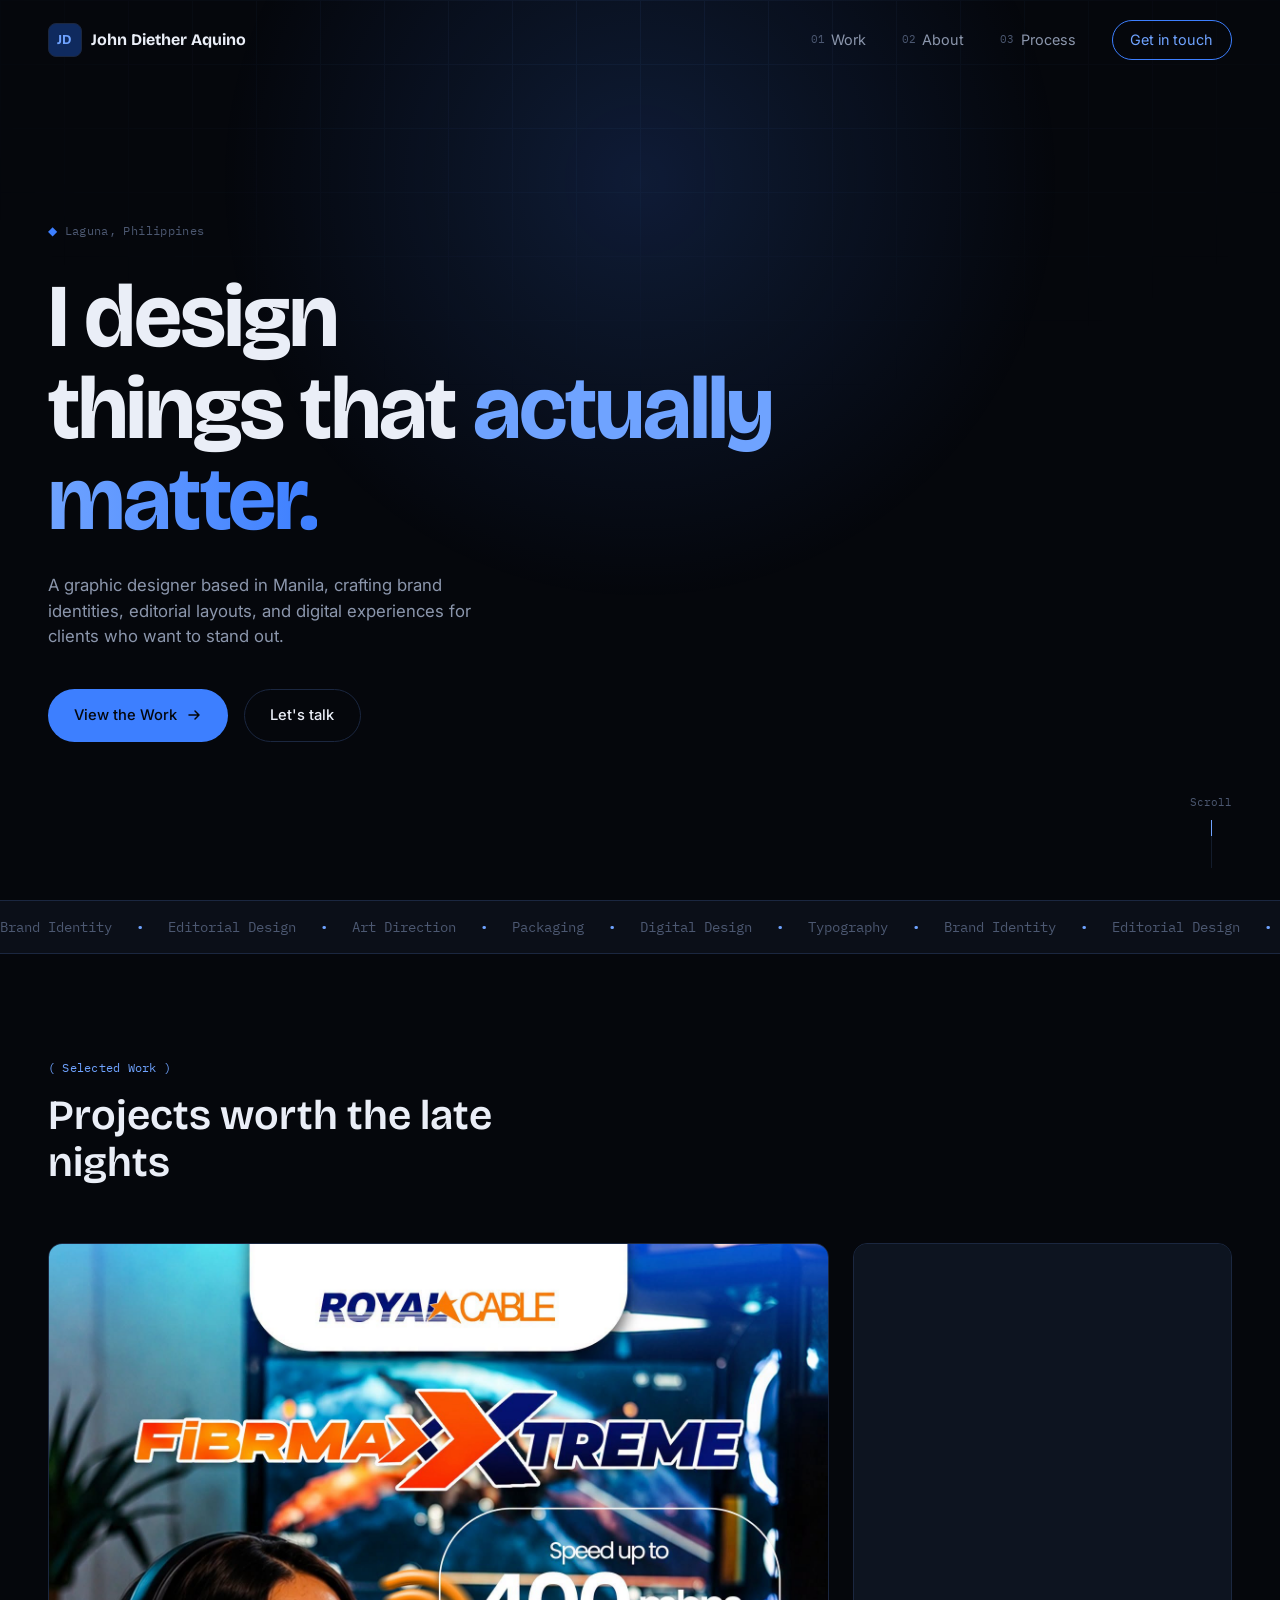
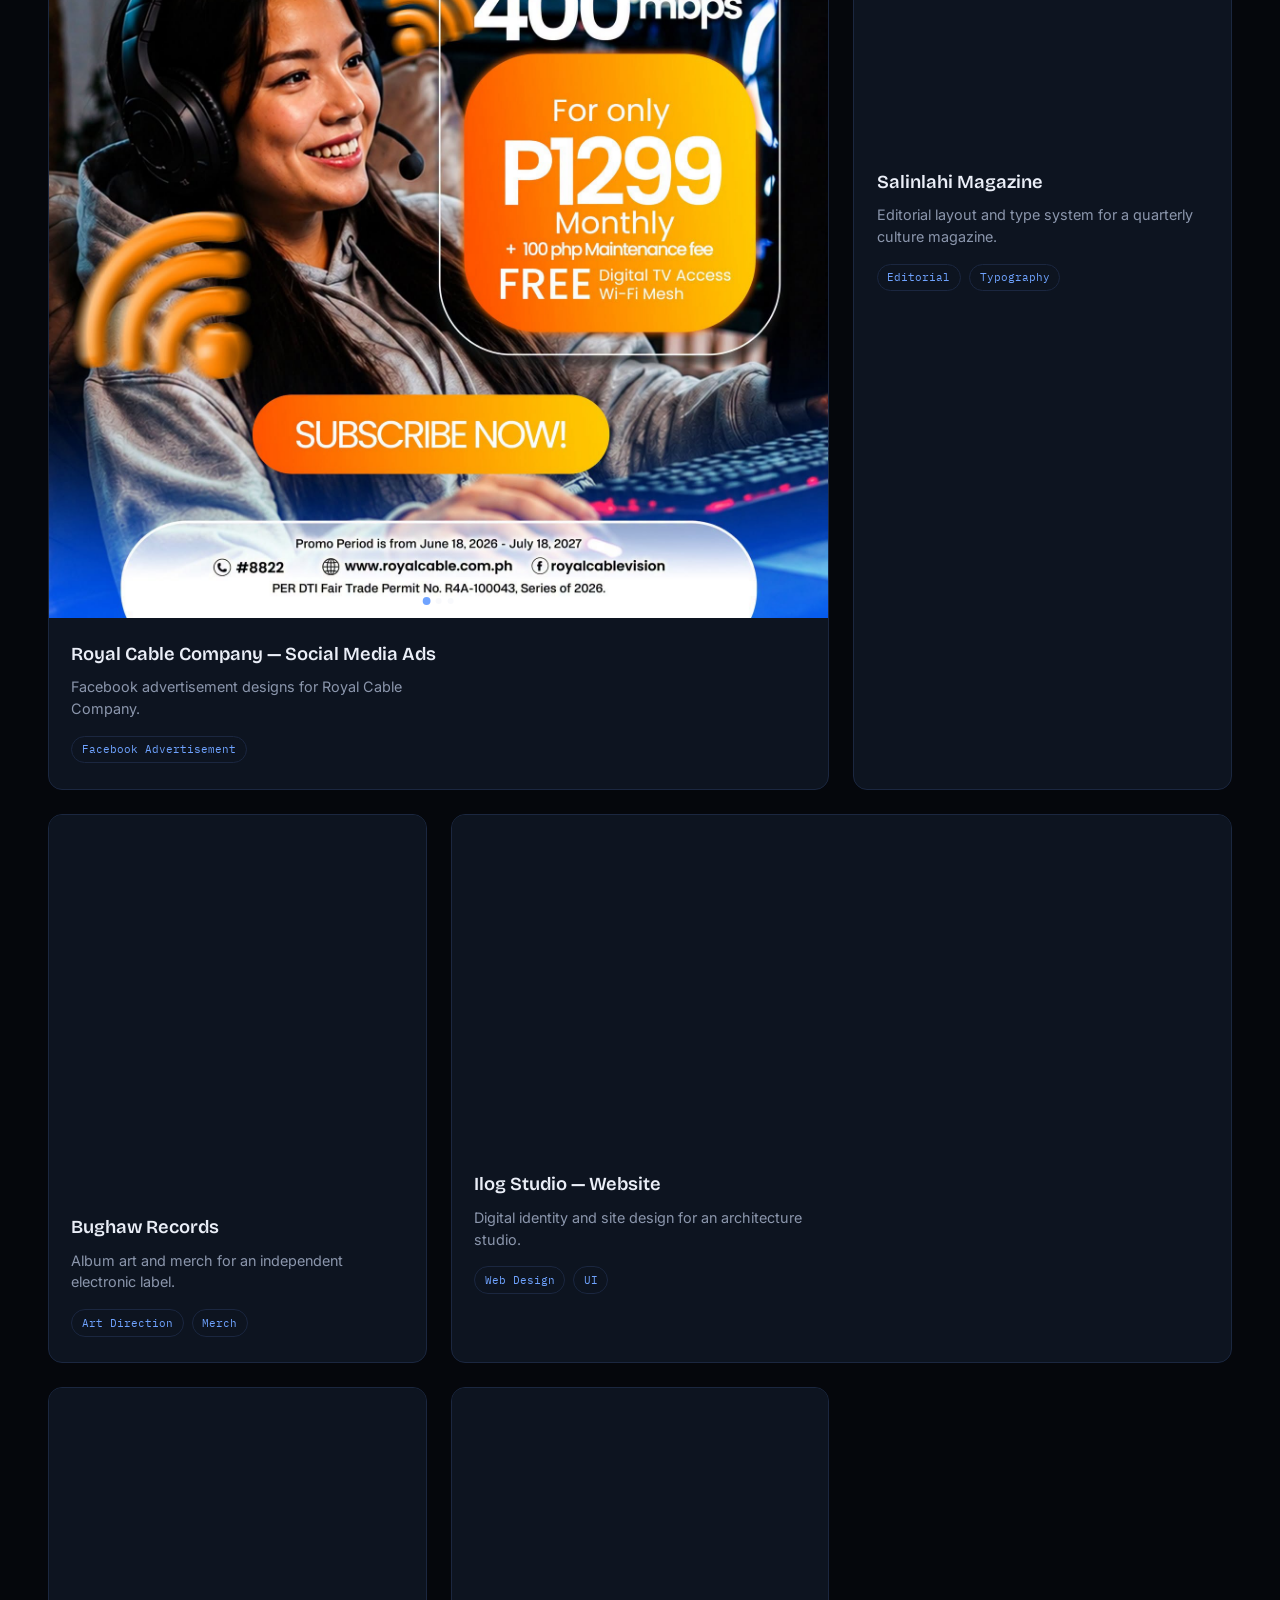
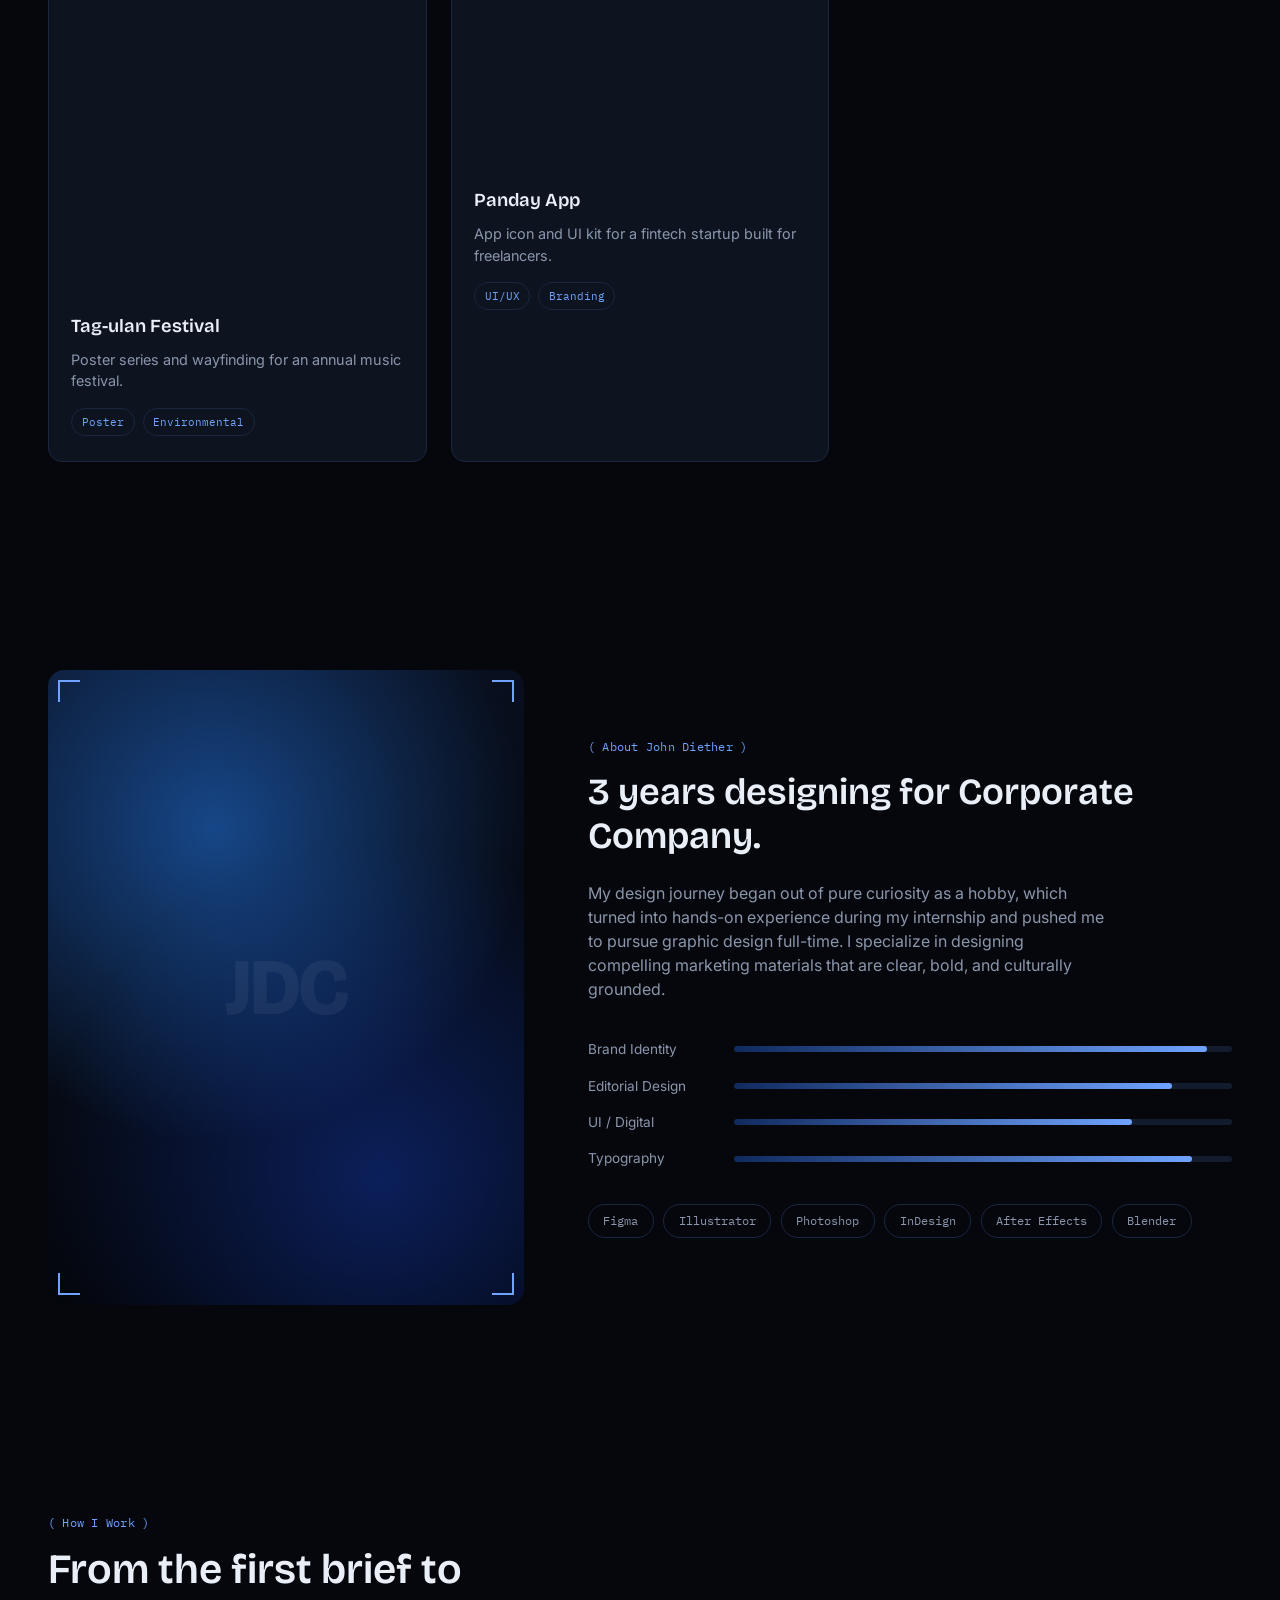
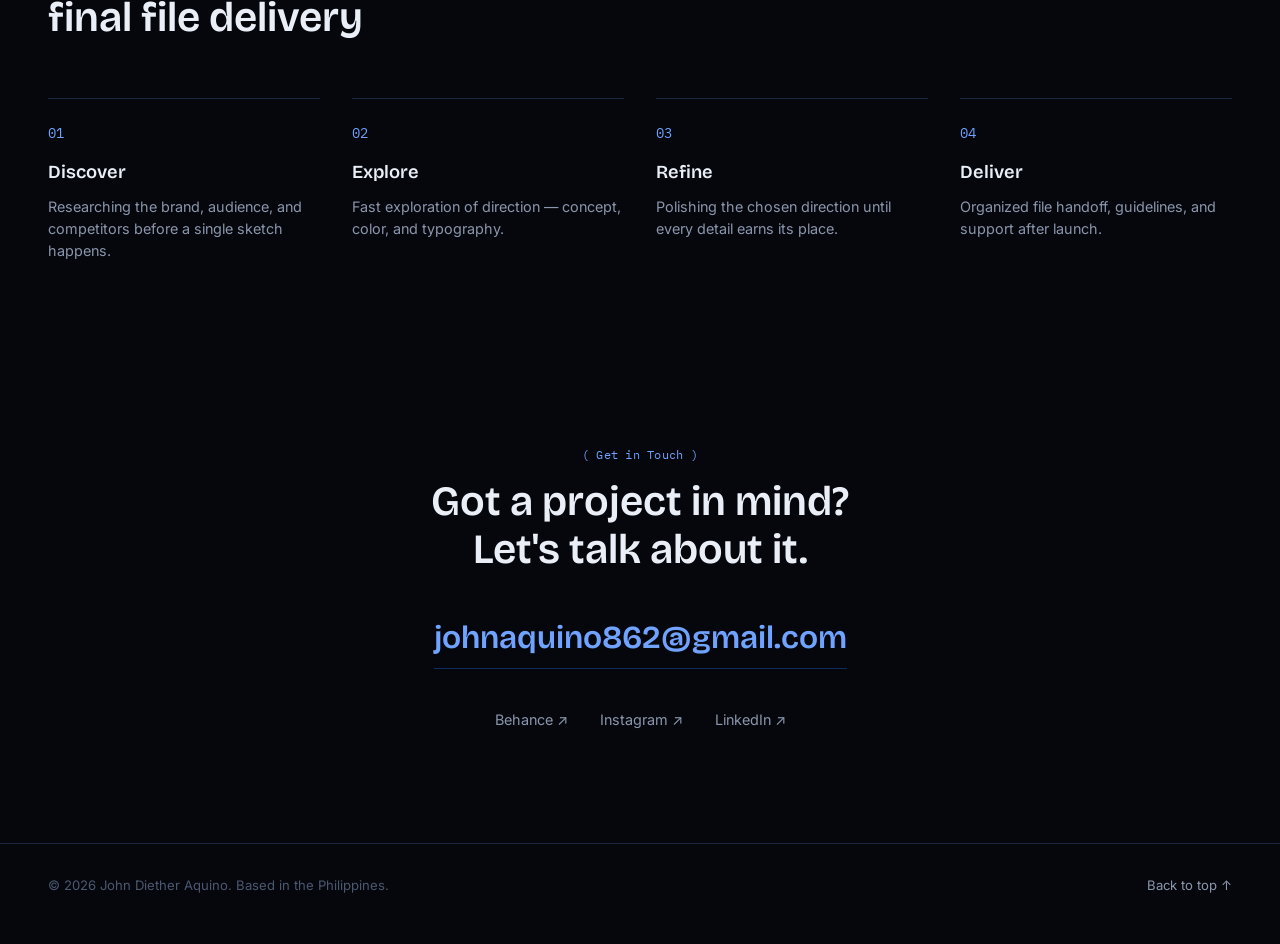
==== index.html @ 5ae8e9b5 "Update index.html" ====
<!DOCTYPE html>
<html lang="en">
<head>
<meta charset="UTF-8">
<meta name="viewport" content="width=device-width, initial-scale=1.0">
<title>John Diether Aquino — Graphic Designer</title>
<meta name="description" content="Portfolio of John Diether Aquino — a graphic designer focused on brand identity, editorial, and digital design.">

<link rel="preconnect" href="https://fonts.googleapis.com">
<link rel="preconnect" href="https://fonts.gstatic.com" crossorigin>
<link href="https://fonts.googleapis.com/css2?family=Bricolage+Grotesque:opsz,wght@12..96,400;12..96,500;12..96,600;12..96,700;12..96,800&family=Inter:wght@400;500;600&family=IBM+Plex+Mono:wght@400;500&display=swap" rel="stylesheet">

<link rel="stylesheet" href="style.css">
</head>
<body>

<!-- Ambient background layers -->
<div class="grid-backdrop" aria-hidden="true"></div>
<div class="spotlight" id="spotlight" aria-hidden="true"></div>

<!-- Skip link for accessibility -->
<a href="#work" class="skip-link">Skip to Work</a>

<!-- ============ NAV ============ -->
<header class="site-header" id="siteHeader">
  <div class="header-inner">
    <a href="#top" class="logo" aria-label="Back to top">
      <span class="logo-mark">JD</span>
      <span class="logo-full">John&nbsp;Diether&nbsp;Aquino</span>
    </a>

    <nav class="main-nav" id="mainNav" aria-label="Main navigation">
      <a href="#work"><span class="nav-index">01</span>Work</a>
      <a href="#about"><span class="nav-index">02</span>About</a>
      <a href="#process"><span class="nav-index">03</span>Process</a>
      <a href="#contact" class="nav-cta">Get in touch</a>
    </nav>

    <button class="nav-toggle" id="navToggle" aria-expanded="false" aria-controls="mainNav" aria-label="Open menu">
      <span></span><span></span><span></span>
    </button>
  </div>
</header>

<main id="top">

  <!-- ============ HERO ============ -->
  <section class="hero">
    <div class="hero-coords" aria-hidden="true">
      <span>Laguna, Philippines</span>
    </div>

    <h1 class="hero-title">
      <span class="line">I design</span>
      <span class="line">things that <em>actually</em></span>
      <span class="line"><span class="accent">matter.</span></span>
    </h1>

    <p class="hero-sub">
      A graphic designer based in Manila, crafting brand identities, editorial
      layouts, and digital experiences for clients who want to stand out.
    </p>

    <div class="hero-actions">
      <a href="#work" class="btn btn-primary">
        View the Work
        <svg width="16" height="16" viewBox="0 0 16 16" fill="none"><path d="M3 8h10M9 4l4 4-4 4" stroke="currentColor" stroke-width="1.5" stroke-linecap="round" stroke-linejoin="round"/></svg>
      </a>
      <a href="#contact" class="btn btn-ghost">Let's talk</a>
    </div>

    <div class="scroll-cue" aria-hidden="true">
      <span>Scroll</span>
      <div class="scroll-line"><div class="scroll-dot"></div></div>
    </div>
  </section>

  <!-- ============ MARQUEE STRIP ============ -->
  <div class="marquee" aria-hidden="true">
    <div class="marquee-track">
      <span>Brand Identity</span><span>•</span>
      <span>Editorial Design</span><span>•</span>
      <span>Art Direction</span><span>•</span>
      <span>Packaging</span><span>•</span>
      <span>Digital Design</span><span>•</span>
      <span>Typography</span><span>•</span>
      <span>Brand Identity</span><span>•</span>
      <span>Editorial Design</span><span>•</span>
      <span>Art Direction</span><span>•</span>
      <span>Packaging</span><span>•</span>
      <span>Digital Design</span><span>•</span>
      <span>Typography</span><span>•</span>
    </div>
  </div>

  <!-- ============ WORK ============ -->
  <section class="work" id="work">
    <div class="section-head reveal">
      <p class="eyebrow">( Selected Work )</p>
      <h2>Projects worth the late nights</h2>
    </div>

    <div class="work-grid">

      <a href="royal-cable-company.html" class="work-card reveal size-lg" style="--hue:214;">
      <div class="card-media">
    <div class="card-tag">
      <span class="tag-id">Social Media Advertisements</span>
      <span class="tag-dim">2400 × 3000</span>
    </div>

    <div class="card-carousel" data-carousel>
      <div class="carousel-track">
        <div class="carousel-slide"><div class="card-canvas"><img src="Royal-Cable-Company/Design3.jpg"></div></div>
        <div class="carousel-slide"><div class="card-canvas"><img src="Royal-Cable-Company/Design1.jpg"></div></div>
        <div class="carousel-slide"><div class="card-canvas"><img src="Royal-Cable-Company/Design2.jpg"></div></div>
      </div>

      <button type="button" class="carousel-arrow prev" data-carousel-prev aria-label="Previous image">
        <svg width="16" height="16" viewBox="0 0 16 16" fill="none"><path d="M10 3 5 8l5 5" stroke="currentColor" stroke-width="1.6" stroke-linecap="round" stroke-linejoin="round"/></svg>
      </button>
      <button type="button" class="carousel-arrow next" data-carousel-next aria-label="Next image">
        <svg width="16" height="16" viewBox="0 0 16 16" fill="none"><path d="M6 3l5 5-5 5" stroke="currentColor" stroke-width="1.6" stroke-linecap="round" stroke-linejoin="round"/></svg>
      </button>

      <div class="carousel-dots" data-carousel-dots></div>
    </div>
  </div>
  <div class="card-info">
    <h3>Royal Cable Company — Social Media Ads</h3>
    <p>Facebook advertisement designs for Royal Cable Company.</p>
    <div class="card-meta">
      <span>Facebook Advertisement</span>
    </div>
  </div>
</a>


      <article class="work-card reveal" style="--hue:200; --ratio:3/4;">
        <div class="card-media">
          <div class="card-tag">
            <span class="tag-id">IMG_02</span>
            <span class="tag-dim">2400 × 3000</span>
          </div>
          <div class="card-canvas"></div>
        </div>
        <div class="card-info">
          <h3>Salinlahi Magazine</h3>
          <p>Editorial layout and type system for a quarterly culture magazine.</p>
          <div class="card-meta">
            <span>Editorial</span><span>Typography</span>
          </div>
        </div>
      </article>

      <article class="work-card reveal" style="--hue:225; --ratio:1/1;">
        <div class="card-media">
          <div class="card-tag">
            <span class="tag-id">IMG_03</span>
            <span class="tag-dim">1600 × 1600</span>
          </div>
          <div class="card-canvas"></div>
        </div>
        <div class="card-info">
          <h3>Bughaw Records</h3>
          <p>Album art and merch for an independent electronic label.</p>
          <div class="card-meta">
            <span>Art Direction</span><span>Merch</span>
          </div>
        </div>
      </article>

      <article class="work-card reveal size-lg" style="--hue:210; --ratio:21/9;">
        <div class="card-media">
          <div class="card-tag">
            <span class="tag-id">IMG_04</span>
            <span class="tag-dim">3200 × 1800</span>
          </div>
          <div class="card-canvas"></div>
        </div>
        <div class="card-info">
          <h3>Ilog Studio — Website</h3>
          <p>Digital identity and site design for an architecture studio.</p>
          <div class="card-meta">
            <span>Web Design</span><span>UI</span>
          </div>
        </div>
      </article>

      <article class="work-card reveal" style="--hue:195; --ratio:3/4;">
        <div class="card-media">
          <div class="card-tag">
            <span class="tag-id">IMG_05</span>
            <span class="tag-dim">2100 × 2600</span>
          </div>
          <div class="card-canvas"></div>
        </div>
        <div class="card-info">
          <h3>Tag-ulan Festival</h3>
          <p>Poster series and wayfinding for an annual music festival.</p>
          <div class="card-meta">
            <span>Poster</span><span>Environmental</span>
          </div>
        </div>
      </article>

      <article class="work-card reveal" style="--hue:230; --ratio:1/1;">
        <div class="card-media">
          <div class="card-tag">
            <span class="tag-id">IMG_06</span>
            <span class="tag-dim">2400 × 2400</span>
          </div>
          <div class="card-canvas"></div>
        </div>
        <div class="card-info">
          <h3>Panday App</h3>
          <p>App icon and UI kit for a fintech startup built for freelancers.</p>
          <div class="card-meta">
            <span>UI/UX</span><span>Branding</span>
          </div>
        </div>
      </article>

    </div>
  </section>

  <!-- ============ ABOUT ============ -->
  <section class="about" id="about">
    <div class="about-visual reveal" aria-hidden="true">
      <div class="about-frame">
        <div class="about-portrait"></div>
        <div class="frame-corner tl"></div>
        <div class="frame-corner tr"></div>
        <div class="frame-corner bl"></div>
        <div class="frame-corner br"></div>
      </div>
    </div>

    <div class="about-content reveal">
      <p class="eyebrow">( About John Diether )</p>
      <h2>3 years designing for Corporate Company.</h2>
      <p class="about-text">
        My design journey began out of pure curiosity as a hobby, which turned into hands-on experience during my
        internship and pushed me to pursue graphic design full-time. I specialize in designing compelling marketing
        materials that are clear, bold, and culturally grounded.
      </p>

      <div class="skill-list">
        <div class="skill-row">
          <span>Brand Identity</span>
          <div class="skill-bar"><div class="skill-fill" style="--level:95%"></div></div>
        </div>
        <div class="skill-row">
          <span>Editorial Design</span>
          <div class="skill-bar"><div class="skill-fill" style="--level:88%"></div></div>
        </div>
        <div class="skill-row">
          <span>UI / Digital</span>
          <div class="skill-bar"><div class="skill-fill" style="--level:80%"></div></div>
        </div>
        <div class="skill-row">
          <span>Typography</span>
          <div class="skill-bar"><div class="skill-fill" style="--level:92%"></div></div>
        </div>
      </div>

      <div class="tool-tags">
        <span>Figma</span><span>Illustrator</span><span>Photoshop</span>
        <span>InDesign</span><span>After Effects</span><span>Blender</span>
      </div>
    </div>
  </section>

  <!-- ============ PROCESS ============ -->
  <section class="process" id="process">
    <div class="section-head reveal">
      <p class="eyebrow">( How I Work )</p>
      <h2>From the first brief to final file delivery</h2>
    </div>

    <ol class="process-list">
      <li class="process-item reveal">
        <span class="process-num">01</span>
        <div>
          <h3>Discover</h3>
          <p>Researching the brand, audience, and competitors before a single sketch happens.</p>
        </div>
      </li>
      <li class="process-item reveal">
        <span class="process-num">02</span>
        <div>
          <h3>Explore</h3>
          <p>Fast exploration of direction — concept, color, and typography.</p>
        </div>
      </li>
      <li class="process-item reveal">
        <span class="process-num">03</span>
        <div>
          <h3>Refine</h3>
          <p>Polishing the chosen direction until every detail earns its place.</p>
        </div>
      </li>
      <li class="process-item reveal">
        <span class="process-num">04</span>
        <div>
          <h3>Deliver</h3>
          <p>Organized file handoff, guidelines, and support after launch.</p>
        </div>
      </li>
    </ol>
  </section>

  <!-- ============ CONTACT ============ -->
  <section class="contact" id="contact">
    <p class="eyebrow reveal">( Get in Touch )</p>
    <h2 class="contact-title reveal">
      Got a project in mind?<br>
      <span class="accent">Let's talk about it.</span>
    </h2>

    <a href="#" class="contact-email reveal">
      johnaquino862@gmail.com
    </a>

    <div class="contact-links reveal">
      <a href="#">Behance ↗</a>
      <a href="#">Instagram ↗</a>
      <a href="#">LinkedIn ↗</a>
    </div>
  </section>

</main>

<footer class="site-footer">
  <span>© 2026 John Diether Aquino. Based in the Philippines.</span>
  <a href="#top" class="back-top">Back to top ↑</a>
</footer>

<script src="script.js"></script>
</body>
</html>
---- style.css ----
/* ============================================
   TOKENS & DESIGN SYSTEM
   ============================================ */
:root {
  --bg:            #05070c;
  --bg-elevated:   #0b0f18;
  --bg-card:       #0d1420;
  --line:          #1b2740;
  --line-soft:     #131c2c;

  --blue:          #3d7fff;
  --blue-bright:   #6fa3ff;
  --blue-deep:     #0f2a5e;
  --blue-glow:     rgba(61, 127, 255, 0.35);

  --text:          #eaeef7;
  --text-dim:      #8b96ac;
  --text-faint:    #4c5871;

  --font-display: "Bricolage Grotesque", "Helvetica Neue", sans-serif;
  --font-body:    "Inter", -apple-system, sans-serif;
  --font-mono:    "IBM Plex Mono", ui-monospace, monospace;

  --max: 1280px;
  --pad: clamp(1.25rem, 4vw, 3rem);
}

/* ============================================
   BASE & RESET
   ============================================ */
*,
*::before,
*::after {
  box-sizing: border-box;
  margin: 0;
  padding: 0;
}

html {
  scroll-behavior: smooth;
  background: var(--bg);
}

body {
  background: var(--bg);
  color: var(--text);
  font-family: var(--font-body);
  font-size: 16px;
  line-height: 1.5;
  overflow-x: hidden;
  position: relative;
}

a {
  color: inherit;
  text-decoration: none;
}

ul, ol {
  list-style: none;
}

img {
  max-width: 100%;
  display: block;
}

::selection {
  background: var(--blue);
  color: #04070d;
}

:focus-visible {
  outline: 2px solid var(--blue-bright);
  outline-offset: 3px;
  border-radius: 2px;
}

/* Accessibility & Reduced Motion */
.skip-link {
  position: absolute;
  left: -999px;
  top: 0;
  background: var(--blue);
  color: #04070d;
  padding: 0.75rem 1.25rem;
  z-index: 999;
  font-weight: 600;
}

.skip-link:focus {
  left: 1rem;
  top: 1rem;
}

@media (prefers-reduced-motion: reduce) {
  html {
    scroll-behavior: auto;
  }
  *,
  *::before,
  *::after {
    animation-duration: 0.001ms !important;
    animation-iteration-count: 1 !important;
    transition-duration: 0.001ms !important;
  }
}

/* ============================================
   AMBIENT BACKGROUND
   ============================================ */
.grid-backdrop {
  position: fixed;
  inset: 0;
  z-index: 0;
  pointer-events: none;
  background-image:
    linear-gradient(var(--line-soft) 1px, transparent 1px),
    linear-gradient(90deg, var(--line-soft) 1px, transparent 1px);
  background-size: 64px 64px;
  mask-image: radial-gradient(ellipse 80% 60% at 50% 0%, #000 0%, transparent 75%);
  -webkit-mask-image: radial-gradient(ellipse 80% 60% at 50% 0%, #000 0%, transparent 75%);
  opacity: 0.5;
}

.spotlight {
  position: fixed;
  inset: 0;
  z-index: 1;
  pointer-events: none;
  background: radial-gradient(600px circle at var(--x, 50%) var(--y, 20%), var(--blue-glow), transparent 70%);
  opacity: 0;
  transition: opacity 0.4s ease;
}

@media (hover: hover) {
  .spotlight {
    opacity: 0.5;
  }
}

main,
.site-header,
.site-footer {
  position: relative;
  z-index: 2;
}

/* ============================================
   HEADER & NAVIGATION
   ============================================ */
.site-header {
  position: fixed;
  top: 0;
  left: 0;
  right: 0;
  z-index: 100;
  border-bottom: 1px solid transparent;
  transition: border-color 0.3s ease, background 0.3s ease;
}

.site-header.scrolled {
  background: rgba(5, 7, 12, 0.75);
  backdrop-filter: blur(12px);
  -webkit-backdrop-filter: blur(12px);
  border-bottom-color: var(--line);
}

.header-inner {
  max-width: var(--max);
  margin: 0 auto;
  padding: 1.25rem var(--pad);
  display: flex;
  align-items: center;
  justify-content: space-between;
}

.logo {
  display: flex;
  align-items: center;
  gap: 0.6rem;
  font-family: var(--font-display);
  font-weight: 700;
}

.logo-mark {
  width: 2.1rem;
  height: 2.1rem;
  display: flex;
  align-items: center;
  justify-content: center;
  background: var(--blue-deep);
  color: var(--blue-bright);
  border: 1px solid var(--line);
  border-radius: 8px;
  font-size: 0.85rem;
}

.logo-full {
  font-size: 1rem;
  color: var(--text);
}

.main-nav {
  display: flex;
  align-items: center;
  gap: 2.25rem;
  font-size: 0.9rem;
}

.main-nav a:not(.nav-cta) {
  display: flex;
  align-items: center;
  gap: 0.4rem;
  color: var(--text-dim);
  transition: color 0.2s ease;
}

.main-nav a:not(.nav-cta):hover {
  color: var(--text);
}

.nav-index {
  font-family: var(--font-mono);
  font-size: 0.7rem;
  color: var(--text-faint);
}

.nav-cta {
  padding: 0.5rem 1.1rem;
  border: 1px solid var(--blue);
  border-radius: 100px;
  color: var(--blue-bright) !important;
  transition: background 0.2s ease, color 0.2s ease;
}

.nav-cta:hover {
  background: var(--blue);
  color: #04070d !important;
}

.nav-toggle {
  display: none;
  flex-direction: column;
  gap: 5px;
  background: none;
  border: none;
  cursor: pointer;
  padding: 0.5rem;
}

.nav-toggle span {
  width: 22px;
  height: 2px;
  background: var(--text);
  transition: all 0.25s ease;
}

/* ============================================
   HERO SECTION
   ============================================ */
.hero {
  min-height: 100vh;
  display: flex;
  flex-direction: column;
  justify-content: center;
  max-width: var(--max);
  margin: 0 auto;
  padding: 8rem var(--pad) 4rem;
  position: relative;
}

.hero-coords {
  display: flex;
  gap: 1.25rem;
  flex-wrap: wrap;
  font-family: var(--font-mono);
  font-size: 0.72rem;
  color: var(--text-faint);
  letter-spacing: 0.03em;
  margin-bottom: 2rem;
}

.hero-coords span::before {
  content: "◆ ";
  color: var(--blue);
}

.hero-title {
  font-family: var(--font-display);
  font-weight: 700;
  font-size: clamp(2.6rem, 7vw, 5.6rem);
  line-height: 1.02;
  letter-spacing: -0.02em;
  max-width: 18ch;
}

.hero-title .line {
  display: block;
  overflow: hidden;
}

.hero-title em {
  font-style: normal;
  color: var(--blue-bright);
}

.hero-title .accent {
  background: linear-gradient(90deg, var(--blue-bright), var(--blue));
  -webkit-background-clip: text;
  background-clip: text;
  color: transparent;
}

.hero-sub {
  margin-top: 1.75rem;
  max-width: 42ch;
  font-size: 1.05rem;
  color: var(--text-dim);
}

.hero-actions {
  display: flex;
  gap: 1rem;
  flex-wrap: wrap;
  margin-top: 2.5rem;
}

/* Buttons */
.btn {
  display: inline-flex;
  align-items: center;
  gap: 0.6rem;
  padding: 0.9rem 1.6rem;
  border-radius: 100px;
  font-size: 0.92rem;
  font-weight: 500;
  transition: transform 0.2s ease, background 0.2s ease, border-color 0.2s ease, color 0.2s ease;
}

.btn svg {
  transition: transform 0.2s ease;
}

.btn-primary {
  background: var(--blue);
  color: #04070d;
}

.btn-primary:hover {
  transform: translateY(-2px);
  background: var(--blue-bright);
}

.btn-primary:hover svg {
  transform: translateX(3px);
}

.btn-ghost {
  border: 1px solid var(--line);
  color: var(--text);
}

.btn-ghost:hover {
  border-color: var(--blue);
  color: var(--blue-bright);
}

/* Scroll Cue Indicator */
.scroll-cue {
  position: absolute;
  right: var(--pad);
  bottom: 2rem;
  display: flex;
  flex-direction: column;
  align-items: center;
  gap: 0.6rem;
  font-family: var(--font-mono);
  font-size: 0.7rem;
  color: var(--text-faint);
}

.scroll-line {
  width: 1px;
  height: 48px;
  background: var(--line-soft);
  position: relative;
  overflow: hidden;
}

.scroll-dot {
  position: absolute;
  left: -1px;
  top: 0;
  width: 3px;
  height: 16px;
  background: var(--blue-bright);
  animation: scrollMove 2.2s ease-in-out infinite;
}

@keyframes scrollMove {
  0% { transform: translateY(-16px); }
  100% { transform: translateY(48px); }
}

@media (max-width: 720px) {
  .scroll-cue {
    display: none;
  }
}

/* ============================================
   MARQUEE
   ============================================ */
.marquee {
  border-top: 1px solid var(--line);
  border-bottom: 1px solid var(--line);
  overflow: hidden;
  white-space: nowrap;
  background: var(--bg-elevated);
}

.marquee-track {
  display: inline-flex;
  gap: 1.5rem;
  padding: 1rem 0;
  font-family: var(--font-mono);
  font-size: 0.85rem;
  color: var(--text-faint);
  animation: marqueeScroll 28s linear infinite;
}

.marquee-track span:nth-child(2n) {
  color: var(--blue-bright);
}

@keyframes marqueeScroll {
  from { transform: translateX(0); }
  to { transform: translateX(-50%); }
}

/* ============================================
   SHARED SECTION STYLES
   ============================================ */
section {
  max-width: var(--max);
  margin: 0 auto;
  padding: 6.5rem var(--pad);
}

.section-head {
  margin-bottom: 3.5rem;
  max-width: 48ch;
}

.eyebrow {
  font-family: var(--font-mono);
  font-size: 0.78rem;
  color: var(--blue-bright);
  margin-bottom: 0.9rem;
  letter-spacing: 0.02em;
}

.section-head h2,
.contact-title {
  font-family: var(--font-display);
  font-weight: 600;
  font-size: clamp(1.7rem, 3.4vw, 2.6rem);
  line-height: 1.15;
}

/* Scroll Animations */
.reveal {
  opacity: 0;
  transform: translateY(24px);
  transition: opacity 0.7s cubic-bezier(0.2, 0.7, 0.2, 1), transform 0.7s cubic-bezier(0.2, 0.7, 0.2, 1);
}

.reveal.in-view {
  opacity: 1;
  transform: translateY(0);
}

/* ============================================
   WORK GRID SECTION
   ============================================ */
.work-grid {
  display: grid;
  grid-template-columns: repeat(3, 1fr);
  gap: 1.5rem;
}

.work-card {
  display: block;
  background: var(--bg-card);
  border: 1px solid var(--line);
  border-radius: 14px;
  overflow: hidden;
  cursor: pointer;
  transition: border-color 0.3s ease, transform 0.3s ease;
}

.work-card:hover {
  border-color: var(--blue);
  transform: translateY(-4px);
}

.size-lg {
  grid-column: span 2;
}

@media (max-width: 980px) {
  .work-grid {
    grid-template-columns: repeat(2, 1fr);
  }
  .size-lg {
    grid-column: span 2;
  }
}

@media (max-width: 640px) {
  .work-grid {
    grid-template-columns: 1fr;
  }
  .size-lg {
    grid-column: span 1;
  }
}

.card-media {
  position: relative;
  aspect-ratio: var(--ratio, 4 / 5);
  overflow: hidden;
  background: var(--bg-card);
}

.card-canvas {
  position: absolute;
  inset: 0;
  background-size: cover;
  background-position: center;
  background-repeat: no-repeat;
  transition: transform 0.5s cubic-bezier(0.2, 0.7, 0.2, 1);
}

.work-card:hover .card-canvas {
  transform: scale(1.06);
}

/* Work Card Carousel */
.card-carousel {
  position: absolute;
  inset: 0;
  overflow: hidden;
}

.carousel-track {
  display: flex;
  width: 100%;
  height: 100%;
  transition: transform 2s cubic-bezier(0.25, 1, 0.5, 1);
}

.carousel-slide {
  flex: 0 0 100%;
  height: 100%;
  position: relative;
}

.carousel-slide .card-canvas {
  position: absolute;
  inset: 0;
}

.carousel-arrow {
  position: absolute;
  top: 50%;
  transform: translateY(-50%);
  width: 34px;
  height: 34px;
  display: flex;
  align-items: center;
  justify-content: center;
  background: rgba(5, 7, 12, 0.65);
  border: 1px solid var(--line);
  border-radius: 50%;
  color: var(--text);
  cursor: pointer;
  z-index: 4;
  opacity: 0;
  transition: opacity 0.2s ease, transform 0.2s ease, background 0.2s ease, border-color 0.2s ease;
}

.work-card:hover .carousel-arrow {
  opacity: 1;
}

.carousel-arrow:hover {
  background: var(--blue);
  border-color: var(--blue);
  color: #04070d;
}

.carousel-arrow.prev {
  left: 0.75rem;
}

.carousel-arrow.next {
  right: 0.75rem;
}

.carousel-dots {
  position: absolute;
  bottom: 0.9rem;
  left: 50%;
  transform: translateX(-50%);
  display: flex;
  gap: 0.4rem;
  z-index: 4;
}

.carousel-dot {
  width: 6px;
  height: 6px;
  border-radius: 50%;
  background: rgba(234, 238, 247, 0.35);
  border: none;
  padding: 0;
  cursor: pointer;
  transition: background 0.2s ease, transform 0.2s ease;
}

.carousel-dot:hover {
  background: rgba(234, 238, 247, 0.6);
}

.carousel-dot.active {
  background: var(--blue-bright);
  transform: scale(1.3);
}

/* Card Details */
.card-tag {
  position: absolute;
  top: 0.9rem;
  left: 0.9rem;
  z-index: 3;
  display: flex;
  gap: 0.6rem;
  align-items: center;
  font-family: var(--font-mono);
  font-size: 0.68rem;
  padding: 0.35rem 0.6rem;
  background: rgba(5, 7, 12, 0.7);
  border: 1px solid var(--line);
  border-radius: 100px;
  color: var(--text-dim);
  opacity: 0;
  transform: translateY(-6px);
  transition: opacity 0.25s ease, transform 0.25s ease;
}

.work-card:hover .card-tag {
  opacity: 1;
  transform: translateY(0);
}

.tag-id {
  color: var(--blue-bright);
  font-weight: 600;
}

.card-info {
  padding: 1.4rem 1.4rem 1.6rem;
}

.card-info h3 {
  font-family: var(--font-display);
  font-weight: 600;
  font-size: 1.15rem;
  margin-bottom: 0.5rem;
}

.card-info p {
  color: var(--text-dim);
  font-size: 0.9rem;
  line-height: 1.5;
  max-width: 42ch;
}

.card-meta {
  display: flex;
  gap: 0.5rem;
  margin-top: 1rem;
  flex-wrap: wrap;
}

.card-meta span {
  font-family: var(--font-mono);
  font-size: 0.68rem;
  color: var(--blue-bright);
  border: 1px solid var(--line);
  padding: 0.3rem 0.6rem;
  border-radius: 100px;
}

/* ============================================
   ABOUT SECTION
   ============================================ */
.about {
  display: grid;
  grid-template-columns: 0.85fr 1.15fr;
  gap: 4rem;
  align-items: center;
}

@media (max-width: 860px) {
  .about {
    grid-template-columns: 1fr;
    gap: 3rem;
  }
}

.about-frame {
  position: relative;
  aspect-ratio: 3 / 4;
  border-radius: 16px;
  overflow: hidden;
}

.about-portrait {
  position: absolute;
  inset: 0;
  background:
    radial-gradient(circle at 35% 25%, hsl(214 90% 55% / 0.5), transparent 55%),
    radial-gradient(circle at 70% 80%, hsl(225 80% 40% / 0.45), transparent 55%),
    linear-gradient(160deg, #0a1224, #020306);
}

.about-portrait::after {
  content: "JDC";
  position: absolute;
  inset: 0;
  display: flex;
  align-items: center;
  justify-content: center;
  font-family: var(--font-display);
  font-weight: 800;
  font-size: 5rem;
  letter-spacing: -0.03em;
  color: rgba(234, 238, 247, 0.06);
}

.frame-corner {
  position: absolute;
  width: 22px;
  height: 22px;
  border: 2px solid var(--blue-bright);
}

.frame-corner.tl { top: 10px; left: 10px; border-right: none; border-bottom: none; }
.frame-corner.tr { top: 10px; right: 10px; border-left: none; border-bottom: none; }
.frame-corner.bl { bottom: 10px; left: 10px; border-right: none; border-top: none; }
.frame-corner.br { bottom: 10px; right: 10px; border-left: none; border-top: none; }

.about-content h2 {
  font-family: var(--font-display);
  font-weight: 600;
  font-size: clamp(1.6rem, 3vw, 2.3rem);
  line-height: 1.2;
  margin-bottom: 1.4rem;
}

.about-text {
  color: var(--text-dim);
  max-width: 52ch;
  margin-bottom: 2.4rem;
}

/* Skills */
.skill-list {
  display: flex;
  flex-direction: column;
  gap: 1rem;
  margin-bottom: 2.2rem;
}

.skill-row {
  display: grid;
  grid-template-columns: 130px 1fr;
  align-items: center;
  gap: 1rem;
}

.skill-row span {
  font-size: 0.85rem;
  color: var(--text-dim);
}

.skill-bar {
  height: 6px;
  background: var(--line-soft);
  border-radius: 100px;
  overflow: hidden;
}

.skill-fill {
  height: 100%;
  width: 0%;
  background: linear-gradient(90deg, var(--blue-deep), var(--blue-bright));
  border-radius: 100px;
  transition: width 1.2s cubic-bezier(0.2, 0.7, 0.2, 1);
}

.skill-fill.animate {
  width: var(--level);
}

.tool-tags {
  display: flex;
  flex-wrap: wrap;
  gap: 0.6rem;
}

.tool-tags span {
  font-family: var(--font-mono);
  font-size: 0.75rem;
  border: 1px solid var(--line);
  border-radius: 100px;
  padding: 0.45rem 0.9rem;
  color: var(--text-dim);
}

/* ============================================
   PROCESS SECTION
   ============================================ */
.process-list {
  display: grid;
  grid-template-columns: repeat(4, 1fr);
  gap: 2rem;
}

@media (max-width: 860px) {
  .process-list {
    grid-template-columns: repeat(2, 1fr);
  }
}

@media (max-width: 520px) {
  .process-list {
    grid-template-columns: 1fr;
  }
}

.process-item {
  border-top: 1px solid var(--line);
  padding-top: 1.5rem;
}

.process-num {
  display: block;
  font-family: var(--font-mono);
  color: var(--blue-bright);
  font-size: 0.85rem;
  margin-bottom: 1rem;
}

.process-item h3 {
  font-family: var(--font-display);
  font-weight: 600;
  font-size: 1.15rem;
  margin-bottom: 0.6rem;
}

.process-item p {
  color: var(--text-dim);
  font-size: 0.9rem;
}

/* ============================================
   CONTACT SECTION
   ============================================ */
.contact {
  text-align: center;
  padding-top: 5rem;
  padding-bottom: 7rem;
}

.contact-title {
  margin: 0 auto 2.5rem;
}

.contact-email {
  display: inline-block;
  font-family: var(--font-display);
  font-weight: 600;
  font-size: clamp(1.3rem, 4vw, 2rem);
  color: var(--blue-bright);
  border-bottom: 1px solid var(--blue-deep);
  padding-bottom: 0.4rem;
  transition: border-color 0.2s ease, color 0.2s ease;
}

.contact-email:hover {
  border-color: var(--blue-bright);
  color: var(--text);
}

.contact-links {
  display: flex;
  justify-content: center;
  gap: 2rem;
  margin-top: 2.5rem;
  flex-wrap: wrap;
}

.contact-links a {
  font-size: 0.9rem;
  color: var(--text-dim);
  transition: color 0.2s ease;
}

.contact-links a:hover {
  color: var(--blue-bright);
}

/* ============================================
   FOOTER
   ============================================ */
.site-footer {
  max-width: var(--max);
  margin: 0 auto;
  padding: 2rem var(--pad) 3rem;
  display: flex;
  justify-content: space-between;
  align-items: center;
  border-top: 1px solid var(--line);
  font-size: 0.82rem;
  color: var(--text-faint);
  flex-wrap: wrap;
  gap: 1rem;
}

.back-top {
  color: var(--text-dim);
  transition: color 0.2s ease;
}

.back-top:hover {
  color: var(--blue-bright);
}

/* ============================================
   MOBILE NAVIGATION MENU
   ============================================ */
@media (max-width: 860px) {
  .main-nav {
    position: fixed;
    inset: 0 0 0 auto;
    width: min(78vw, 320px);
    background: var(--bg-elevated);
    border-left: 1px solid var(--line);
    flex-direction: column;
    align-items: flex-start;
    justify-content: center;
    gap: 1.5rem;
    padding: 2rem;
    transform: translateX(100%);
    transition: transform 0.35s cubic-bezier(0.2, 0.7, 0.2, 1);
  }

  .main-nav.open {
    transform: translateX(0);
  }

  .main-nav a {
    font-size: 1.1rem;
  }

  .nav-toggle {
    display: flex;
    z-index: 110;
  }

  .nav-toggle.open span:nth-child(1) {
    transform: translateY(7px) rotate(45deg);
  }

  .nav-toggle.open span:nth-child(2) {
    opacity: 0;
  }

  .nav-toggle.open span:nth-child(3) {
    transform: translateY(-7px) rotate(-45deg);
  }
}

/* ============================================
   PROJECT CASE STUDY (ROYAL CABLE)
   ============================================ */
.project-hero {
  padding-top: 9rem;
  padding-bottom: 3rem;
}

.back-btn {
  display: inline-flex;
  align-items: center;
  gap: 0.5rem;
  font-family: var(--font-mono);
  font-size: 0.85rem;
  color: var(--blue-bright);
  margin-bottom: 2rem;
  transition: transform 0.2s ease;
}

.back-btn:hover {
  transform: translateX(-4px);
}

.project-meta-grid {
  display: grid;
  grid-template-columns: repeat(auto-fit, minmax(180px, 1fr));
  gap: 2rem;
  padding: 2rem 0;
  margin: 2.5rem 0 4rem;
  border-top: 1px solid var(--line);
  border-bottom: 1px solid var(--line);
}

.meta-item span {
  display: block;
  font-family: var(--font-mono);
  font-size: 0.75rem;
  color: var(--text-faint);
  margin-bottom: 0.3rem;
  text-transform: uppercase;
}

.meta-item strong {
  font-size: 0.95rem;
  color: var(--text);
  font-weight: 500;
}

/* 4:5 Aspect Ratio Grid Compilation */
.compilation-grid {
  display: grid;
  grid-template-columns: repeat(auto-fill, minmax(280px, 1fr));
  gap: 1.5rem;
  margin-top: 2rem;
}

.compilation-card {
  background: var(--bg-card);
  border: 1px solid var(--line);
  border-radius: 12px;
  overflow: hidden;
  transition: border-color 0.3s ease, transform 0.3s ease;
}

.compilation-card:hover {
  border-color: var(--blue);
  transform: translateY(-4px);
}

.compilation-media {
  aspect-ratio: 4 / 5;
  width: 100%;
  overflow: hidden;
  background: var(--bg-elevated);
  position: relative;
}

.compilation-media img {
  width: 100%;
  height: 100%;
  object-fit: cover;
  object-position: center;
  transition: transform 0.5s cubic-bezier(0.2, 0.7, 0.2, 1);
}

.compilation-card:hover .compilation-media img {
  transform: scale(1.04);
}

.compilation-caption {
  padding: 1rem 1.25rem;
  font-family: var(--font-mono);
  font-size: 0.78rem;
  color: var(--text-dim);
  display: flex;
  justify-content: space-between;
  align-items: center;
  border-top: 1px solid var(--line-soft);
}
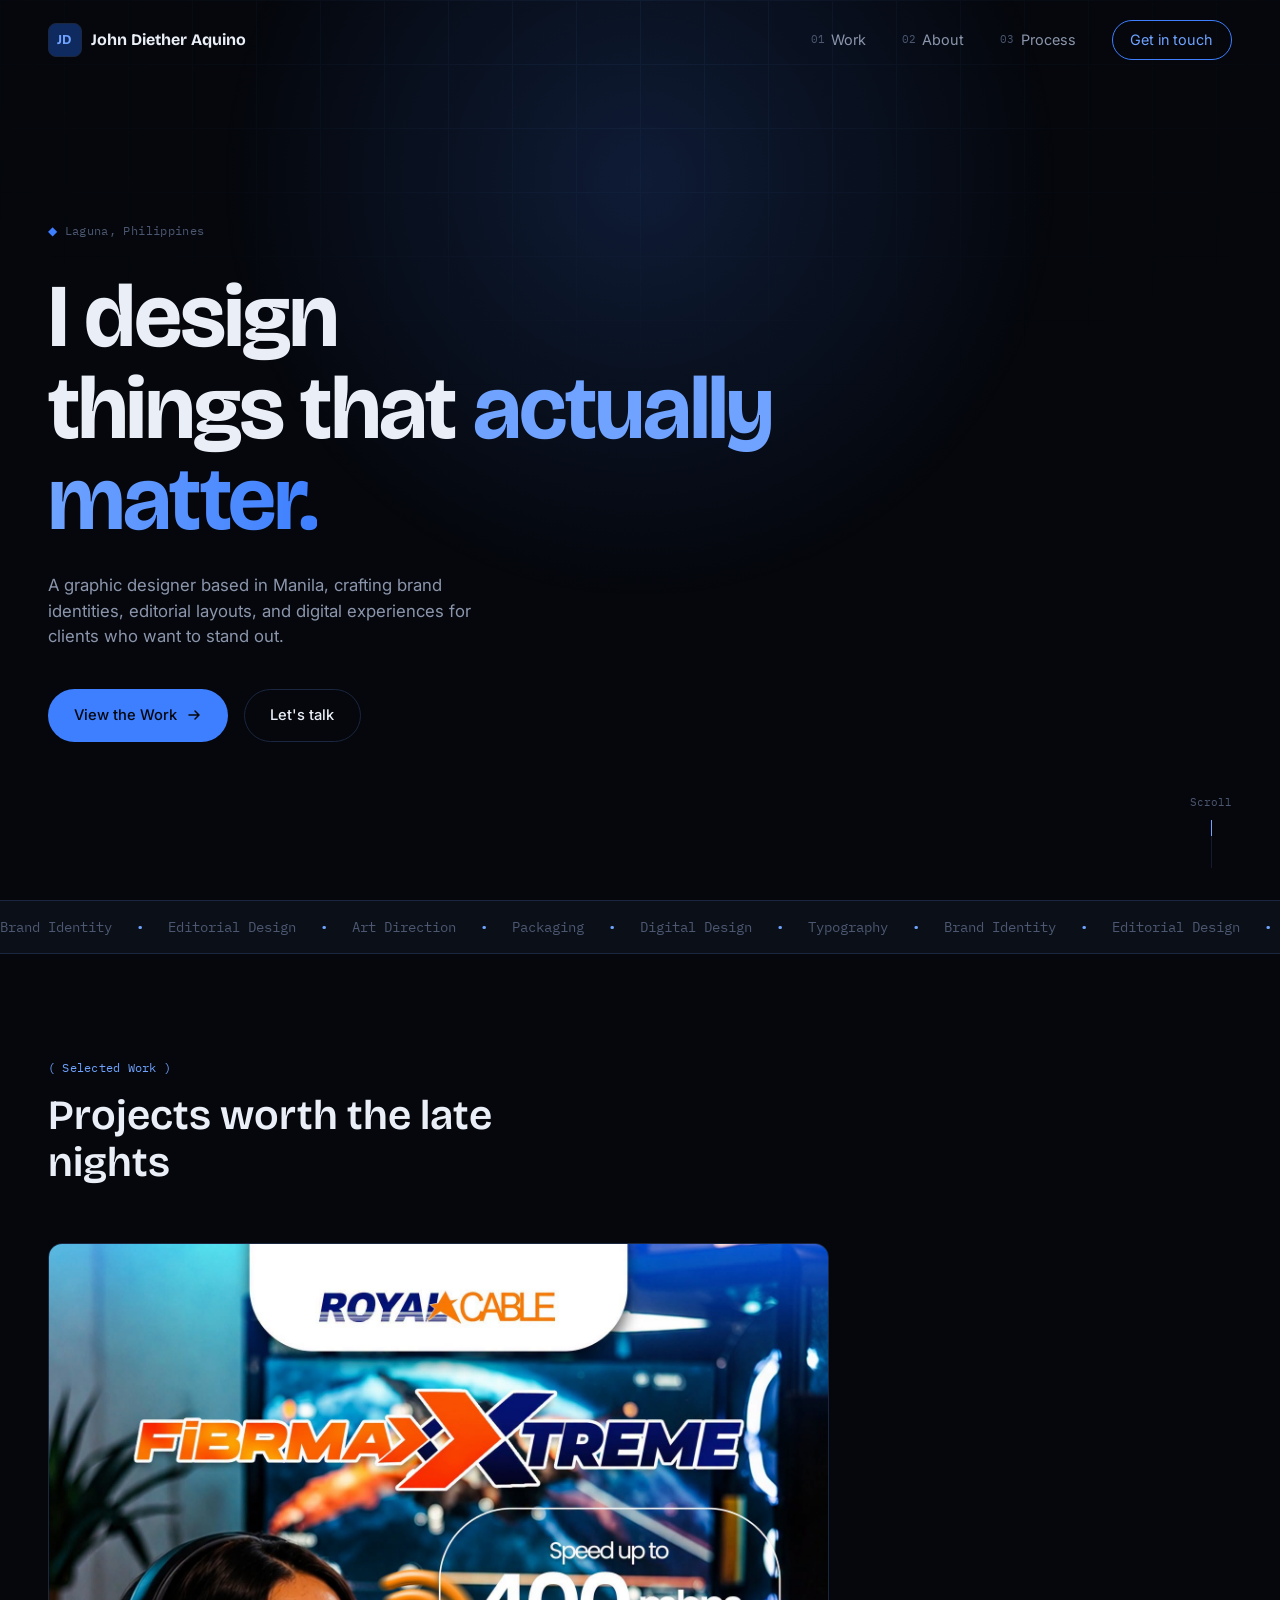
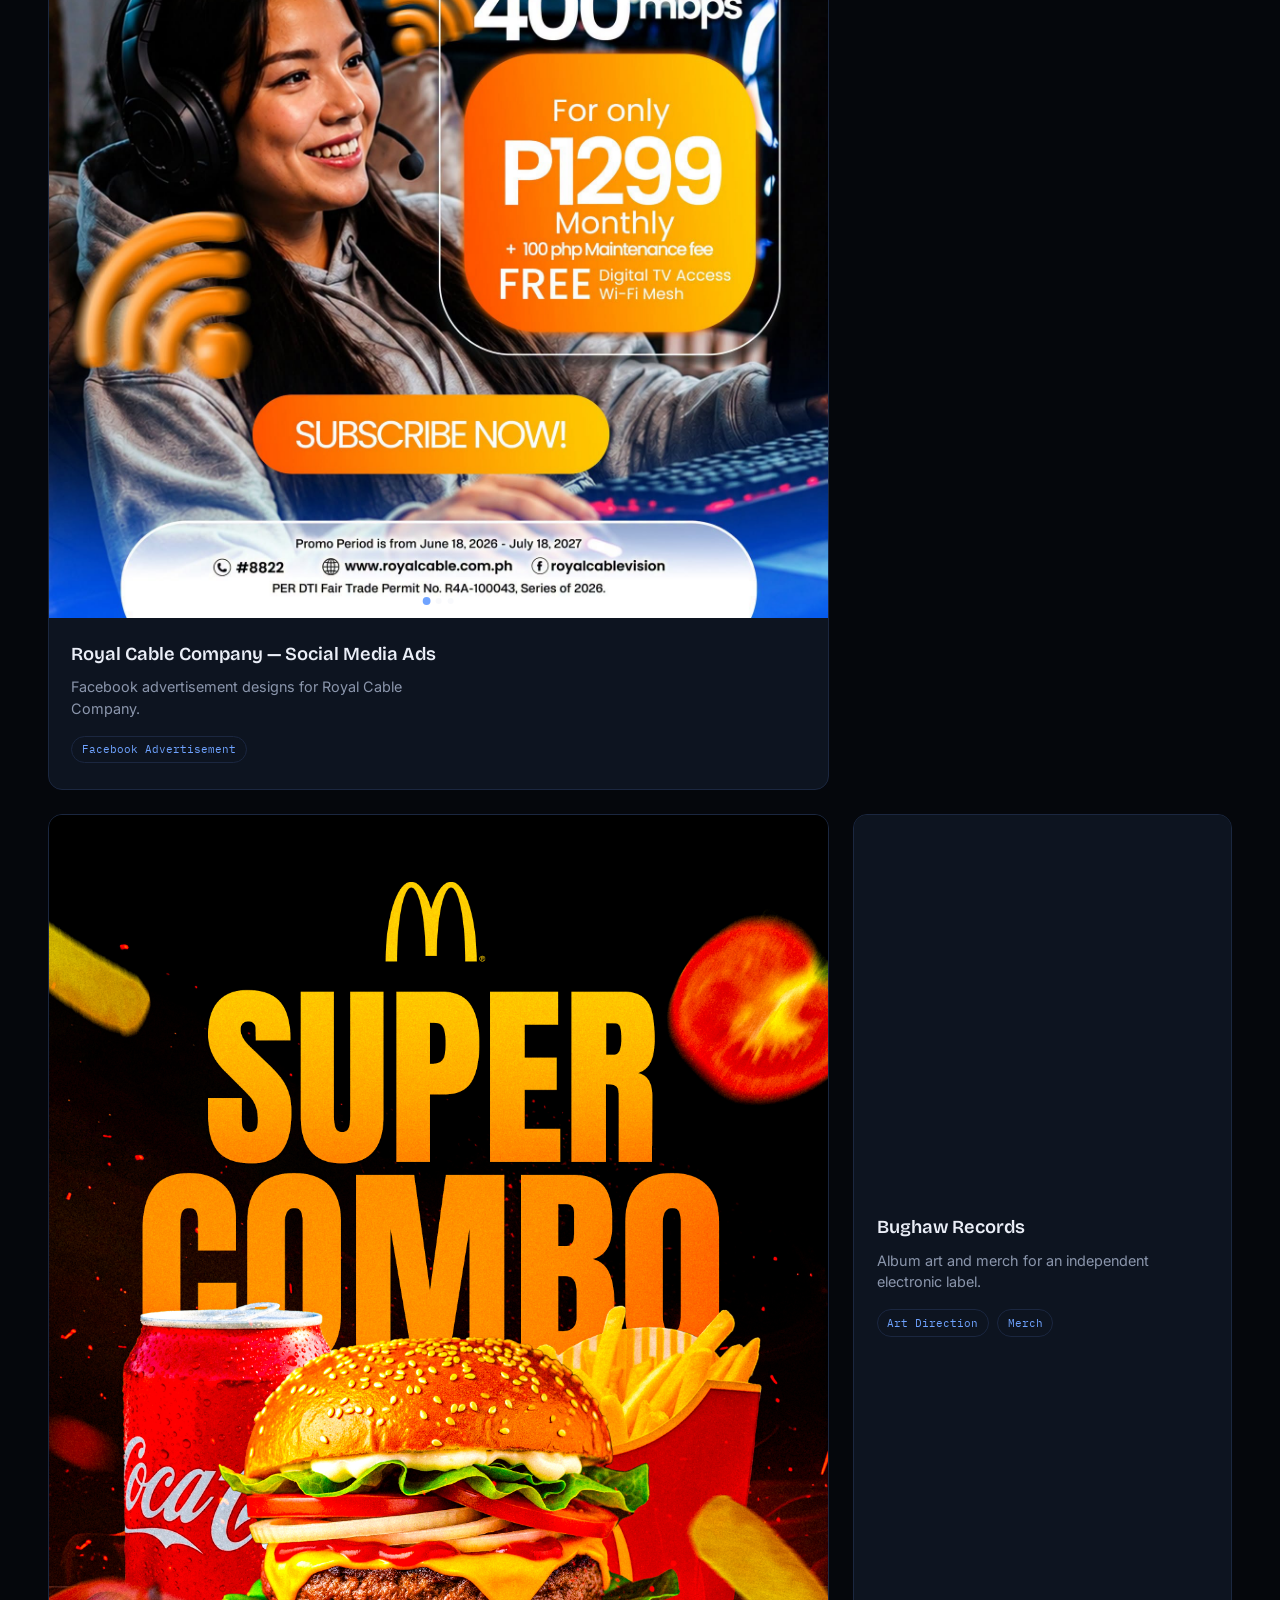
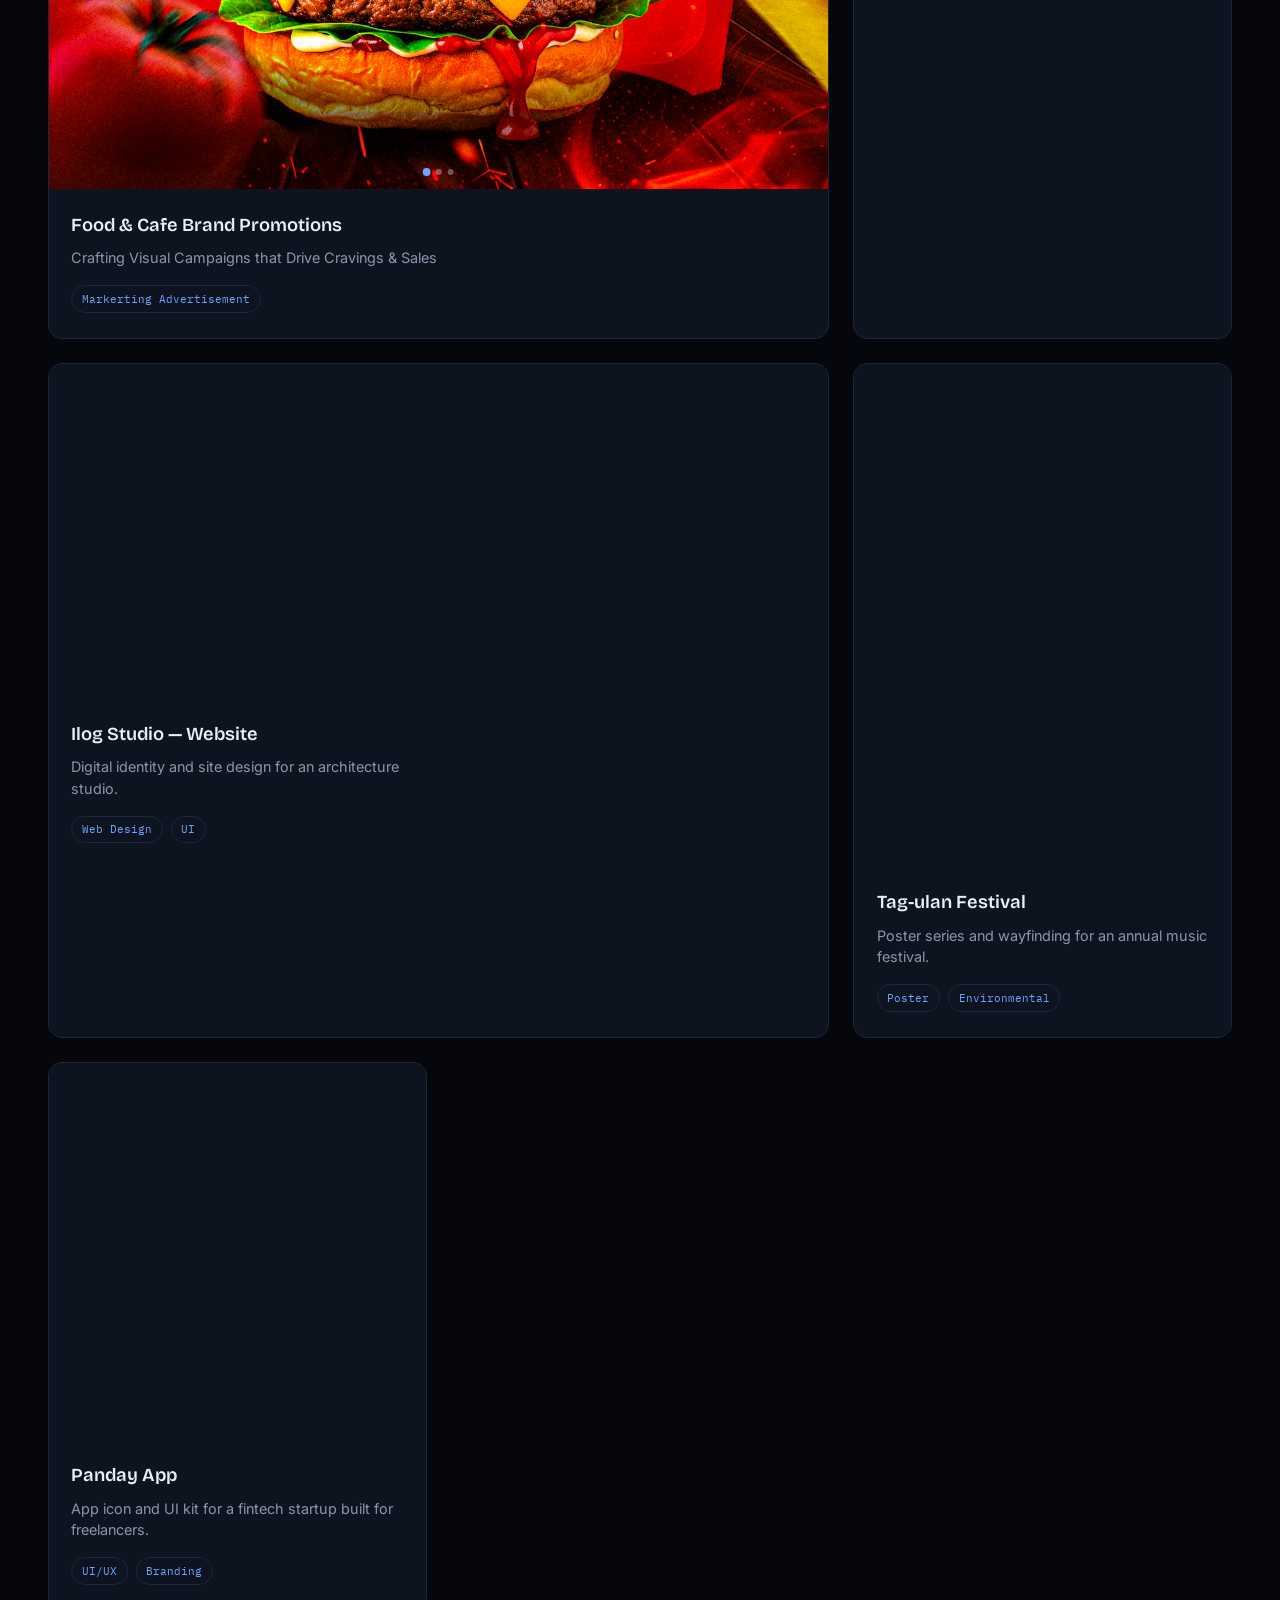
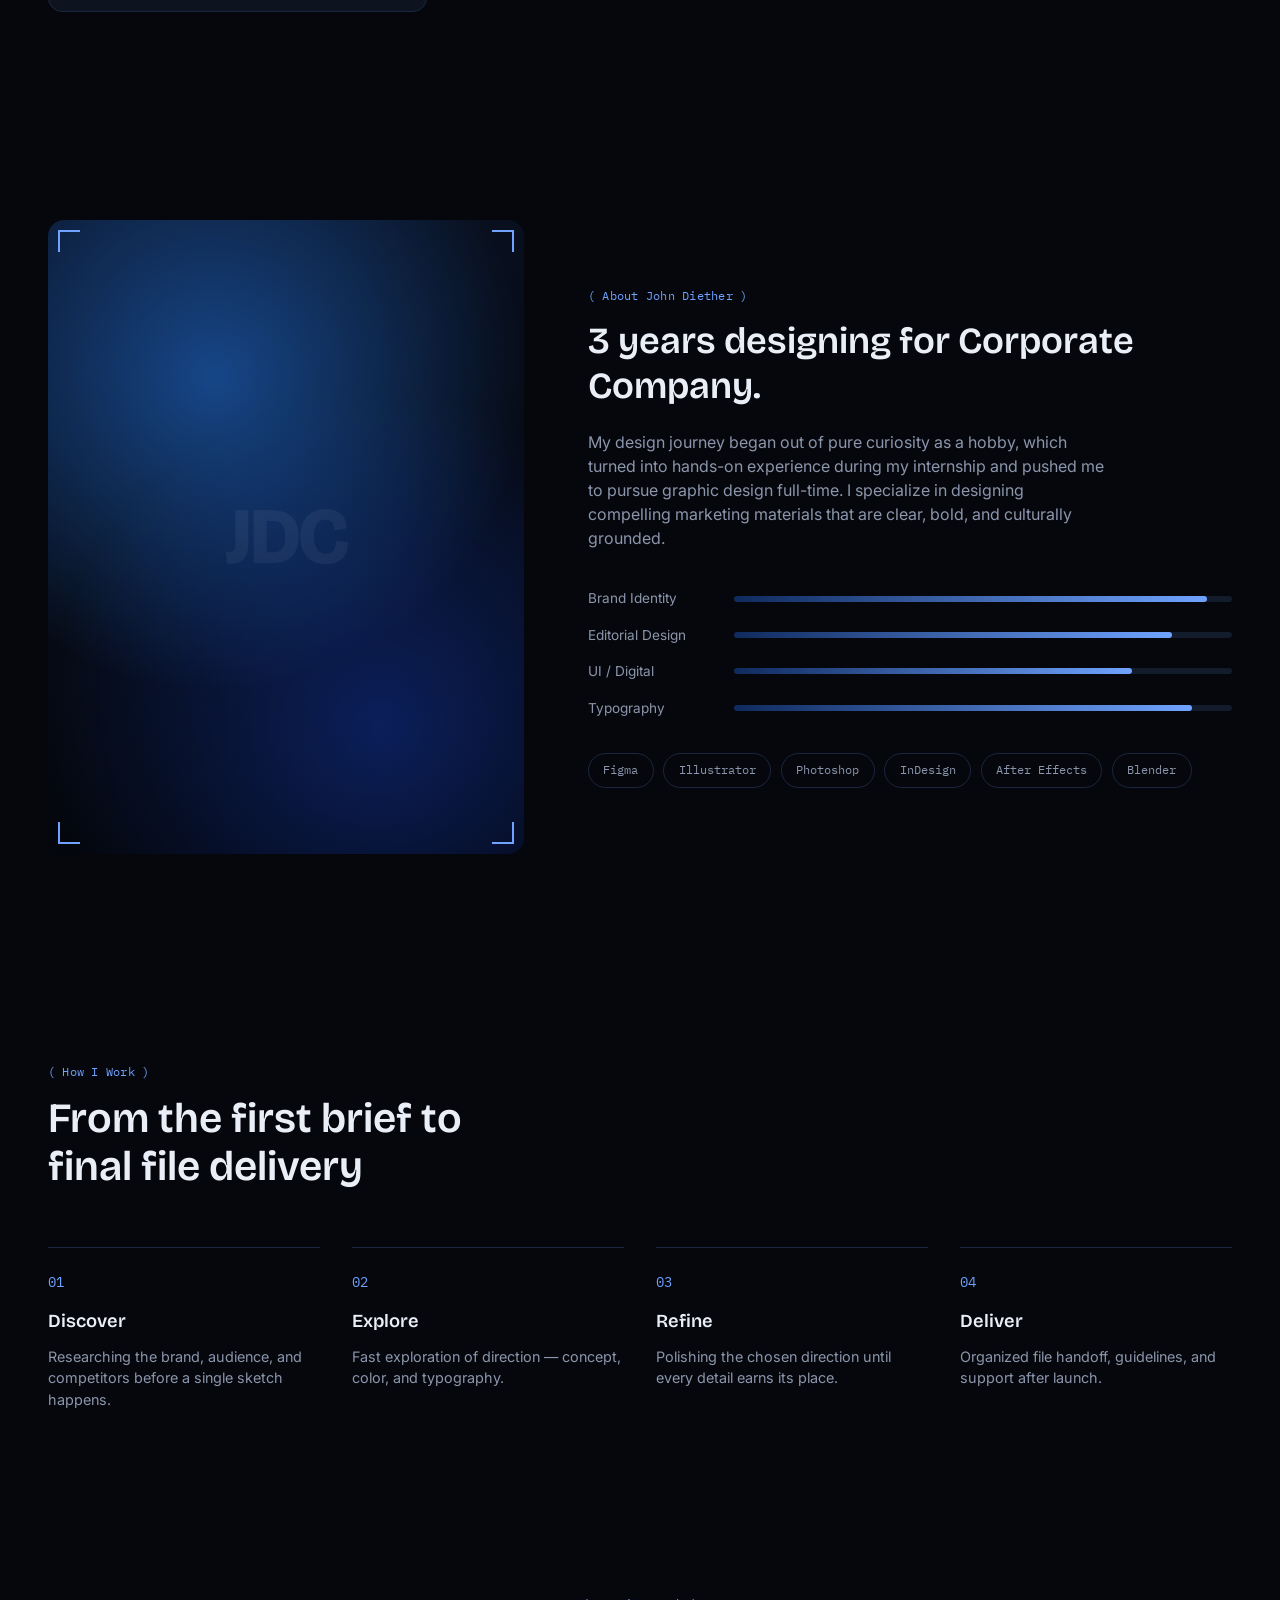
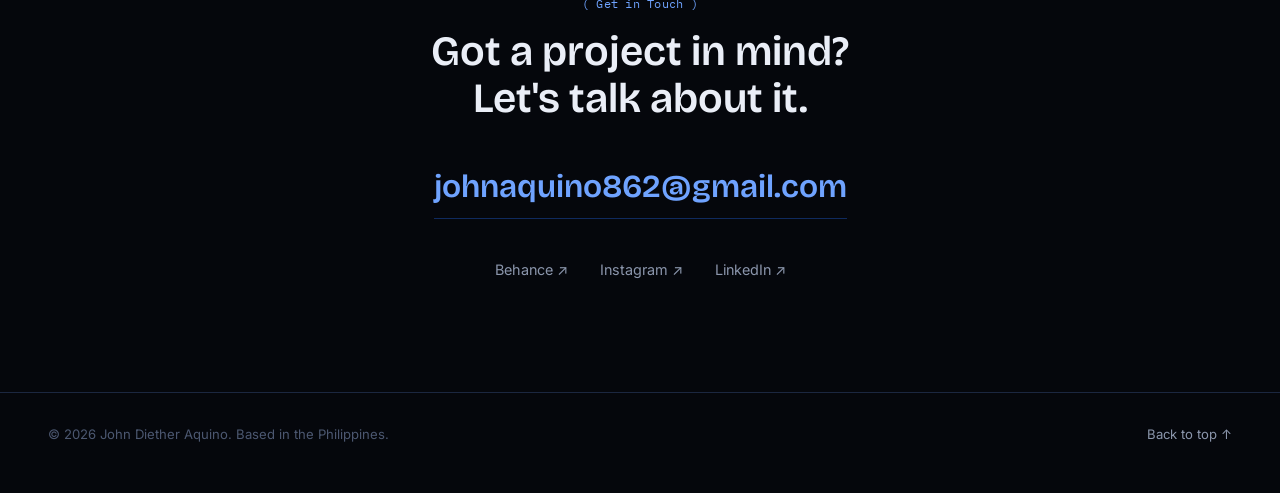
==== commit 1be3f1a3: "Add another Card yung food & Cafe pero gagawa Pa ng totoong design" ====
--- a/index.html
+++ b/index.html
@@ -135,7 +135,7 @@
   </div>
 </a>
 
-
+<!--
       <article class="work-card reveal" style="--hue:200; --ratio:3/4;">
         <div class="card-media">
           <div class="card-tag">
@@ -151,7 +151,41 @@
             <span>Editorial</span><span>Typography</span>
           </div>
         </div>
-      </article>
+      </article>-->
+
+        <a href="Food-and-Coffee-Ads.html" class="work-card reveal size-lg" style="--hue:214;">
+      <div class="card-media">
+    <div class="card-tag">
+      <span class="tag-id">Food & Cafe Brand Promotions</span>
+      <span class="tag-dim">2400 × 3000</span>
+    </div>
+
+    <div class="card-carousel" data-carousel>
+      <div class="carousel-track">
+        <div class="carousel-slide"><div class="card-canvas"><img src="Food-and-Coffee-Ads/FoodnCoffeeDesign1.jpg"></div></div>
+        <div class="carousel-slide"><div class="card-canvas"><img src="Food-and-Coffee-Ads/FoodnCoffeeDesign2.jpg"></div></div>
+        <div class="carousel-slide"><div class="card-canvas"><img src="Food-and-Coffee-Ads/FoodnCoffeeDesign3.jpg"></div></div>
+      </div>
+
+      <button type="button" class="carousel-arrow prev" data-carousel-prev aria-label="Previous image">
+        <svg width="16" height="16" viewBox="0 0 16 16" fill="none"><path d="M10 3 5 8l5 5" stroke="currentColor" stroke-width="1.6" stroke-linecap="round" stroke-linejoin="round"/></svg>
+      </button>
+      <button type="button" class="carousel-arrow next" data-carousel-next aria-label="Next image">
+        <svg width="16" height="16" viewBox="0 0 16 16" fill="none"><path d="M6 3l5 5-5 5" stroke="currentColor" stroke-width="1.6" stroke-linecap="round" stroke-linejoin="round"/></svg>
+      </button>
+
+      <div class="carousel-dots" data-carousel-dots></div>
+    </div>
+  </div>
+  <div class="card-info">
+    <h3>Food & Cafe Brand Promotions</h3>
+    <p>Crafting Visual Campaigns that Drive Cravings & Sales</p>
+    <div class="card-meta">
+      <span>Markerting Advertisement</span>
+    </div>
+  </div>
+</a>
+
 
       <article class="work-card reveal" style="--hue:225; --ratio:1/1;">
         <div class="card-media">
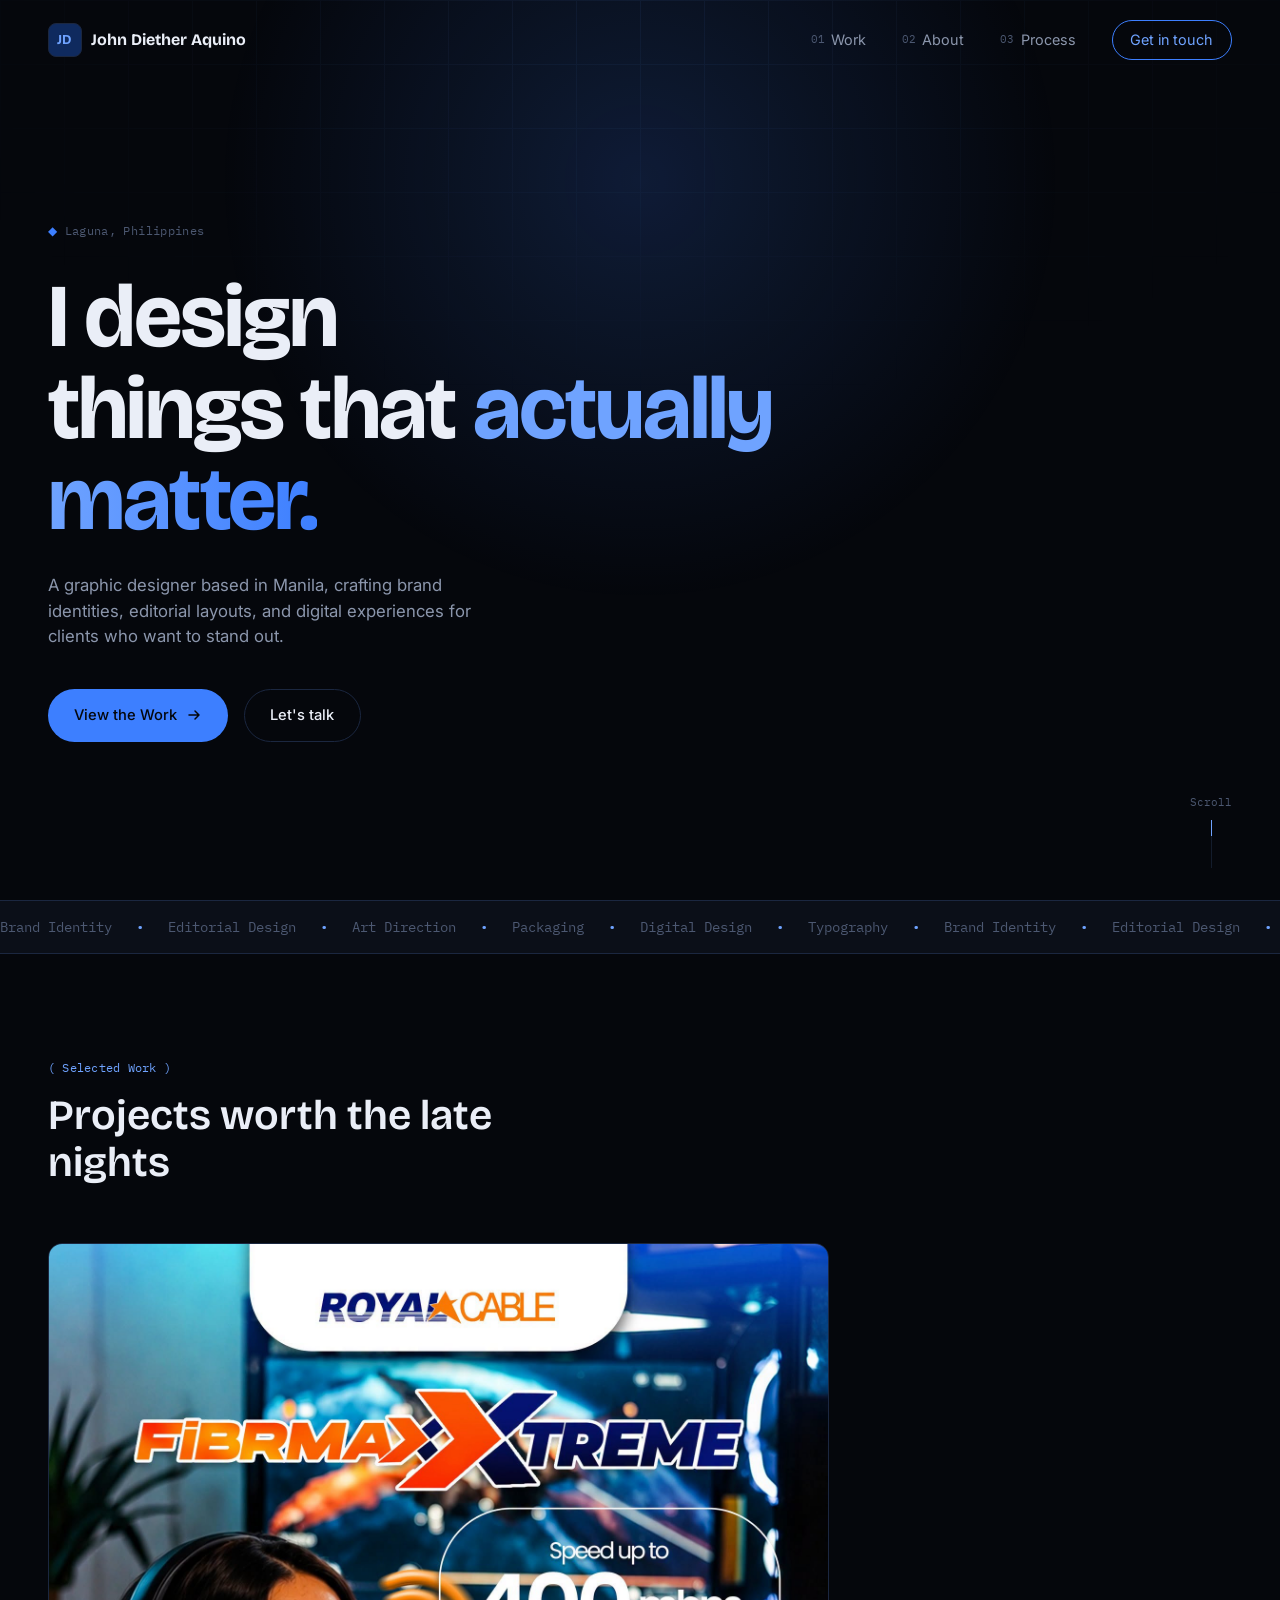
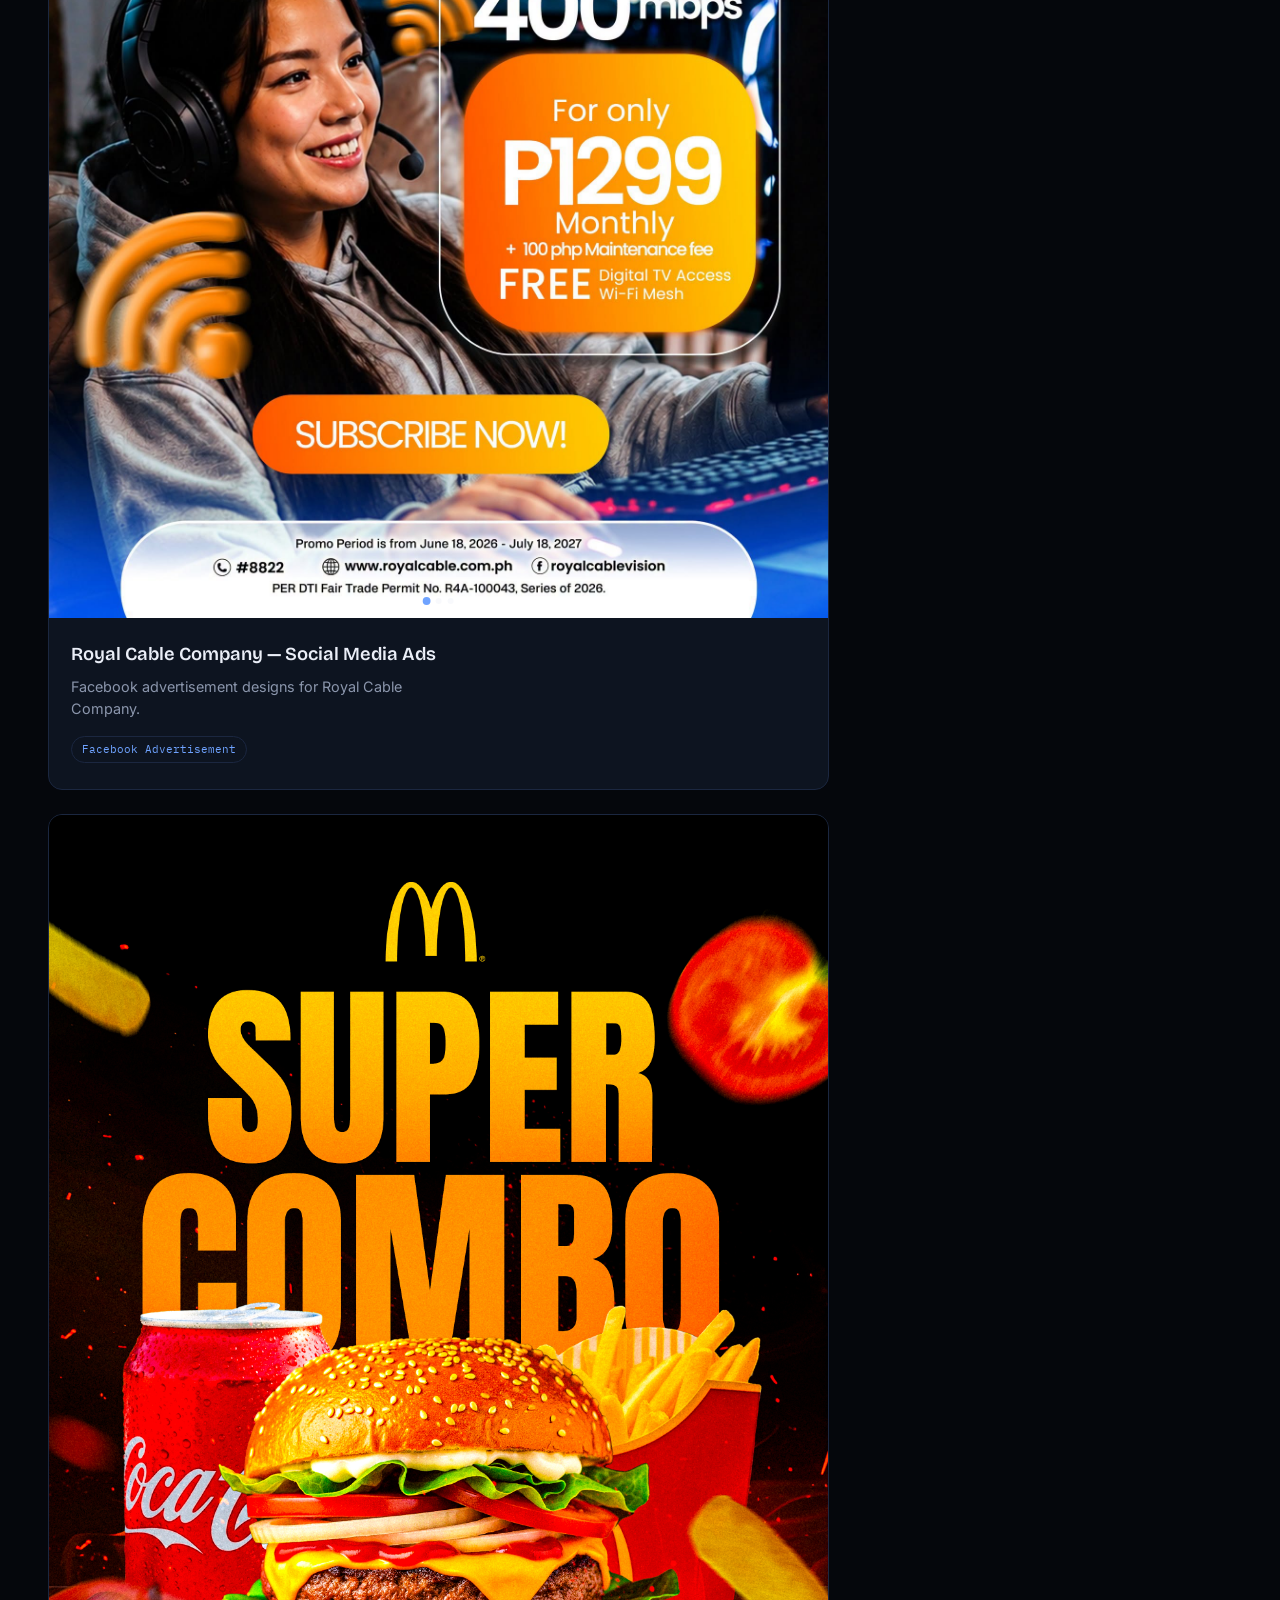
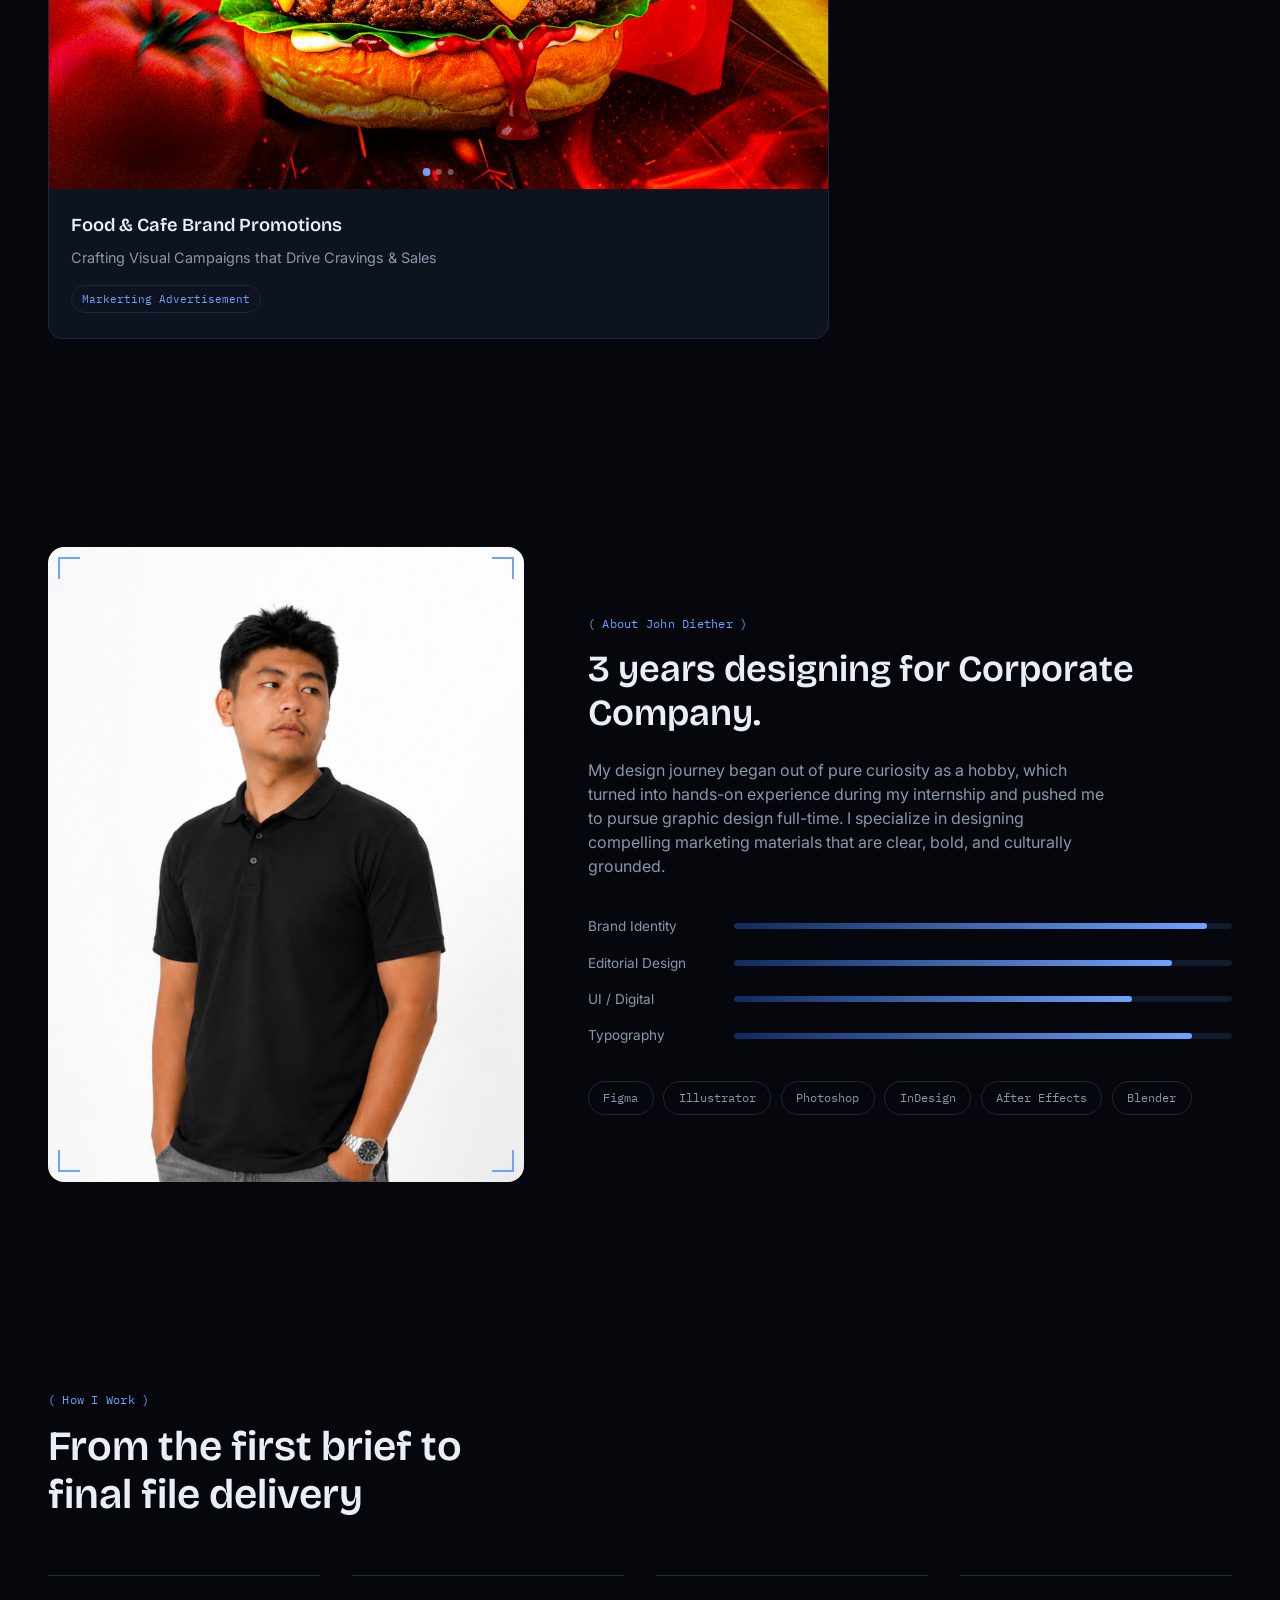
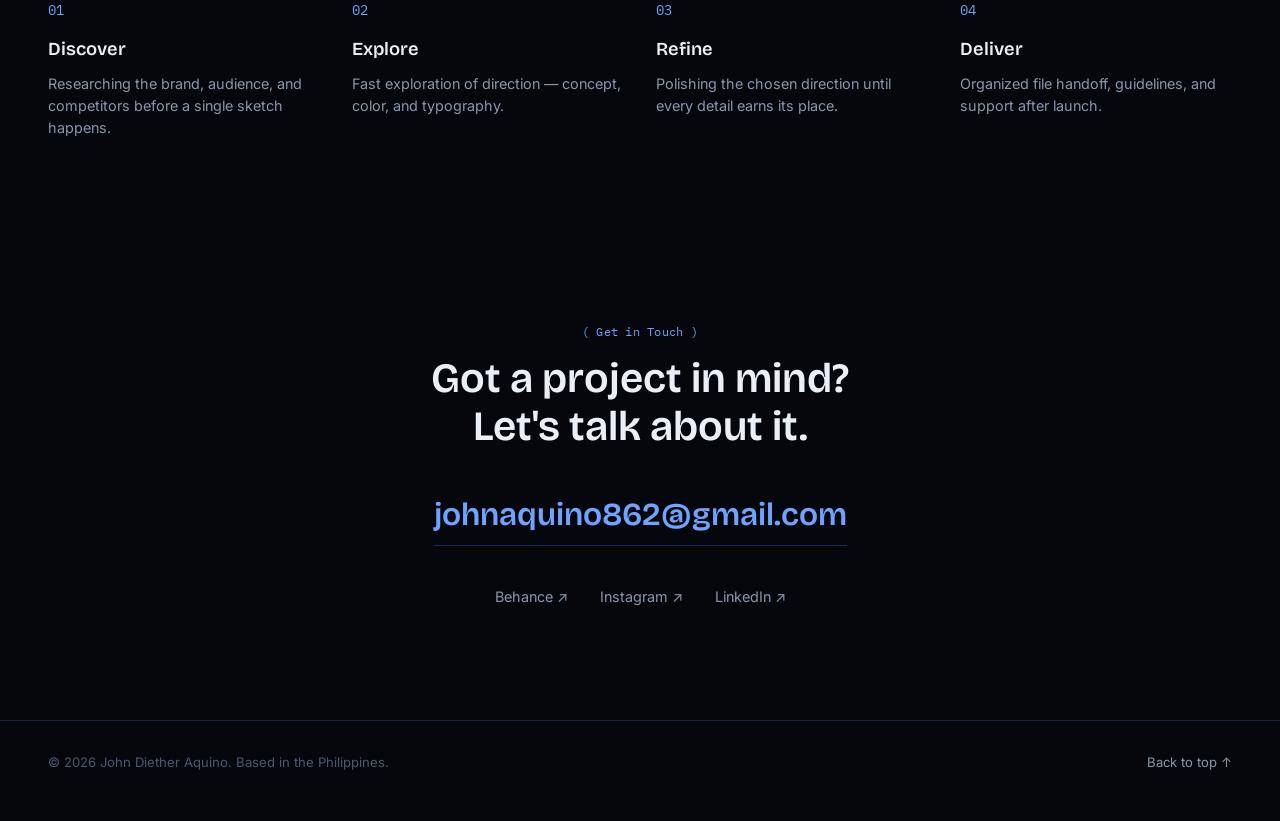
==== commit dfafd417: "nAGLAGAY NG MGA EFFECTS SA IMAGES" ====
--- a/index.html
+++ b/index.html
@@ -186,7 +186,7 @@
   </div>
 </a>
 
-
+<!--
       <article class="work-card reveal" style="--hue:225; --ratio:1/1;">
         <div class="card-media">
           <div class="card-tag">
@@ -256,19 +256,20 @@
       </article>
 
     </div>
+    -->
   </section>
 
   <!-- ============ ABOUT ============ -->
   <section class="about" id="about">
-    <div class="about-visual reveal" aria-hidden="true">
-      <div class="about-frame">
-        <div class="about-portrait"></div>
-        <div class="frame-corner tl"></div>
-        <div class="frame-corner tr"></div>
-        <div class="frame-corner bl"></div>
-        <div class="frame-corner br"></div>
-      </div>
-    </div>
+<div class="about-frame">
+  <div class="about-portrait">
+    <img src="mypictures/me.jpg" alt="John Diether Aquino">
+  </div>
+  <div class="frame-corner tl"></div>
+  <div class="frame-corner tr"></div>
+  <div class="frame-corner bl"></div>
+  <div class="frame-corner br"></div>
+</div>
 
     <div class="about-content reveal">
       <p class="eyebrow">( About John Diether )</p>
--- a/style.css
+++ b/style.css
@@ -736,9 +736,16 @@
     radial-gradient(circle at 70% 80%, hsl(225 80% 40% / 0.45), transparent 55%),
     linear-gradient(160deg, #0a1224, #020306);
 }
+.about-portrait img {
+  width: 100%;
+  height: 100%;
+  object-fit: cover;
+  object-position: center;
+  position: absolute;
+  inset: 0;
+}
 
 .about-portrait::after {
-  content: "JDC";
   position: absolute;
   inset: 0;
   display: flex;
@@ -1094,3 +1101,58 @@
   align-items: center;
   border-top: 1px solid var(--line-soft);
 }
+.lightbox-overlay {
+  display: flex;
+  opacity: 0;
+  visibility: hidden;
+  position: fixed;
+  top: 0; left: 0;
+  width: 100%; height: 100%;
+  background: rgba(0,0,0,0.9);
+  z-index: 1000;
+  justify-content: center;
+  align-items: center;
+  transition: opacity 0.4s ease, visibility 0.4s ease;
+}
+
+.lightbox-overlay.active {
+  opacity: 1;
+  visibility: visible;
+}
+
+.lightbox-overlay img {
+  max-width: 90%;
+  max-height: 85%;
+  border-radius: 6px;
+  transform: scale(0.9);
+  transition: transform 0.4s ease;
+}
+
+.lightbox-overlay.active img {
+  transform: scale(1);
+}
+
+.lightbox-close {
+  position: absolute; top: 20px; right: 30px;
+  font-size: 40px; color: #fff; background: none; border: none; cursor: pointer;
+}
+
+.lightbox-nav {
+  position: absolute; top: 50%; transform: translateY(-50%);
+  font-size: 40px; color: #fff; background: rgba(0,0,0,0.4);
+  border: none; cursor: pointer; padding: 10px 15px; border-radius: 4px;
+}
+
+.lightbox-prev { left: 20px; }
+.lightbox-next { right: 20px; }
+
+.lightbox-counter {
+  position: absolute; bottom: 20px; color: #ccc; font-size: 14px;
+}
+
+body.lightbox-open .compilation-grid,
+body.lightbox-open header,
+body.lightbox-open main > *:not(#lightbox) {
+  filter: blur(6px);
+  transition: filter 0.3s ease;
+}
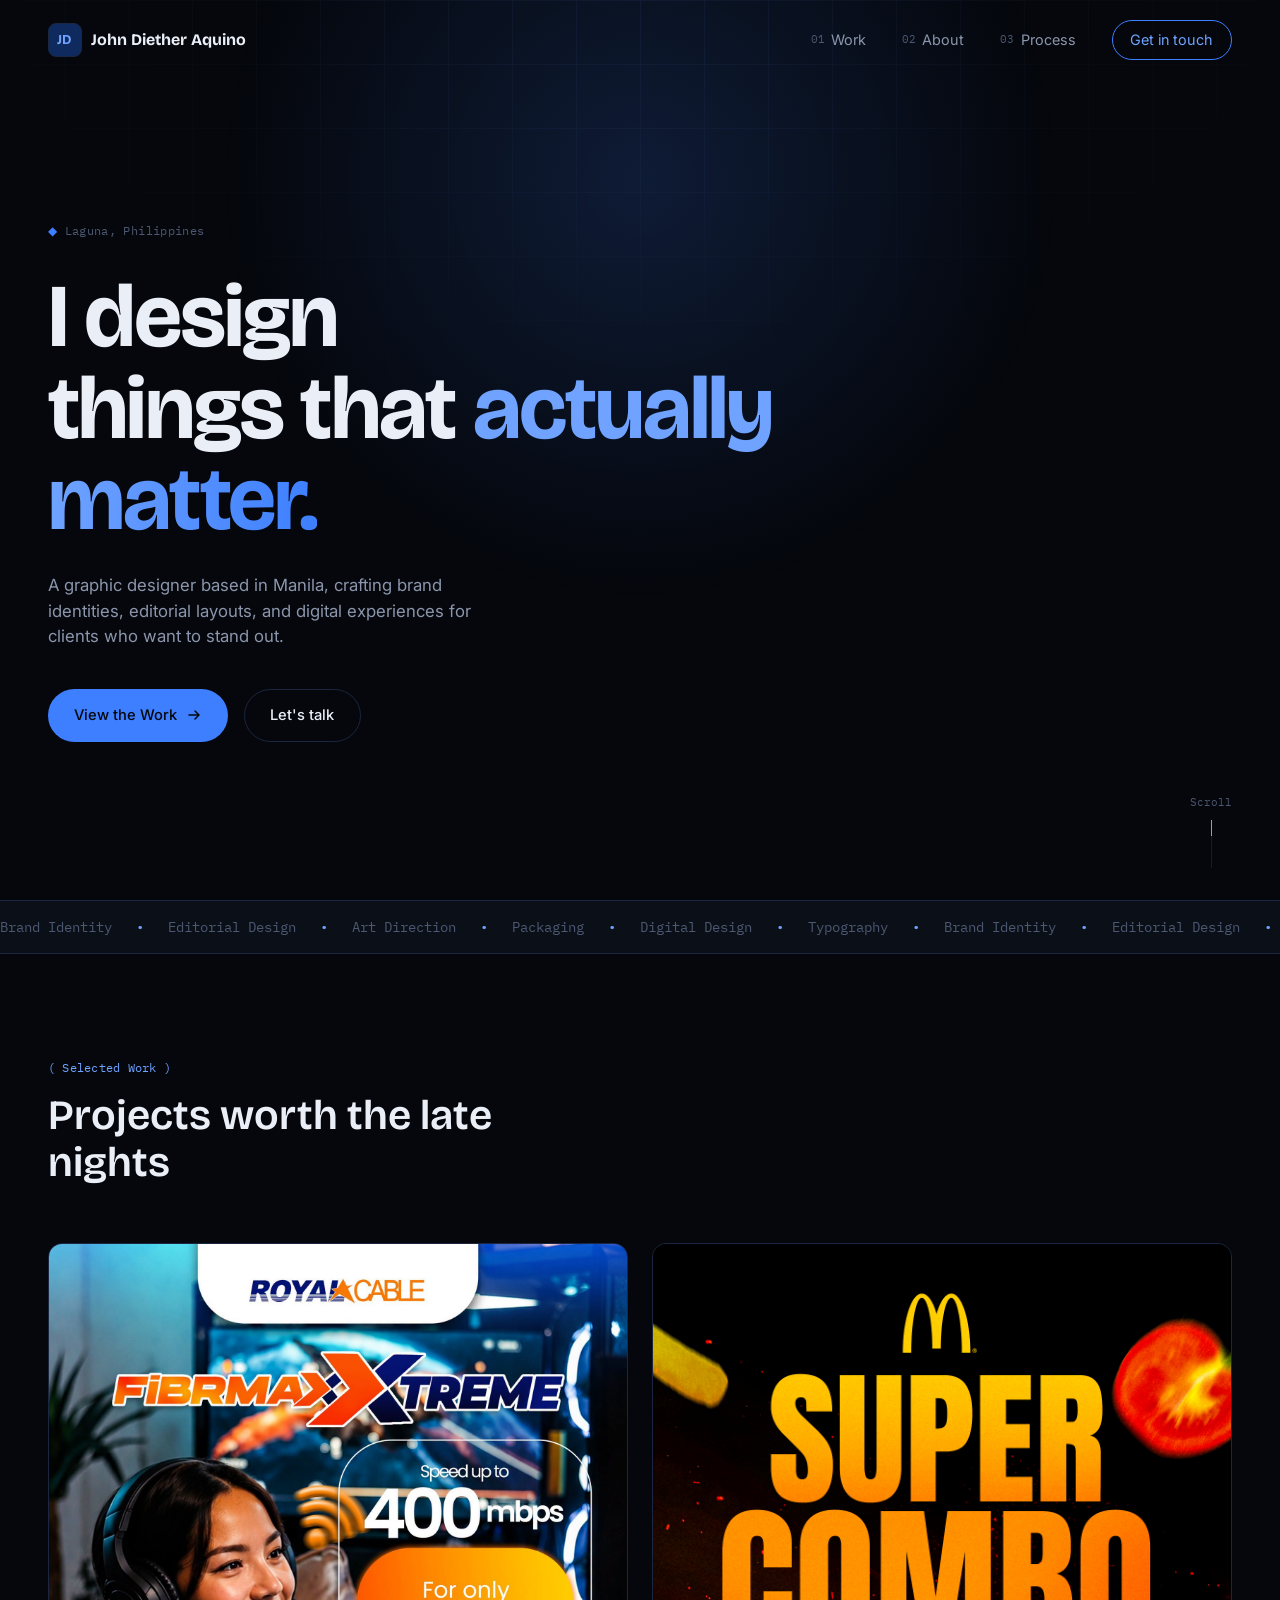
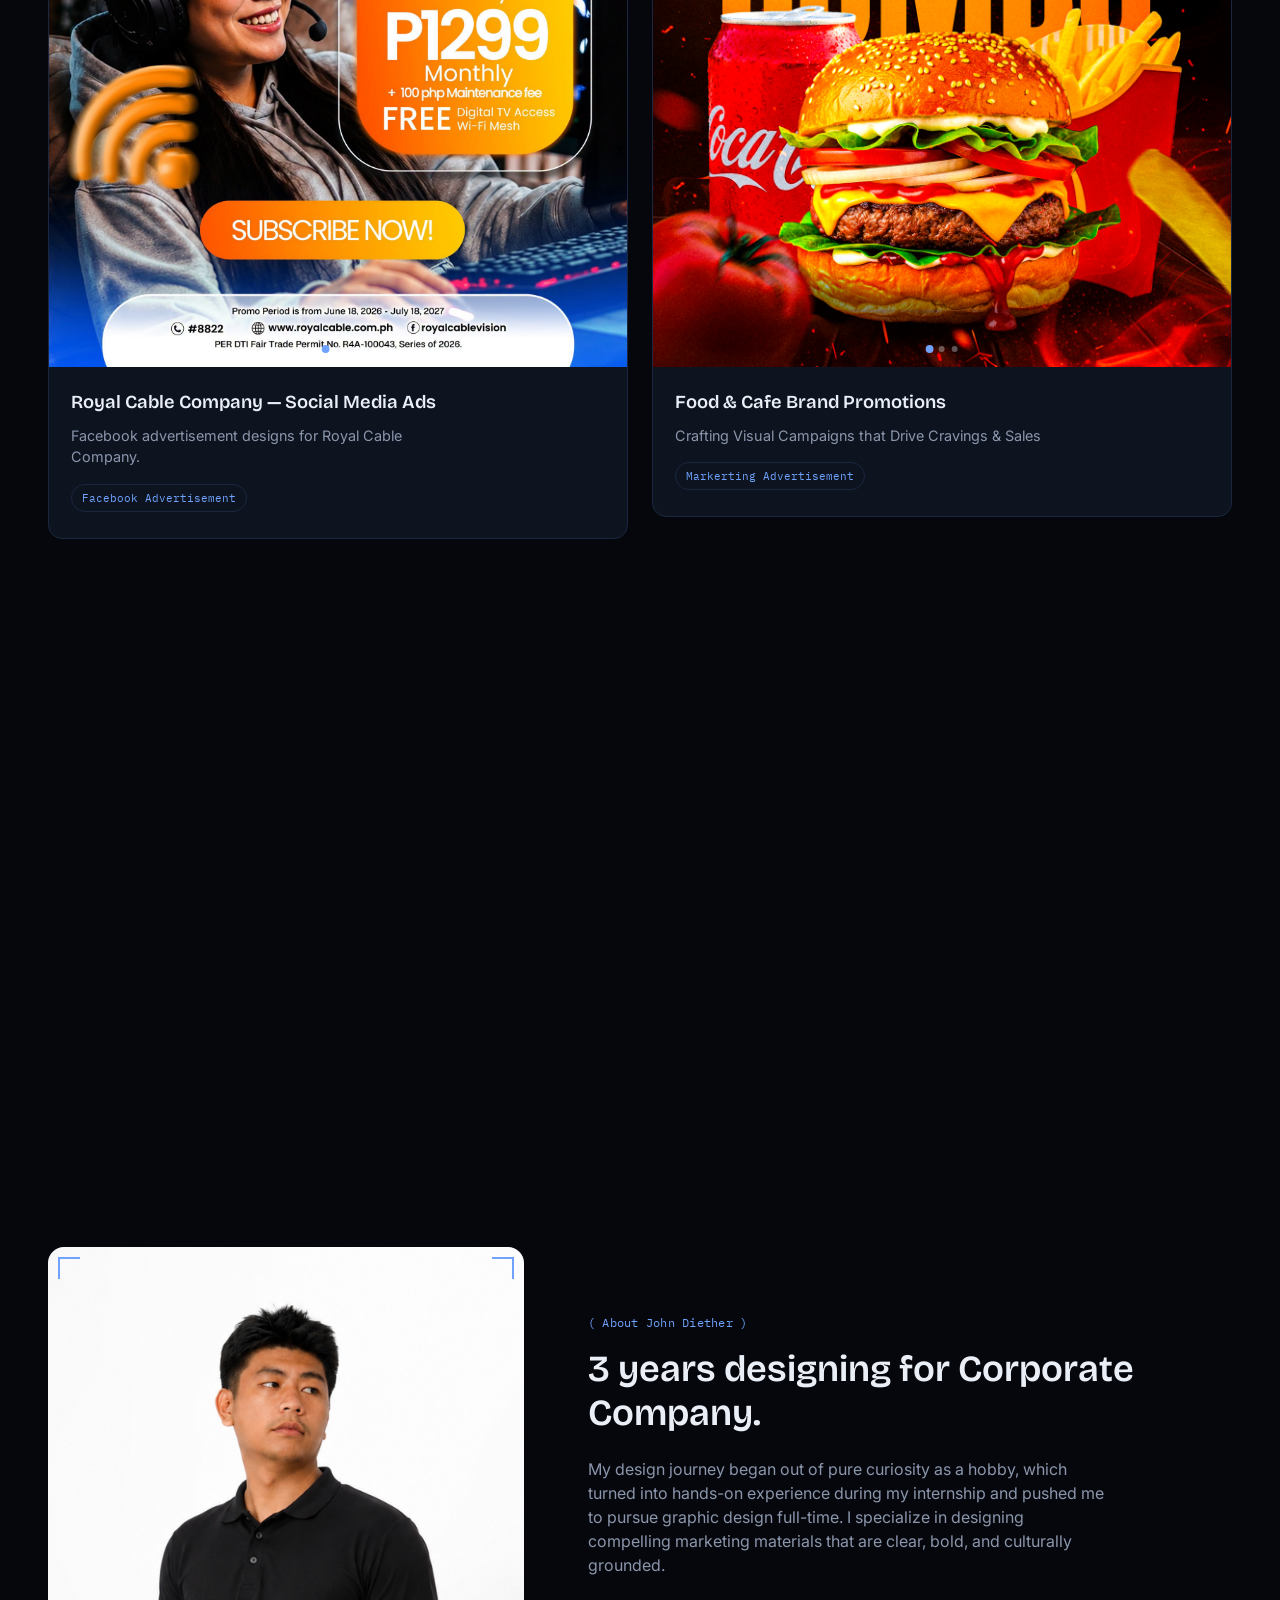
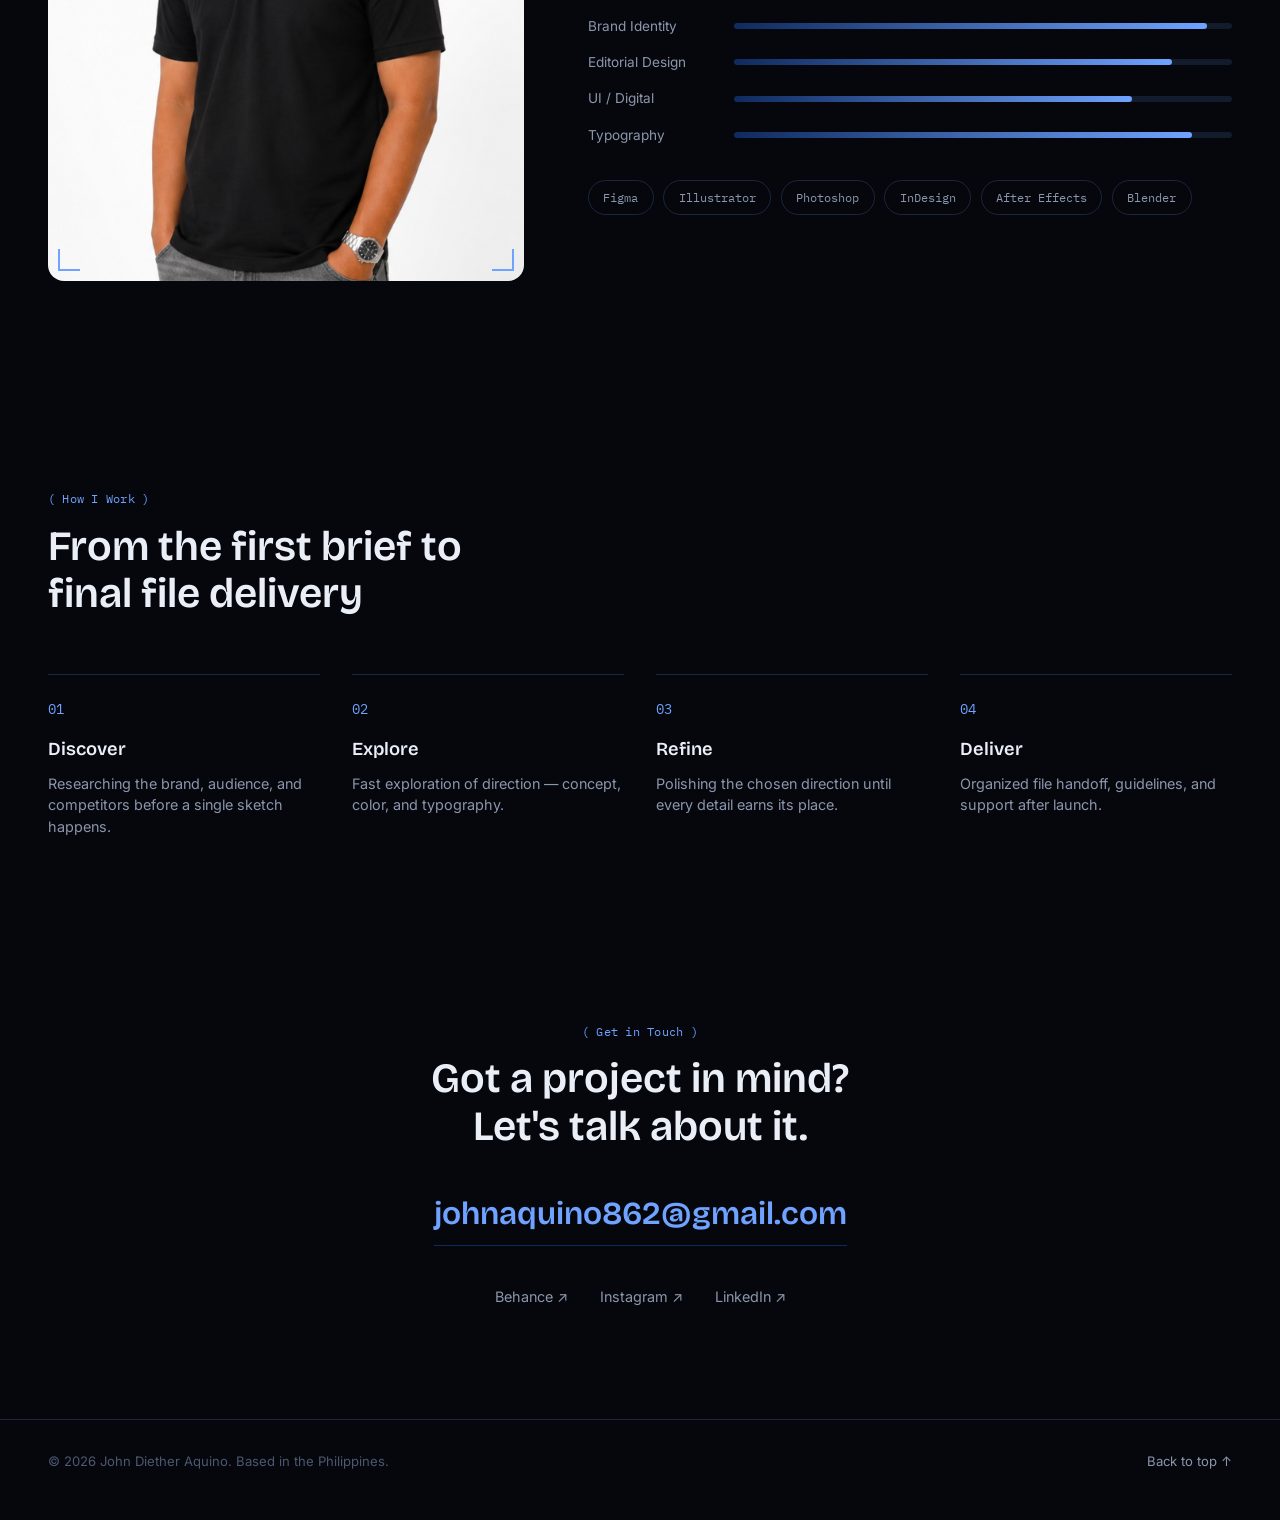
==== commit f866a75e: "Gumawa ng bagong card" ====
--- a/index.html
+++ b/index.html
@@ -11,6 +11,7 @@
 <link href="https://fonts.googleapis.com/css2?family=Bricolage+Grotesque:opsz,wght@12..96,400;12..96,500;12..96,600;12..96,700;12..96,800&family=Inter:wght@400;500;600&family=IBM+Plex+Mono:wght@400;500&display=swap" rel="stylesheet">
 
 <link rel="stylesheet" href="style.css">
+<link rel="stylesheet" href="porfolio-modal.css">
 </head>
 <body>
 
@@ -185,78 +186,162 @@
     </div>
   </div>
 </a>
-
-<!--
-      <article class="work-card reveal" style="--hue:225; --ratio:1/1;">
-        <div class="card-media">
-          <div class="card-tag">
-            <span class="tag-id">IMG_03</span>
-            <span class="tag-dim">1600 × 1600</span>
+<article
+  class="work-card reveal size-lg"
+  style="--hue:214; --ratio:4/5;"
+  data-portfolio-open="foodPortfolio"
+  tabindex="0"
+  role="button"
+  aria-label="Open Food and Cafe Brand Promotions portfolio"
+>
+
+  <div class="card-media">
+
+    <div class="card-tag">
+      <span class="tag-id">Food & Cafe Brand Promotions</span>
+      <span class="tag-dim">2400 × 3000</span>
+    </div>
+
+    <div class="card-carousel" data-carousel>
+
+      <div class="carousel-track">
+
+        <div class="carousel-slide">
+          <div class="card-canvas">
+            <img
+              src="Streetwear-Brand/OX2.jpg"
+              alt="OX2"
+            >
           </div>
-          <div class="card-canvas"></div>
-        </div>
-        <div class="card-info">
-          <h3>Bughaw Records</h3>
-          <p>Album art and merch for an independent electronic label.</p>
-          <div class="card-meta">
-            <span>Art Direction</span><span>Merch</span>
+        </div>
+
+        <div class="carousel-slide">
+          <div class="card-canvas">
+            <img
+              src="Streetwear-Brand/OX3.jpg"
+              alt="OX3"
+            >
           </div>
         </div>
-      </article>
-
-      <article class="work-card reveal size-lg" style="--hue:210; --ratio:21/9;">
-        <div class="card-media">
-          <div class="card-tag">
-            <span class="tag-id">IMG_04</span>
-            <span class="tag-dim">3200 × 1800</span>
+
+        <div class="carousel-slide">
+          <div class="card-canvas">
+            <img
+              src="Streetwear-Brand/OX4.jpg"
+              alt="OX4"
+            >
           </div>
-          <div class="card-canvas"></div>
-        </div>
-        <div class="card-info">
-          <h3>Ilog Studio — Website</h3>
-          <p>Digital identity and site design for an architecture studio.</p>
-          <div class="card-meta">
-            <span>Web Design</span><span>UI</span>
-          </div>
-        </div>
-      </article>
-
-      <article class="work-card reveal" style="--hue:195; --ratio:3/4;">
-        <div class="card-media">
-          <div class="card-tag">
-            <span class="tag-id">IMG_05</span>
-            <span class="tag-dim">2100 × 2600</span>
-          </div>
-          <div class="card-canvas"></div>
-        </div>
-        <div class="card-info">
-          <h3>Tag-ulan Festival</h3>
-          <p>Poster series and wayfinding for an annual music festival.</p>
-          <div class="card-meta">
-            <span>Poster</span><span>Environmental</span>
-          </div>
-        </div>
-      </article>
-
-      <article class="work-card reveal" style="--hue:230; --ratio:1/1;">
-        <div class="card-media">
-          <div class="card-tag">
-            <span class="tag-id">IMG_06</span>
-            <span class="tag-dim">2400 × 2400</span>
-          </div>
-          <div class="card-canvas"></div>
-        </div>
-        <div class="card-info">
-          <h3>Panday App</h3>
-          <p>App icon and UI kit for a fintech startup built for freelancers.</p>
-          <div class="card-meta">
-            <span>UI/UX</span><span>Branding</span>
-          </div>
-        </div>
-      </article>
-
-    </div>
-    -->
+        </div>
+
+      </div>
+
+      <button
+        type="button"
+        class="carousel-arrow prev"
+        data-carousel-prev
+        aria-label="Previous image"
+      >
+        <svg width="16" height="16" viewBox="0 0 16 16" fill="none">
+          <path
+            d="M10 3 5 8l5 5"
+            stroke="currentColor"
+            stroke-width="1.6"
+            stroke-linecap="round"
+            stroke-linejoin="round"
+          />
+        </svg>
+      </button>
+
+      <button
+        type="button"
+        class="carousel-arrow next"
+        data-carousel-next
+        aria-label="Next image"
+      >
+        <svg width="16" height="16" viewBox="0 0 16 16" fill="none">
+          <path
+            d="M6 3l5 5-5 5"
+            stroke="currentColor"
+            stroke-width="1.6"
+            stroke-linecap="round"
+            stroke-linejoin="round"
+          />
+        </svg>
+      </button>
+
+      <div class="carousel-dots" data-carousel-dots></div>
+
+    </div>
+
+  </div>
+
+
+  <div class="card-info">
+
+    <h3>Food & Cafe Brand Promotions</h3>
+
+    <p>
+      Crafting Visual Campaigns that Drive Cravings & Sales
+    </p>
+
+    <div class="card-meta">
+      <span>Marketing Advertisement</span>
+    </div>
+
+  </div>
+
+</article>
+<div
+  class="portfolio-modal"
+  id="foodPortfolio"
+  aria-hidden="true"
+>
+
+  <div
+    class="portfolio-backdrop"
+    data-portfolio-close
+  ></div>
+  
+  <div class="portfolio-scroll">
+
+    <div class="portfolio-images">
+
+      <img
+        src="Streetwear-Brand/OX1.jpg"
+        alt="Food and Cafe Advertisement 1"
+      >
+
+      <img
+        src="Streetwear-Brand/OX2.jpg"
+        alt="Food and Cafe Advertisement 2"
+      >
+
+      <img
+        src="Streetwear-Brand/OX3.jpg"
+        alt="Food and Cafe Advertisement 3"
+      >
+       <img
+        src="Streetwear-Brand/OX4.jpg"
+        alt="Food and Cafe Advertisement 3"
+      >
+      <img
+        src="Streetwear-Brand/OX5.jpg"
+        alt="Food and Cafe Advertisement 3"
+      >
+      <img
+        src="Streetwear-Brand/OX6.jpg"
+        alt="Food and Cafe Advertisement 3"
+      >
+
+
+      <!-- dagdagan mo lang kung marami pa -->
+
+    </div>
+
+  </div>
+
+</div>
+
   </section>
 
   <!-- ============ ABOUT ============ -->
@@ -372,5 +457,6 @@
 </footer>
 
 <script src="script.js"></script>
+<script src="portfolio-modal.js"></script>
 </body>
 </html>
--- a/style.css
+++ b/style.css
@@ -486,12 +486,16 @@
    ============================================ */
 .work-grid {
   display: grid;
-  grid-template-columns: repeat(3, 1fr);
+  grid-template-columns: repeat(2, minmax(0, 1fr));
   gap: 1.5rem;
+  align-items: start;
 }
 
 .work-card {
-  display: block;
+  display: flex;
+  width: 100%;
+  min-width: 0;
+  flex-direction: column;
   background: var(--bg-card);
   border: 1px solid var(--line);
   border-radius: 14px;
@@ -506,15 +510,18 @@
 }
 
 .size-lg {
-  grid-column: span 2;
+  grid-column: auto;
+  grid-row: auto;
 }
 
 @media (max-width: 980px) {
   .work-grid {
-    grid-template-columns: repeat(2, 1fr);
-  }
+    grid-template-columns: repeat(2, minmax(0, 1fr));
+  }
+
   .size-lg {
-    grid-column: span 2;
+    grid-column: auto;
+    grid-row: auto;
   }
 }
 
@@ -522,54 +529,58 @@
   .work-grid {
     grid-template-columns: 1fr;
   }
+
   .size-lg {
-    grid-column: span 1;
+    grid-column: auto;
+    grid-row: auto;
   }
 }
 
 .card-media {
+  width: 100%;
   position: relative;
-  aspect-ratio: var(--ratio, 4 / 5);
   overflow: hidden;
   background: var(--bg-card);
 }
 
+.card-carousel {
+  width: 100%;
+  position: relative;
+  overflow: hidden;
+  transition: height 0.35s cubic-bezier(0.2, 0.7, 0.2, 1);
+}
+
+.carousel-track {
+  display: flex;
+  width: 100%;
+  transition: transform 2s cubic-bezier(0.25, 1, 0.5, 1);
+}
+
+.carousel-slide {
+  flex: 0 0 100%;
+  width: 100%;
+  position: relative;
+}
+
 .card-canvas {
-  position: absolute;
-  inset: 0;
+  width: 100%;
+  position: relative;
   background-size: cover;
   background-position: center;
   background-repeat: no-repeat;
   transition: transform 0.5s cubic-bezier(0.2, 0.7, 0.2, 1);
 }
 
+.card-canvas img {
+  width: 100%;
+  height: auto;
+  display: block;
+  object-fit: contain;
+  object-position: center;
+}
+
 .work-card:hover .card-canvas {
-  transform: scale(1.06);
-}
-
-/* Work Card Carousel */
-.card-carousel {
-  position: absolute;
-  inset: 0;
-  overflow: hidden;
-}
-
-.carousel-track {
-  display: flex;
-  width: 100%;
-  height: 100%;
-  transition: transform 2s cubic-bezier(0.25, 1, 0.5, 1);
-}
-
-.carousel-slide {
-  flex: 0 0 100%;
-  height: 100%;
-  position: relative;
-}
-
-.carousel-slide .card-canvas {
-  position: absolute;
-  inset: 0;
+  transform: scale(1.02);
 }
 
 .carousel-arrow {
@@ -639,7 +650,6 @@
   transform: scale(1.3);
 }
 
-/* Card Details */
 .card-tag {
   position: absolute;
   top: 0.9rem;
--- a/porfolio-modal.css
+++ b/porfolio-modal.css
@@ -0,0 +1,205 @@
+/* ============================================
+   BEHANCE-STYLE PORTFOLIO VIEWER
+   ============================================ */
+
+body.portfolio-open {
+  overflow: hidden;
+}
+
+
+/* MODAL CONTAINER */
+
+.portfolio-modal {
+  position: fixed;
+  inset: 0;
+  z-index: 9999;
+
+  opacity: 0;
+  visibility: hidden;
+
+  transition:
+    opacity 0.3s ease,
+    visibility 0.3s ease;
+}
+
+
+.portfolio-modal.active {
+  opacity: 1;
+  visibility: visible;
+}
+
+
+/* BLURRED WEBSITE BACKGROUND */
+
+.portfolio-backdrop {
+  position: absolute;
+  inset: 0;
+
+  background: rgba(5, 7, 12, 0.72);
+
+  backdrop-filter: blur(16px);
+  -webkit-backdrop-filter: blur(16px);
+}
+
+
+/* SCROLLABLE AREA */
+
+.portfolio-scroll {
+  position: absolute;
+  inset: 0;
+
+  z-index: 2;
+
+  overflow-y: auto;
+  overflow-x: hidden;
+
+  padding:
+    65px
+    clamp(12px, 4vw, 40px)
+    80px;
+
+  overscroll-behavior: contain;
+}
+
+
+/* LONG PORTFOLIO */
+
+.portfolio-images {
+  width: min(900px, 82vw);
+
+  max-width: 100%;
+
+  margin: 0 auto;
+
+  line-height: 0;
+
+  background: #000;
+
+  box-shadow:
+    0 30px 90px
+    rgba(0, 0, 0, 0.5);
+
+  transform:
+    translateY(20px)
+    scale(0.985);
+
+  transition:
+    transform 0.35s
+    cubic-bezier(0.2, 0.7, 0.2, 1);
+}
+
+
+.portfolio-modal.active .portfolio-images {
+  transform:
+    translateY(0)
+    scale(1);
+}
+
+
+/* IMPORTANT:
+   makes all images look like ONE LONG IMAGE */
+
+.portfolio-images img {
+  width: 100%;
+  height: auto;
+
+  display: block;
+
+  margin: 0;
+  padding: 0;
+  border: 0;
+}
+
+
+/* CLOSE BUTTON */
+
+.portfolio-close {
+  position: fixed;
+
+  top: 20px;
+  right: 24px;
+
+  z-index: 10002;
+
+  width: 46px;
+  height: 46px;
+
+  display: flex;
+  align-items: center;
+  justify-content: center;
+
+  border: 1px solid
+    rgba(255,255,255,0.18);
+
+  border-radius: 50%;
+
+  background:
+    rgba(5, 7, 12, 0.72);
+
+  backdrop-filter: blur(10px);
+  -webkit-backdrop-filter: blur(10px);
+
+  color: #fff;
+
+  font-size: 30px;
+  line-height: 1;
+
+  cursor: pointer;
+
+  transition:
+    background 0.2s ease,
+    transform 0.2s ease;
+}
+
+
+.portfolio-close:hover {
+  background:
+    rgba(61, 127, 255, 0.9);
+
+  transform: rotate(90deg);
+}
+
+
+/* TABLET */
+
+@media
+(min-width: 701px)
+and
+(max-width: 1100px) {
+
+  .portfolio-images {
+    width: min(820px, 88vw);
+  }
+
+}
+
+
+/* MOBILE */
+
+@media (max-width: 700px) {
+
+  .portfolio-scroll {
+    padding:
+      55px
+      8px
+      30px;
+  }
+
+  .portfolio-images {
+    width: 96vw;
+    max-width: 96vw;
+
+    box-shadow: none;
+  }
+
+  .portfolio-close {
+    top: 10px;
+    right: 10px;
+
+    width: 42px;
+    height: 42px;
+
+    font-size: 27px;
+  }
+
+}
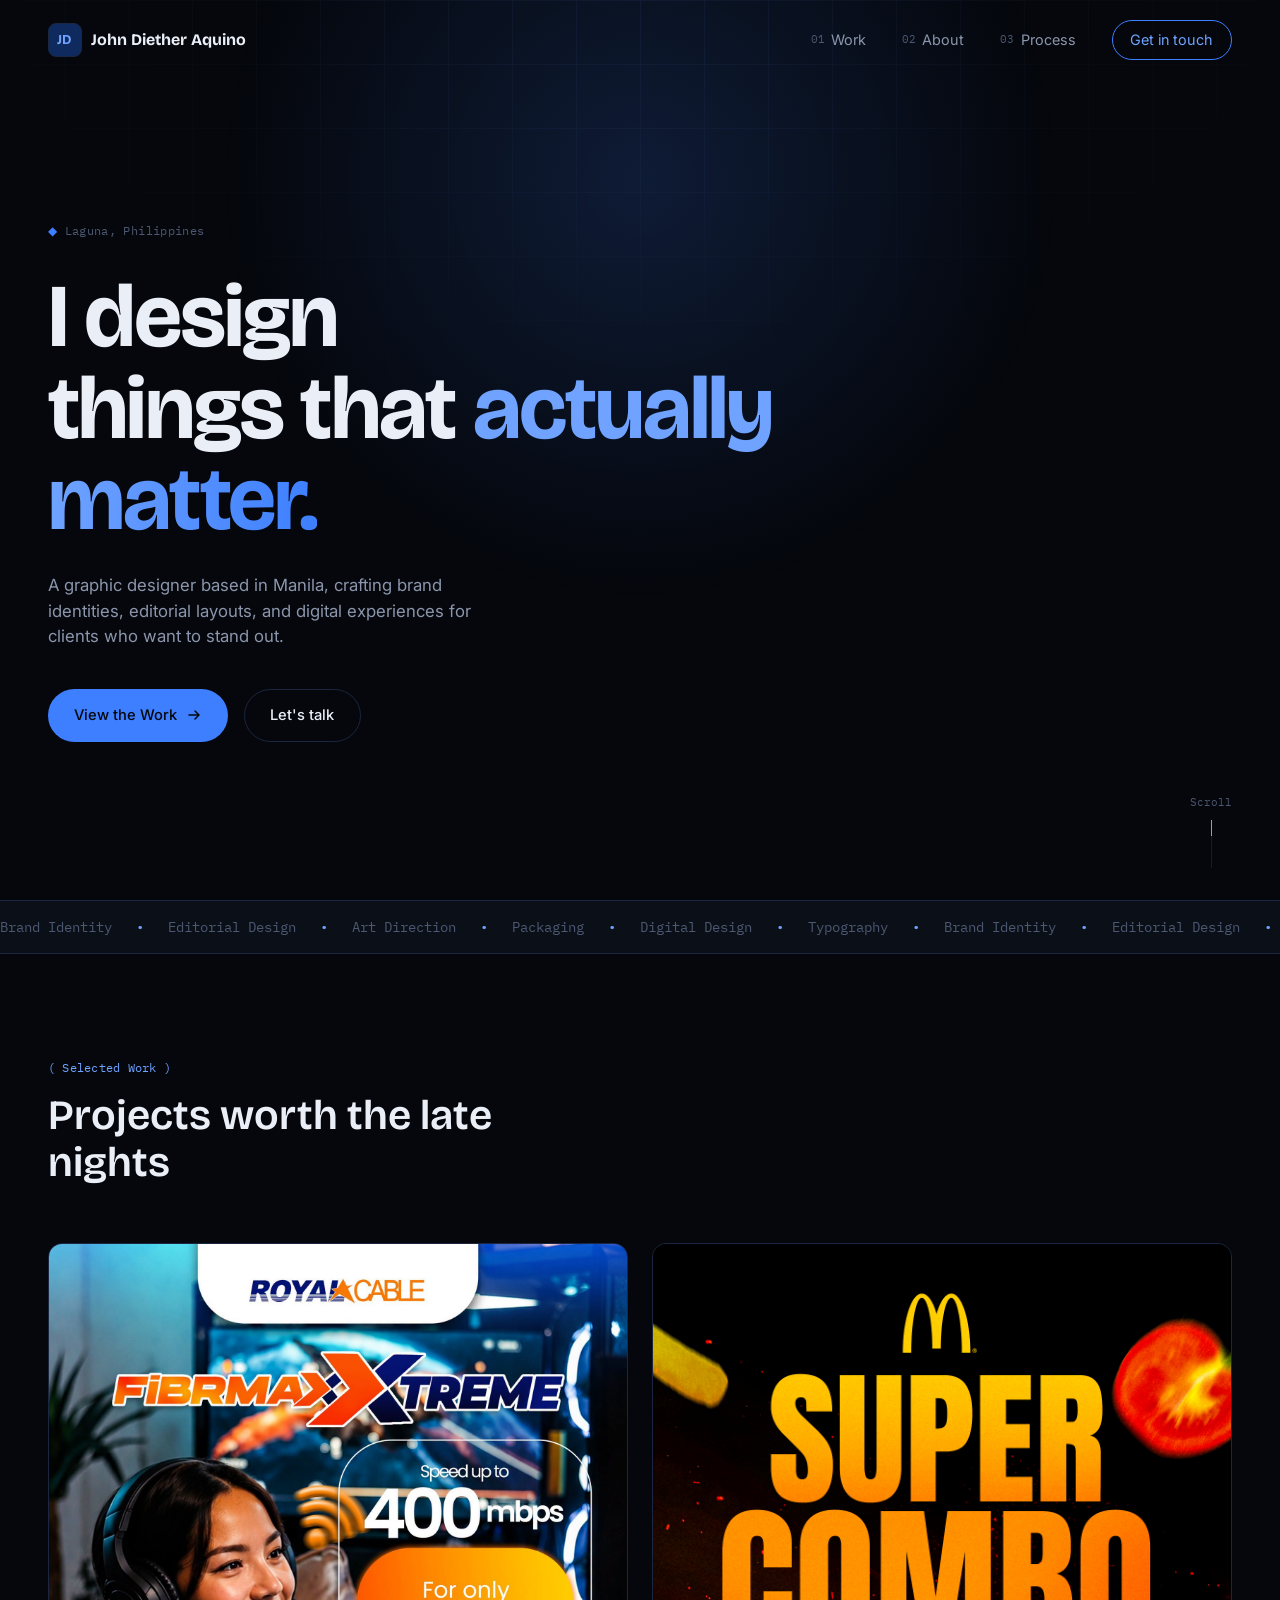
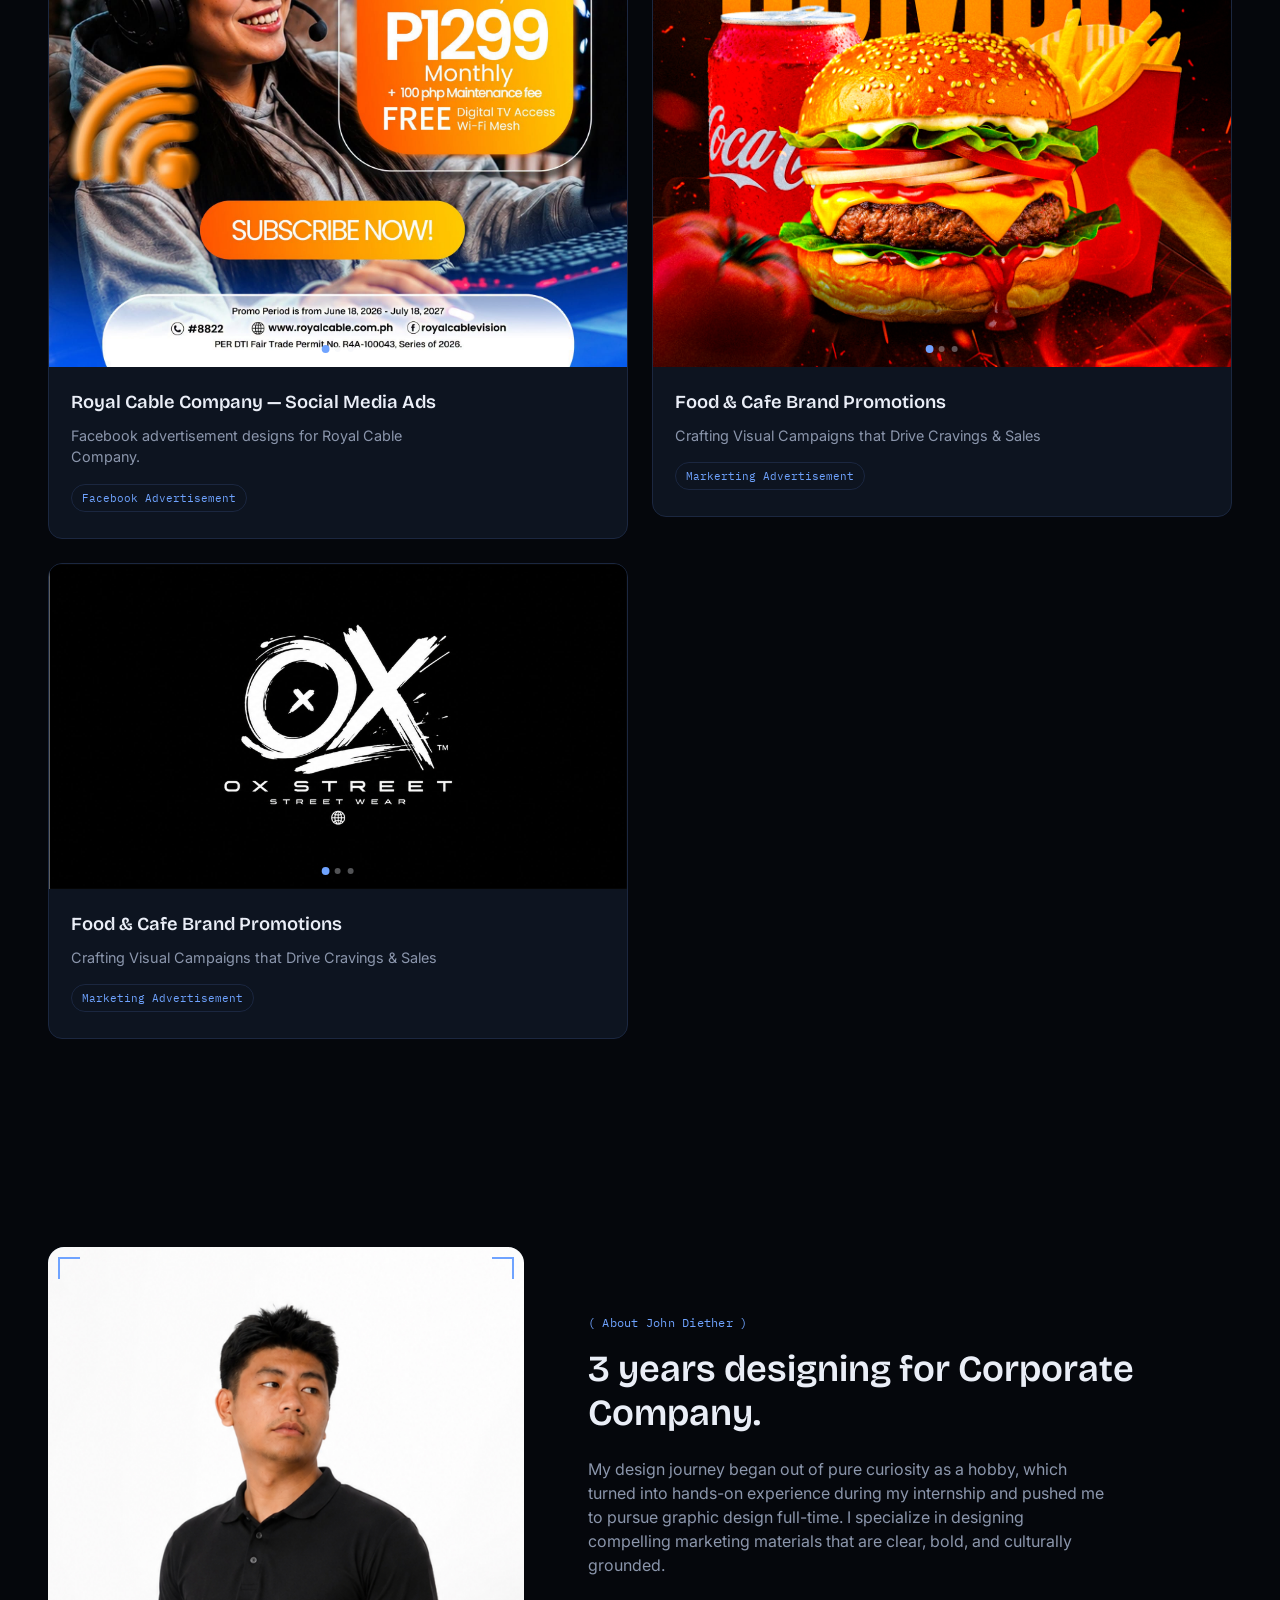
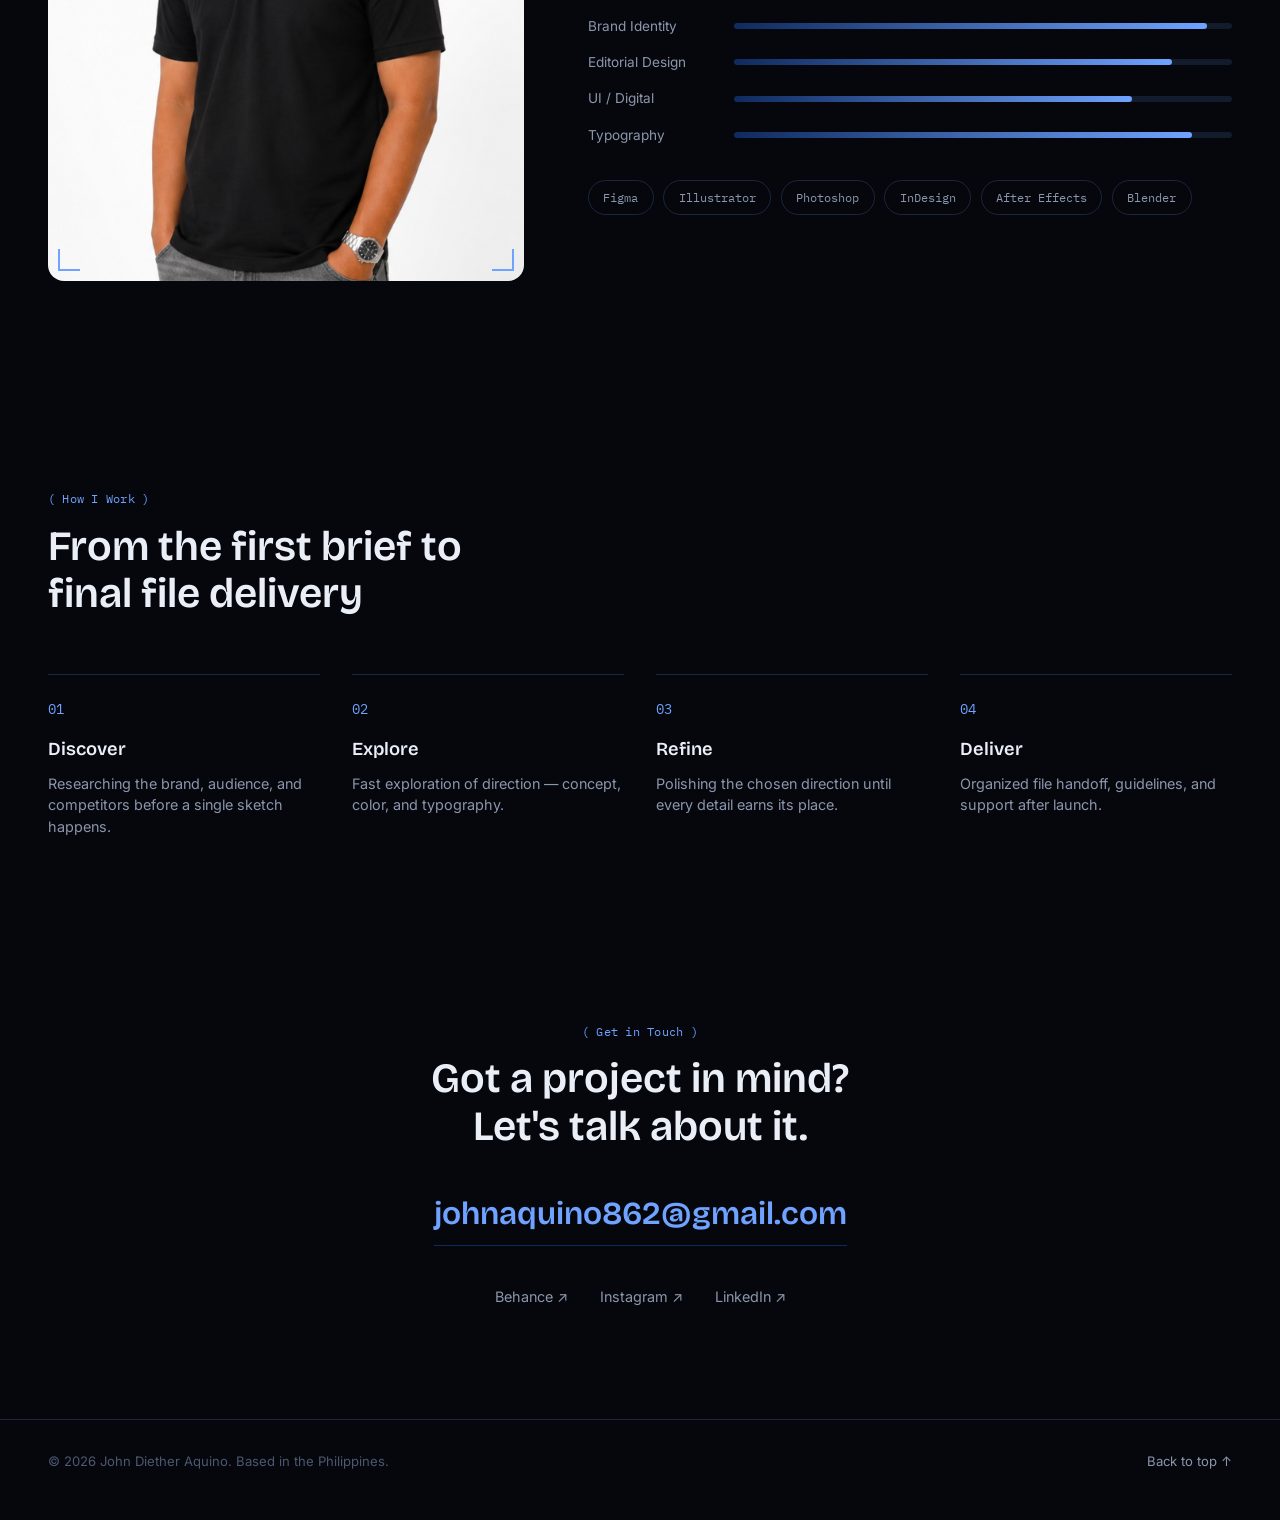
==== commit d8c4deff: "inalis lang yung ratio" ====
--- a/index.html
+++ b/index.html
@@ -188,7 +188,7 @@
 </a>
 <article
   class="work-card reveal size-lg"
-  style="--hue:214; --ratio:4/5;"
+  style="--hue:214;"
   data-portfolio-open="foodPortfolio"
   tabindex="0"
   role="button"
@@ -301,7 +301,7 @@
     class="portfolio-backdrop"
     data-portfolio-close
   ></div>
-  
+
   <div class="portfolio-scroll">
 
     <div class="portfolio-images">
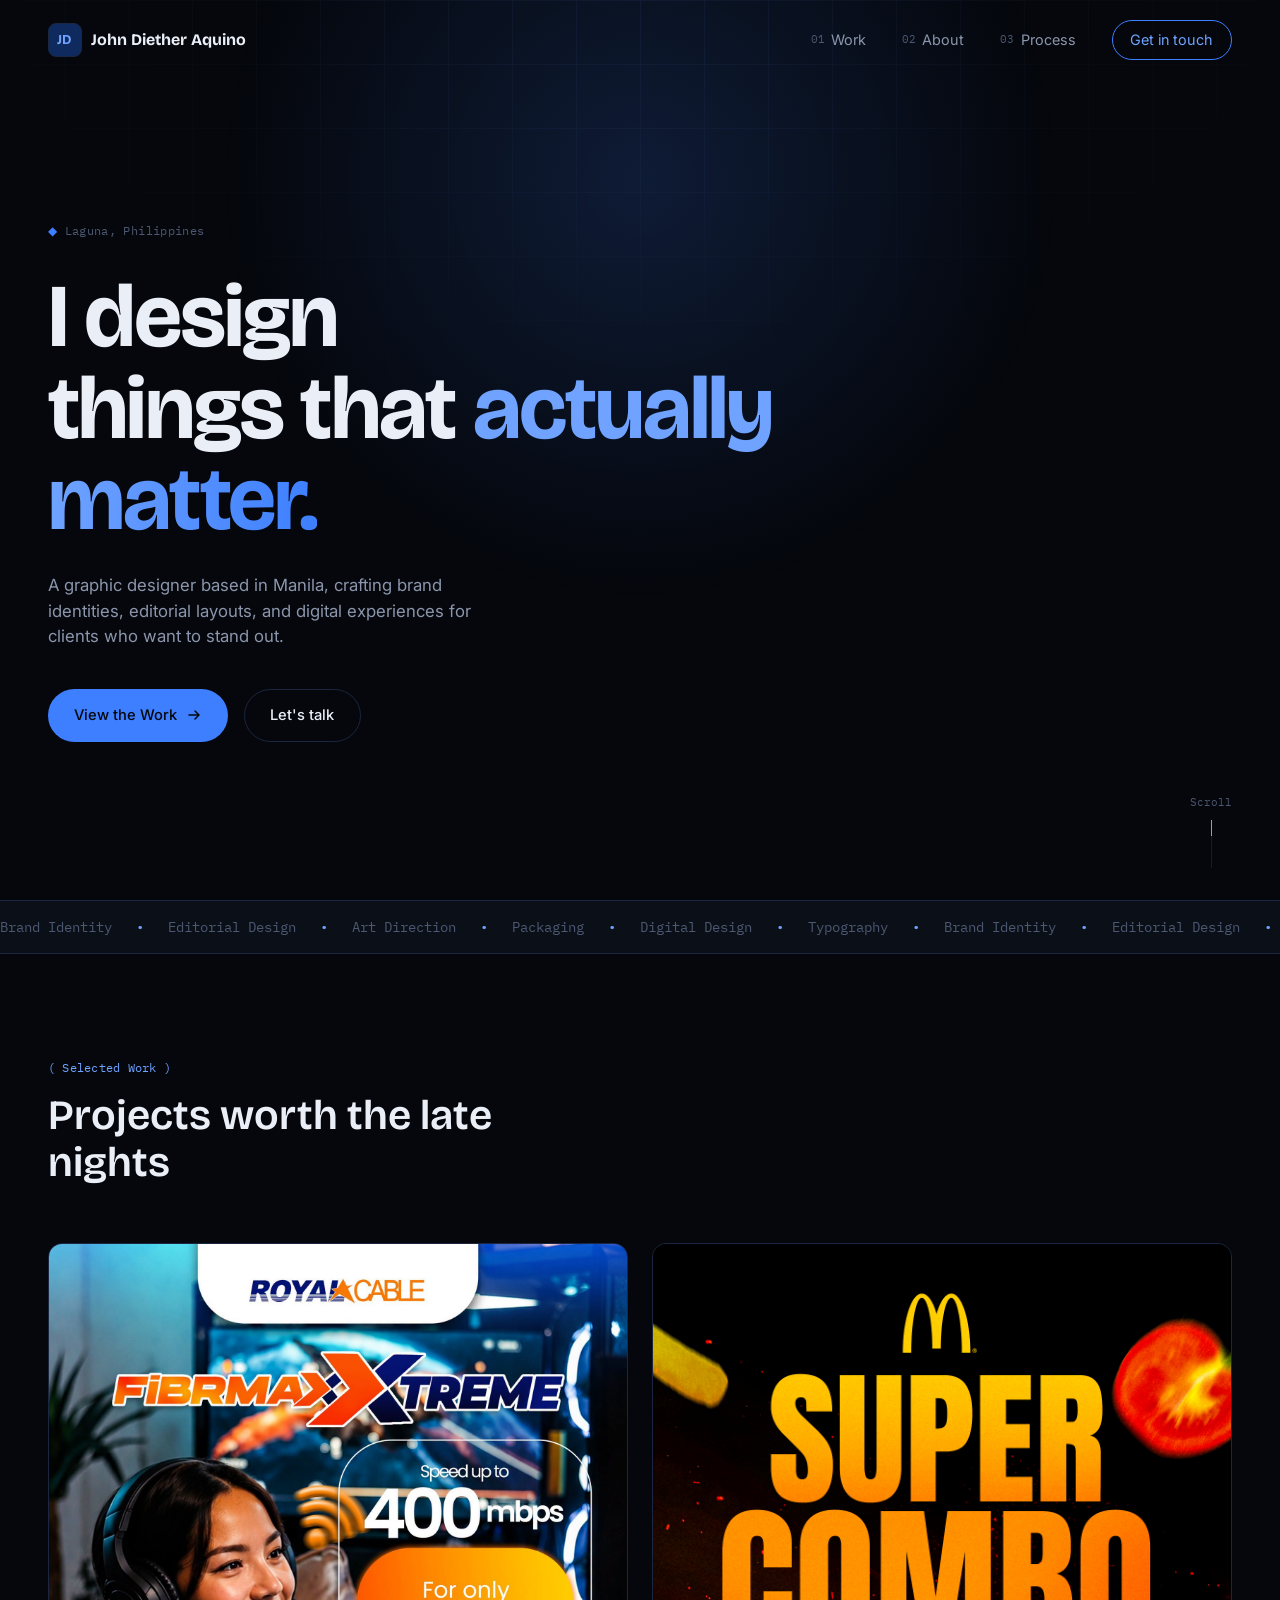
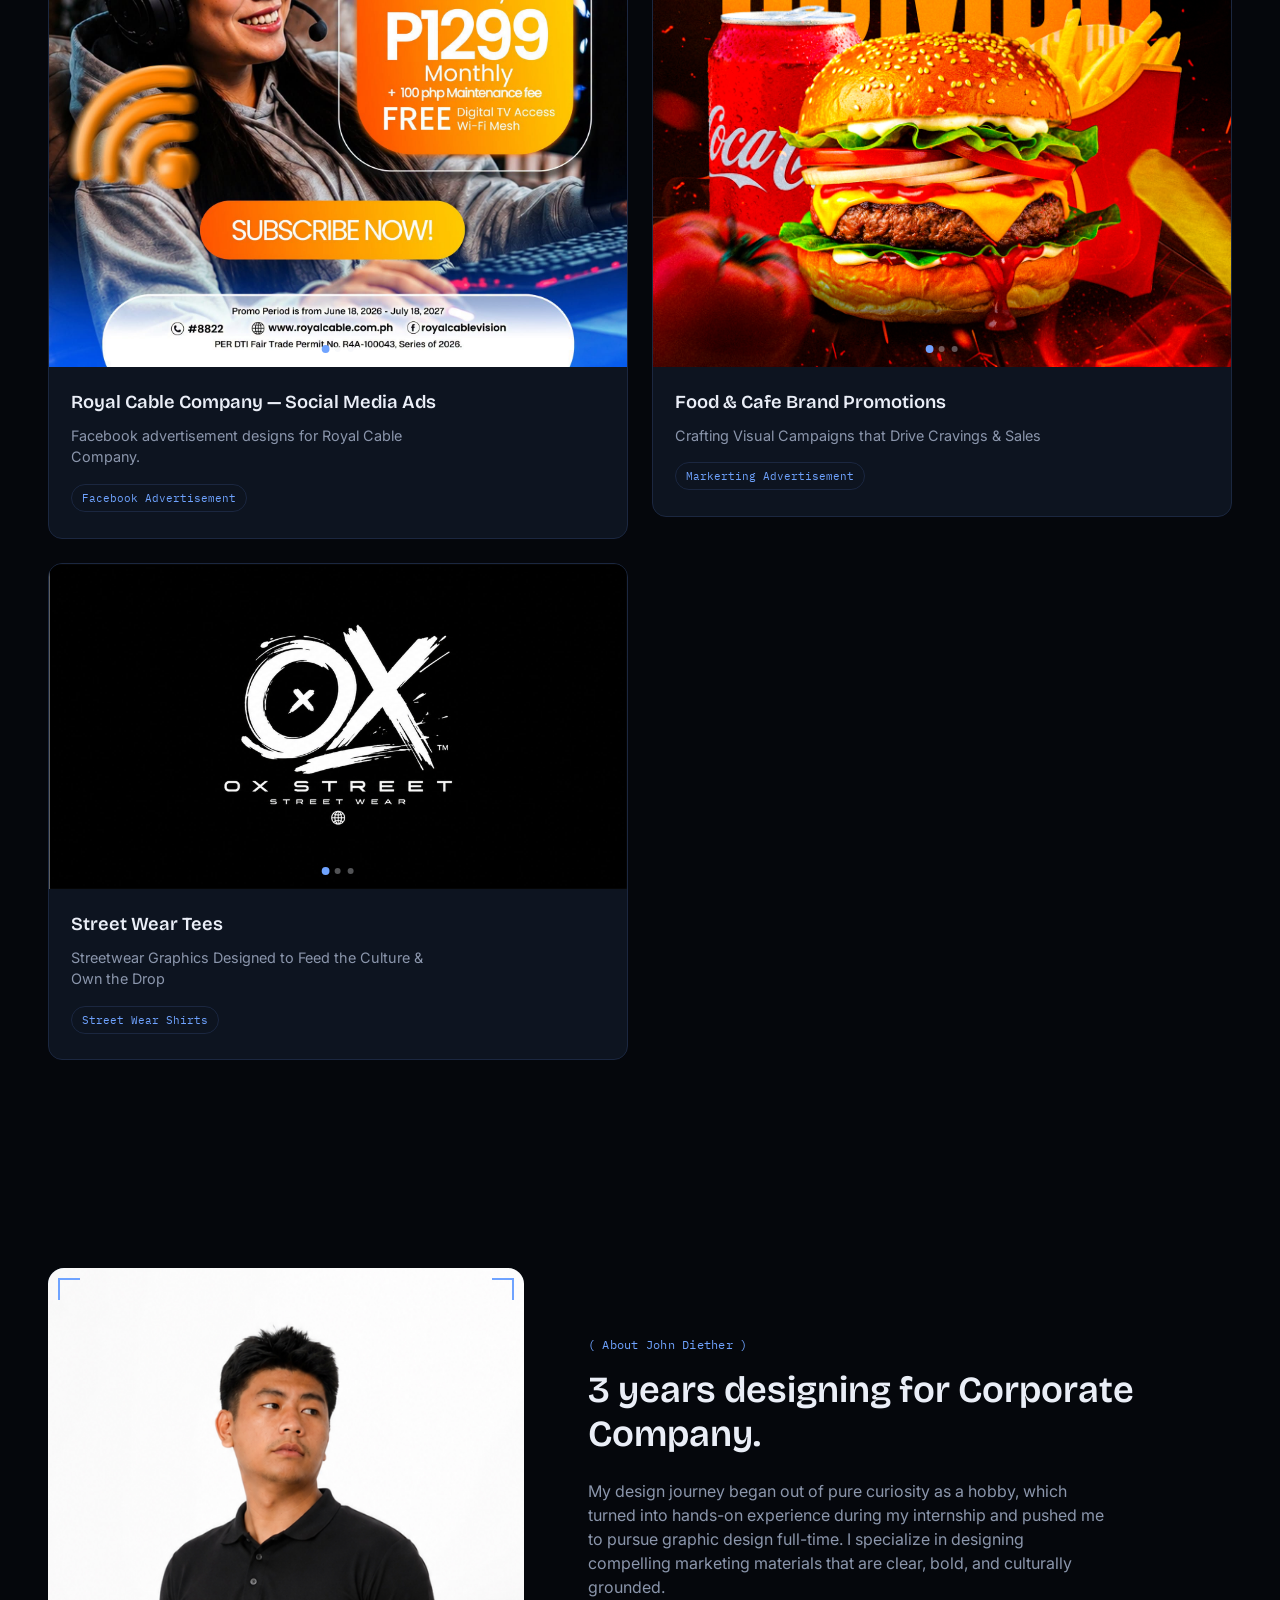
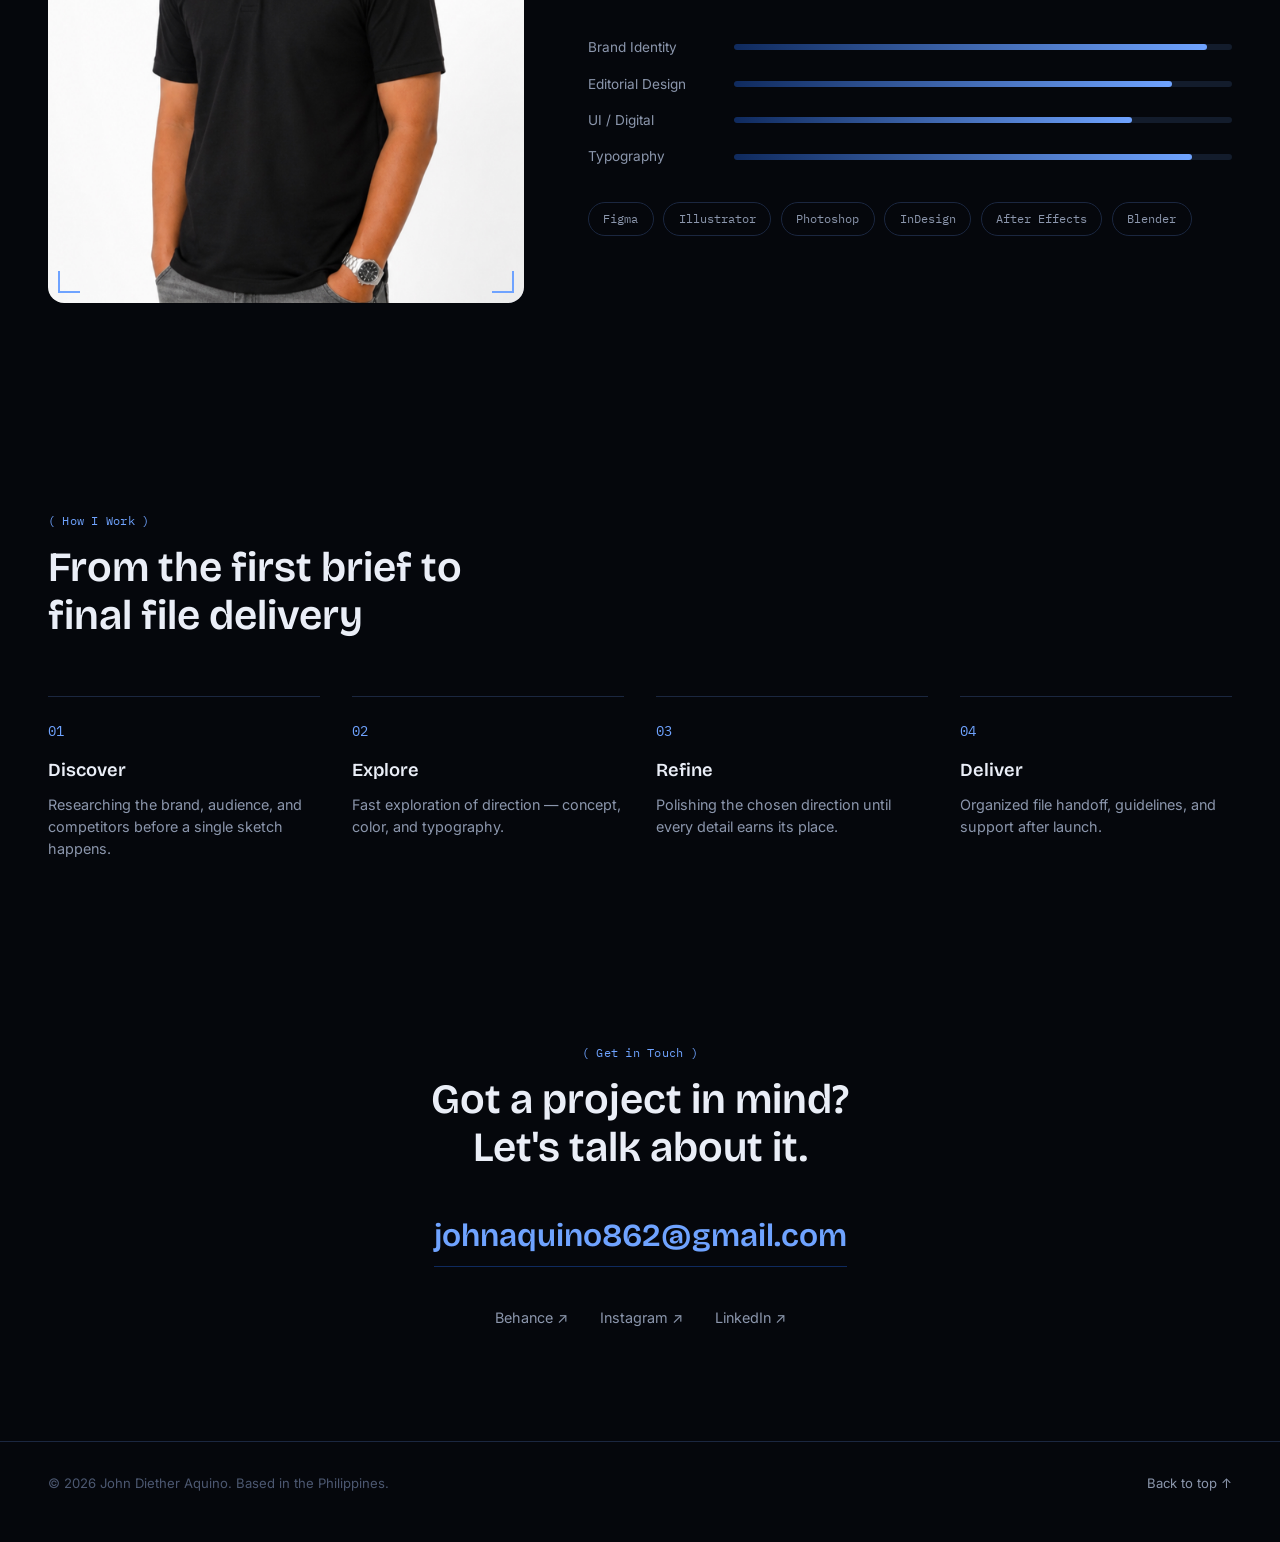
==== commit abc28754: "nag palit lang ng description" ====
--- a/index.html
+++ b/index.html
@@ -198,8 +198,8 @@
   <div class="card-media">
 
     <div class="card-tag">
-      <span class="tag-id">Food & Cafe Brand Promotions</span>
-      <span class="tag-dim">2400 × 3000</span>
+      <span class="tag-id"> Streetwear Graphics</span>
+      <span class="tag-dim">1920 × 1080</span>
     </div>
 
     <div class="card-carousel" data-carousel>
@@ -278,14 +278,14 @@
 
   <div class="card-info">
 
-    <h3>Food & Cafe Brand Promotions</h3>
+    <h3>Street Wear Tees</h3>
 
     <p>
-      Crafting Visual Campaigns that Drive Cravings & Sales
+      Streetwear Graphics Designed to Feed the Culture & Own the Drop
     </p>
 
     <div class="card-meta">
-      <span>Marketing Advertisement</span>
+      <span>Street Wear Shirts</span>
     </div>
 
   </div>
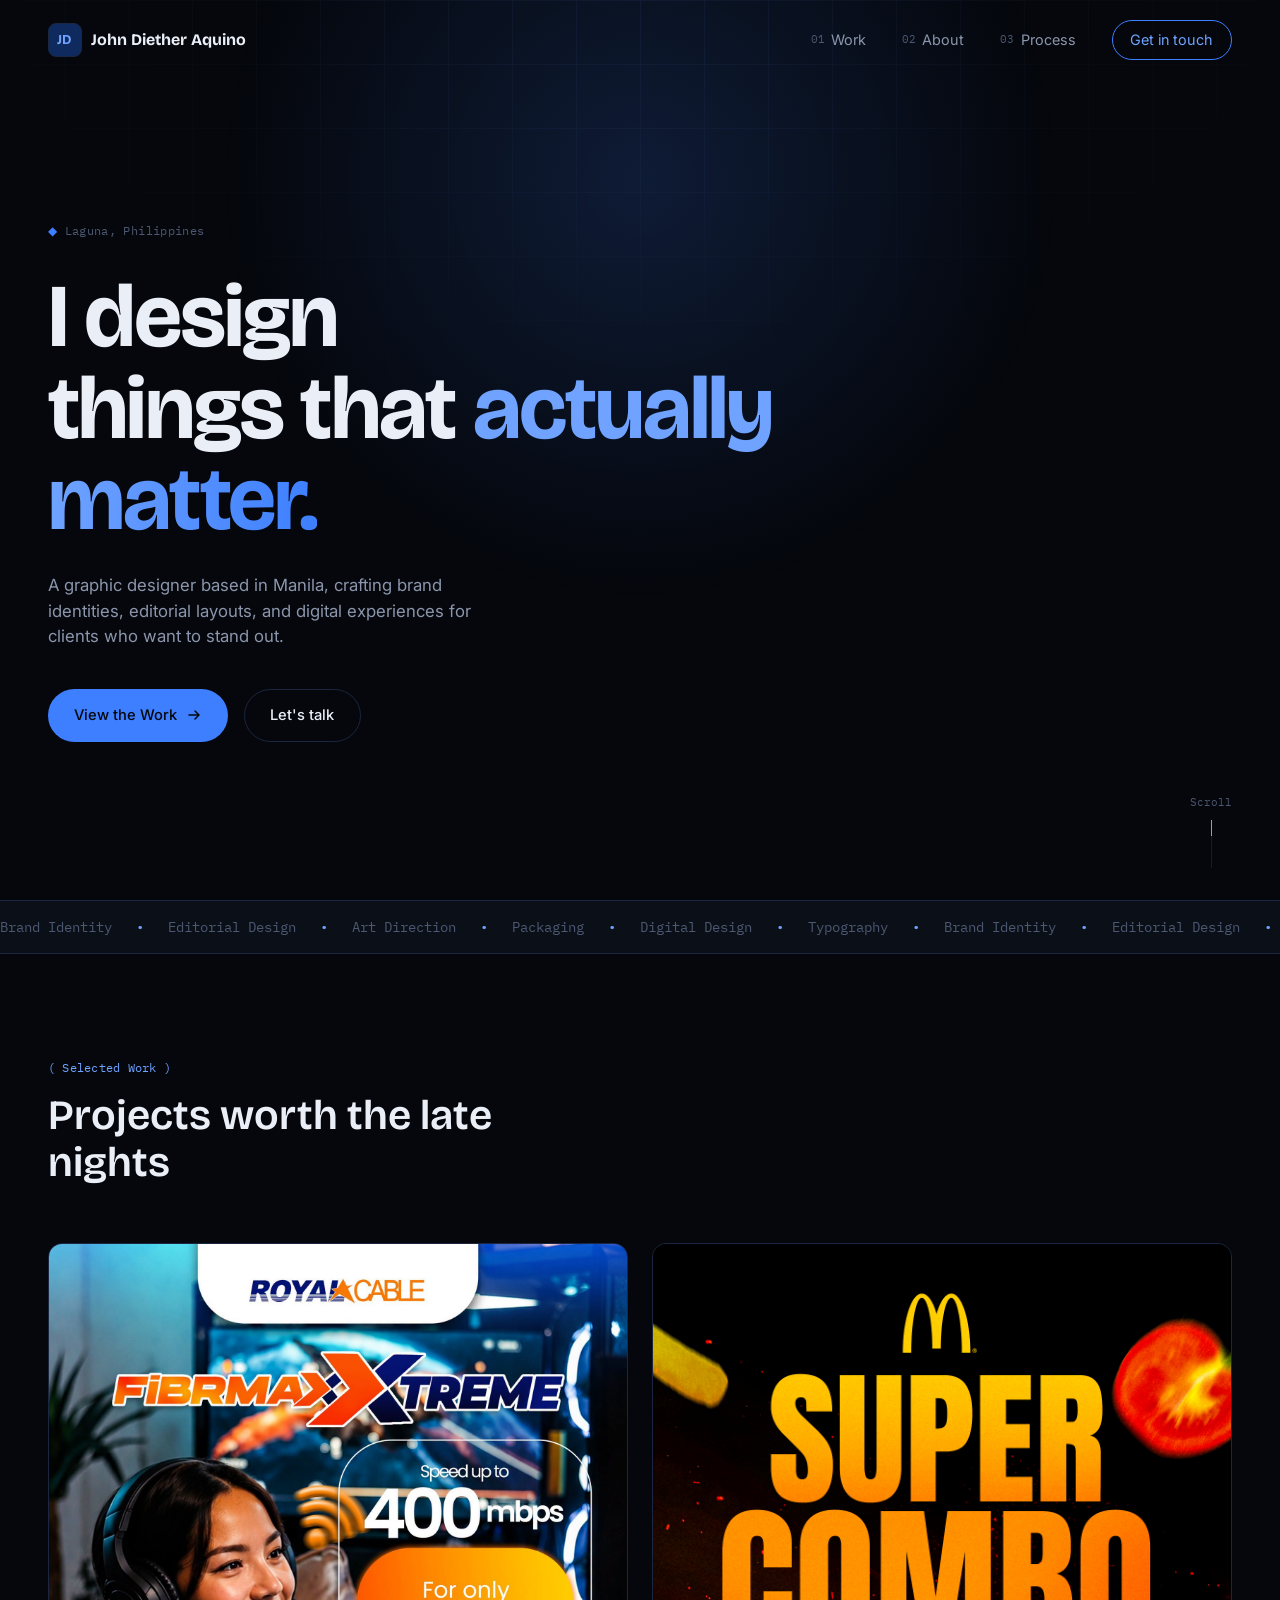
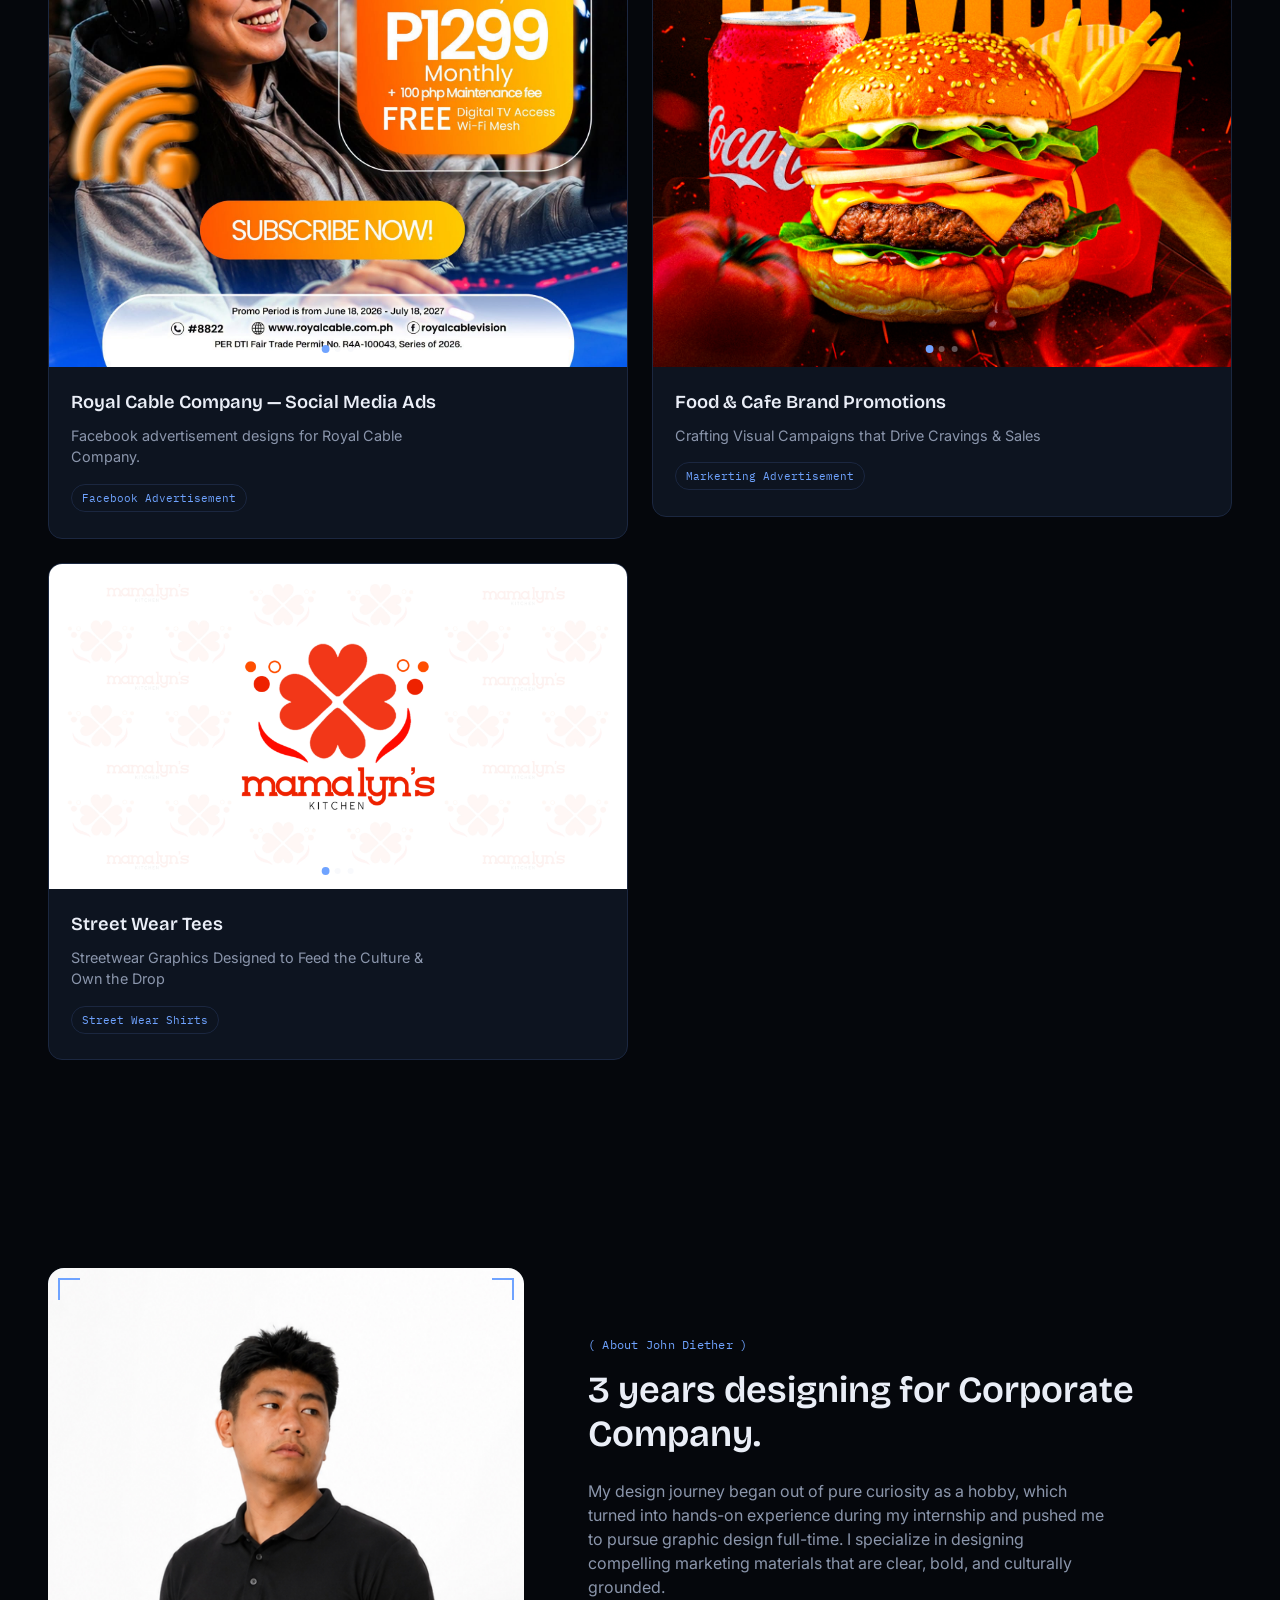
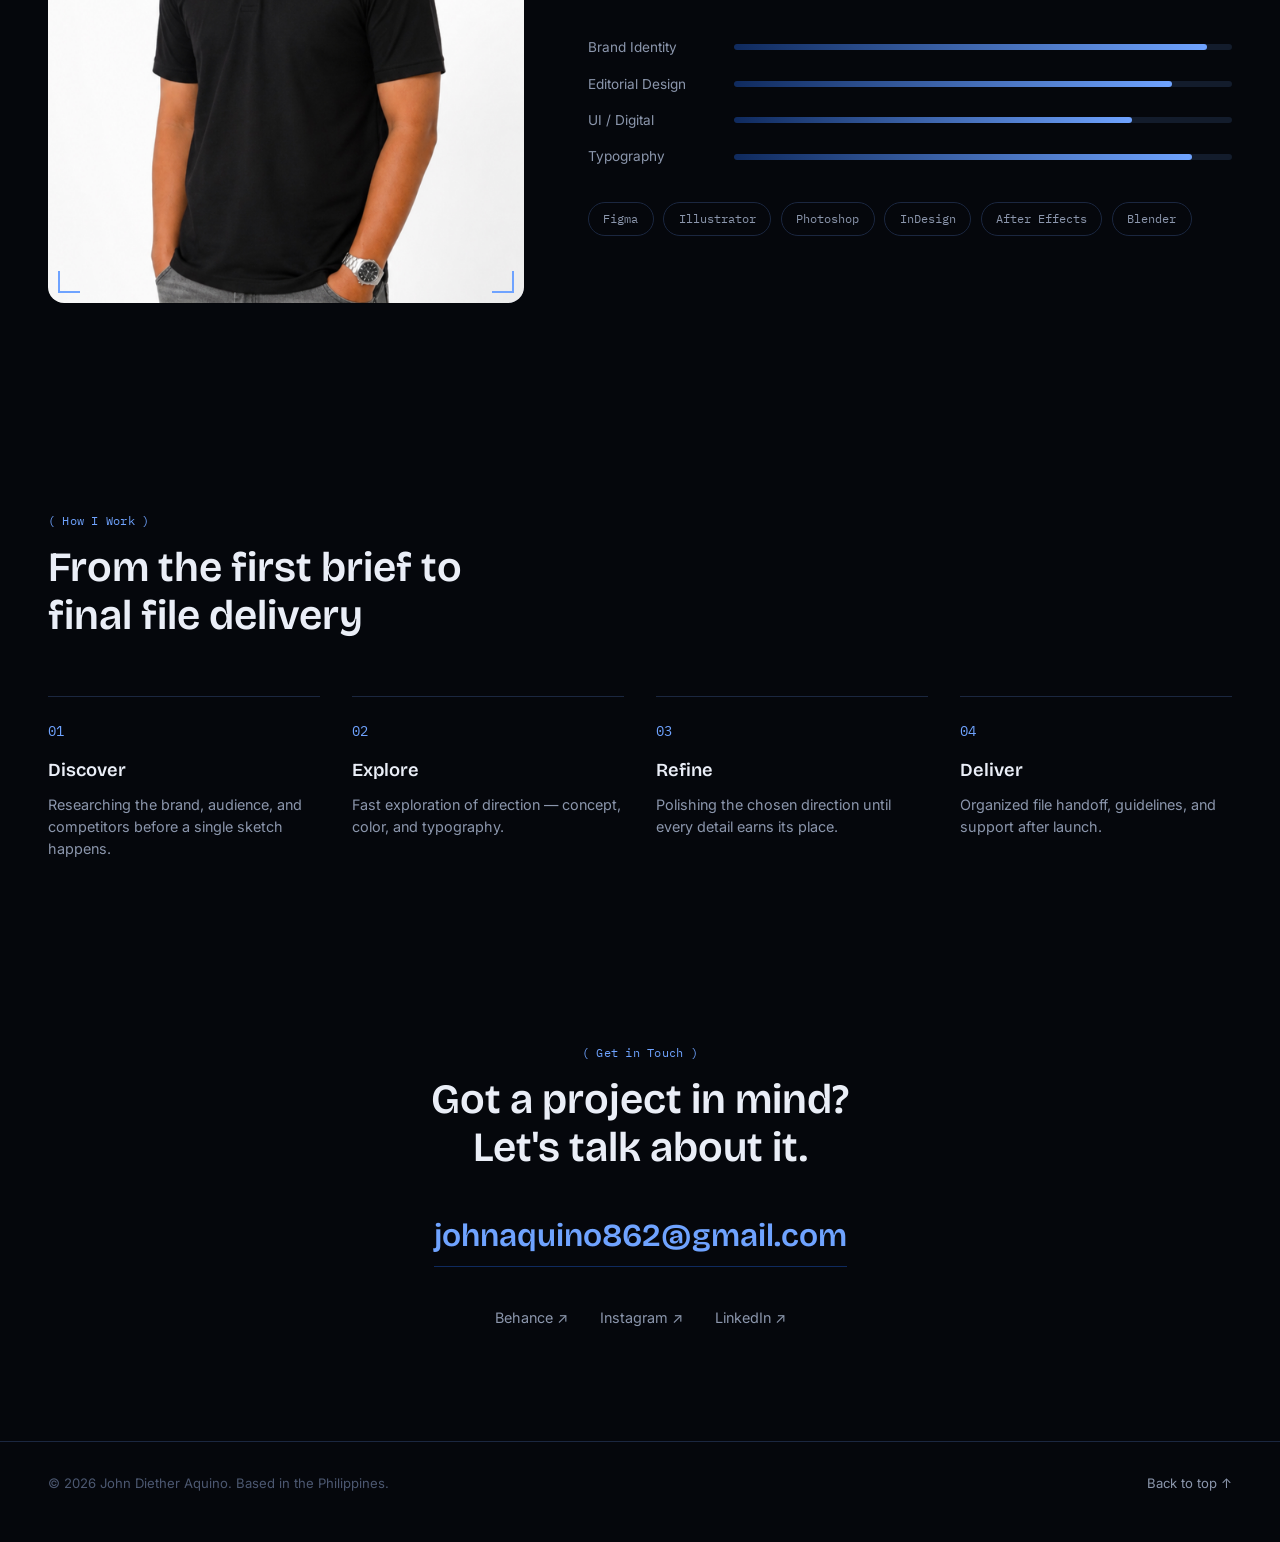
==== commit 96f5b643: "nilagay si mama lyn" ====
--- a/index.html
+++ b/index.html
@@ -209,7 +209,7 @@
         <div class="carousel-slide">
           <div class="card-canvas">
             <img
-              src="Streetwear-Brand/OX2.jpg"
+              src="mamalyn-brand/pic1.jpg"
               alt="OX2"
             >
           </div>
@@ -218,7 +218,7 @@
         <div class="carousel-slide">
           <div class="card-canvas">
             <img
-              src="Streetwear-Brand/OX3.jpg"
+              src="mamalyn-brand/pic2.png"
               alt="OX3"
             >
           </div>
@@ -227,7 +227,7 @@
         <div class="carousel-slide">
           <div class="card-canvas">
             <img
-              src="Streetwear-Brand/OX4.jpg"
+              src="mamalyn-brand/pic3.png"
               alt="OX4"
             >
           </div>
@@ -307,32 +307,23 @@
     <div class="portfolio-images">
 
       <img
-        src="Streetwear-Brand/OX1.jpg"
-        alt="Food and Cafe Advertisement 1"
+        src="mamalyn-brand/pic1.jpg"
+        alt="Mamalyn Brand Ad 1"
       >
 
       <img
-        src="Streetwear-Brand/OX2.jpg"
-        alt="Food and Cafe Advertisement 2"
+        src="mamalyn-brand/pic2.png"
+        alt="Mamalyn Brand Ad 2"
       >
 
       <img
-        src="Streetwear-Brand/OX3.jpg"
-        alt="Food and Cafe Advertisement 3"
+        src="mamalyn-brand/pic3.png"
+        alt="Mamalyn Brand Ad 3"
       >
        <img
-        src="Streetwear-Brand/OX4.jpg"
-        alt="Food and Cafe Advertisement 3"
-      >
-      <img
-        src="Streetwear-Brand/OX5.jpg"
-        alt="Food and Cafe Advertisement 3"
-      >
-      <img
-        src="Streetwear-Brand/OX6.jpg"
-        alt="Food and Cafe Advertisement 3"
-      >
-
+        src="mamalyn-brand/pic4.png"
+        alt="Mamalyn Brand Ad 4"
+      >
 
       <!-- dagdagan mo lang kung marami pa -->
 
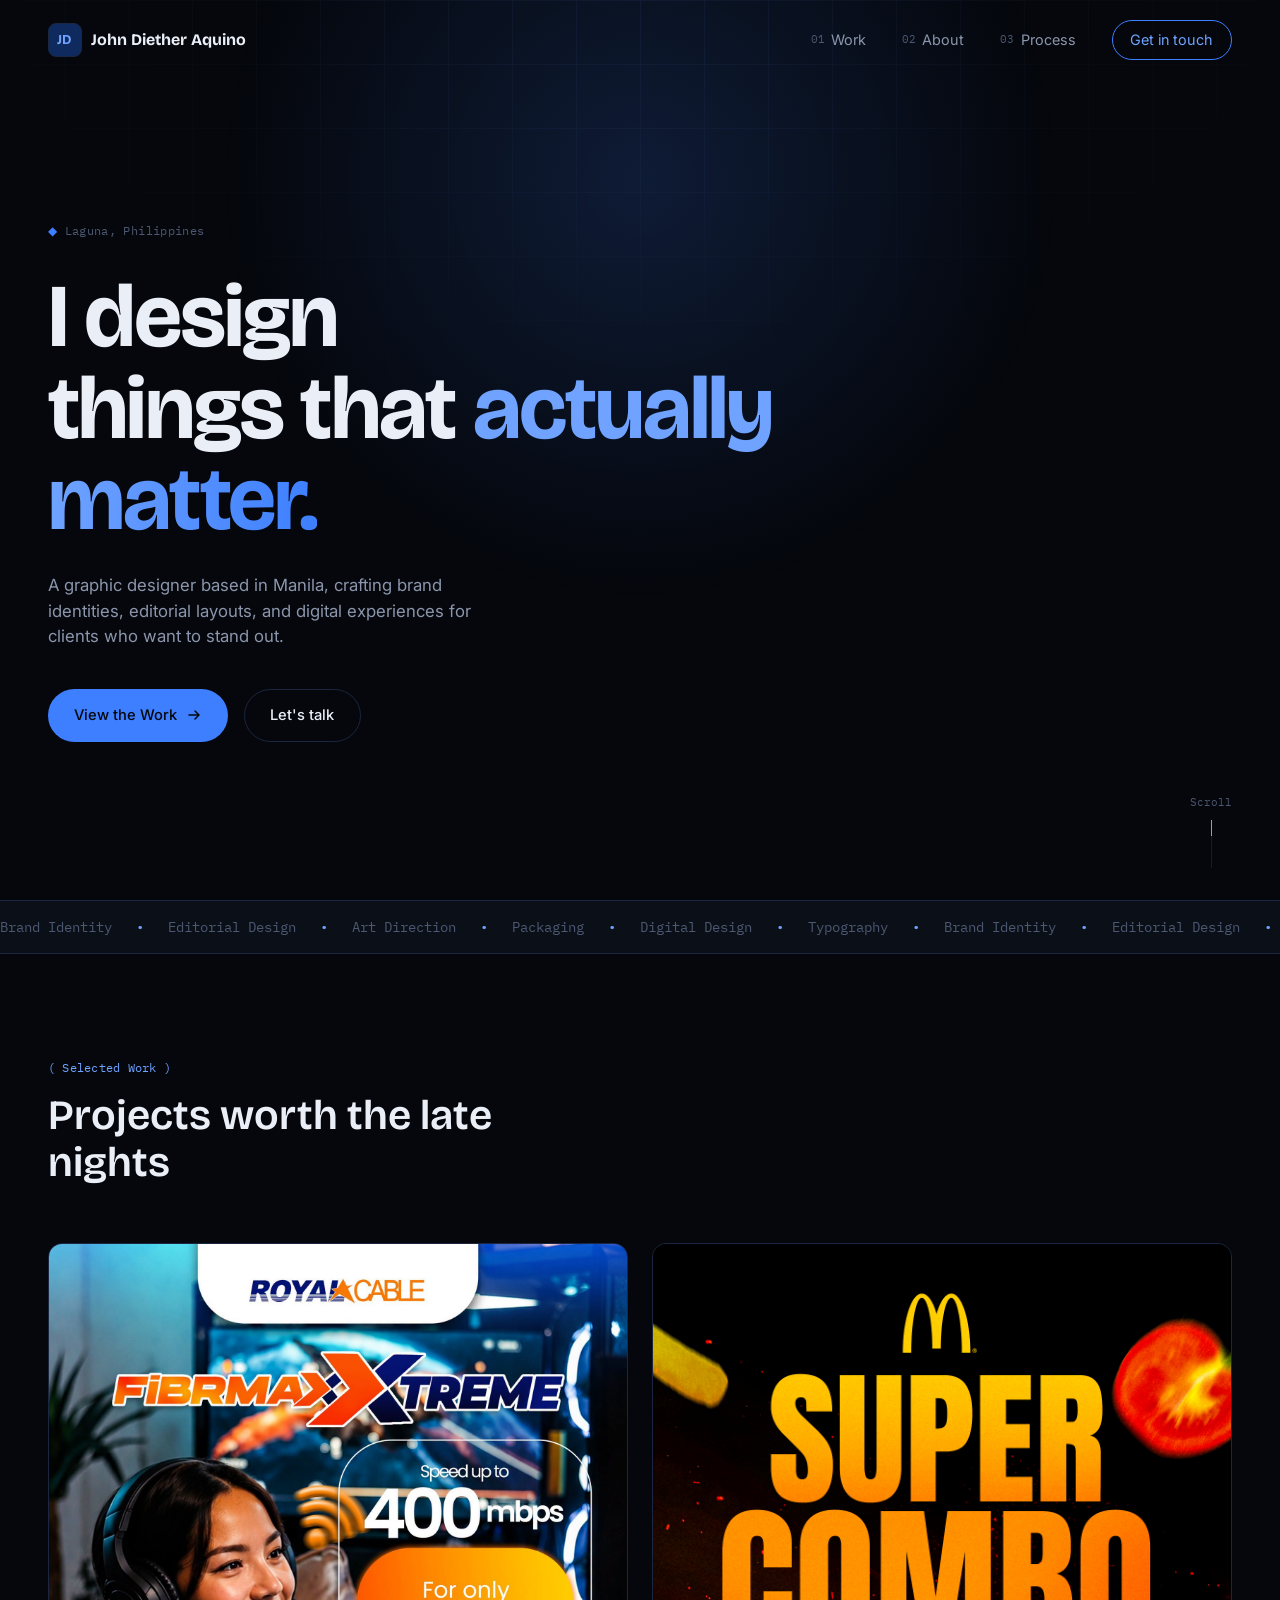
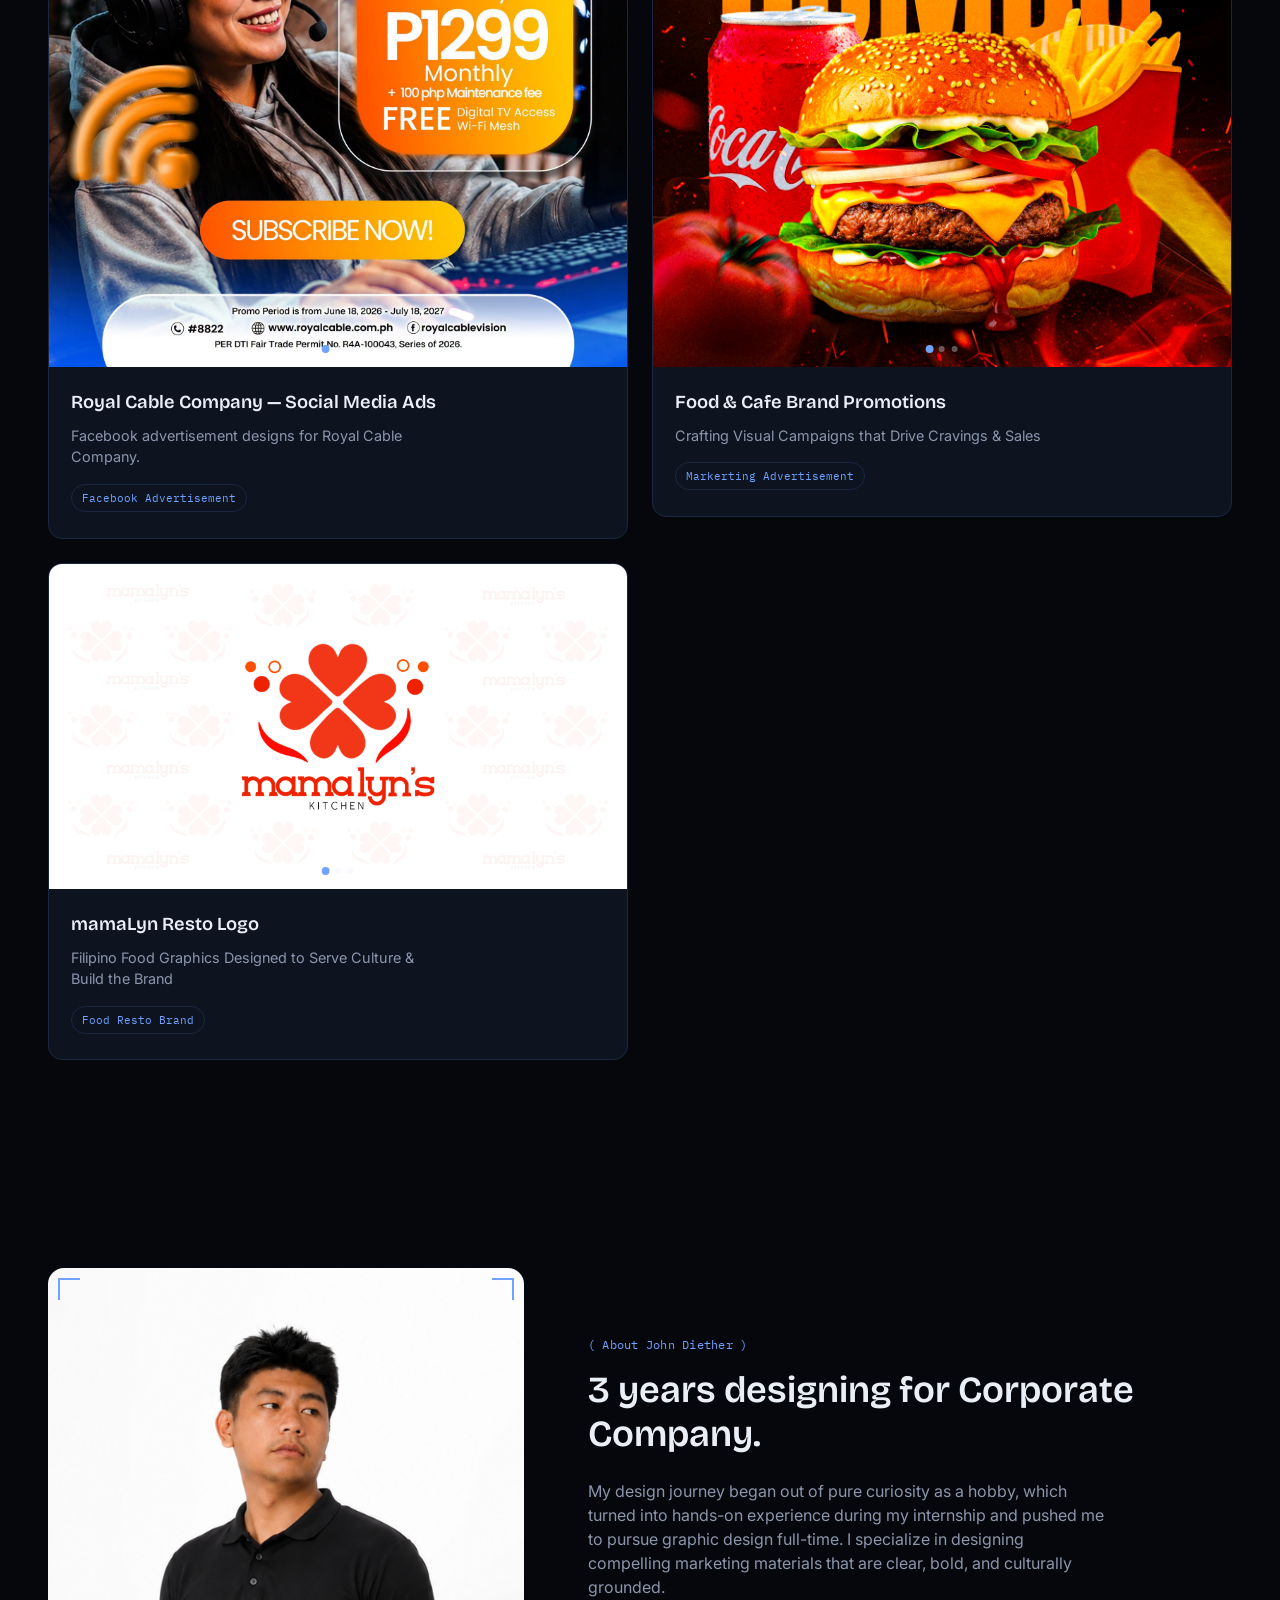
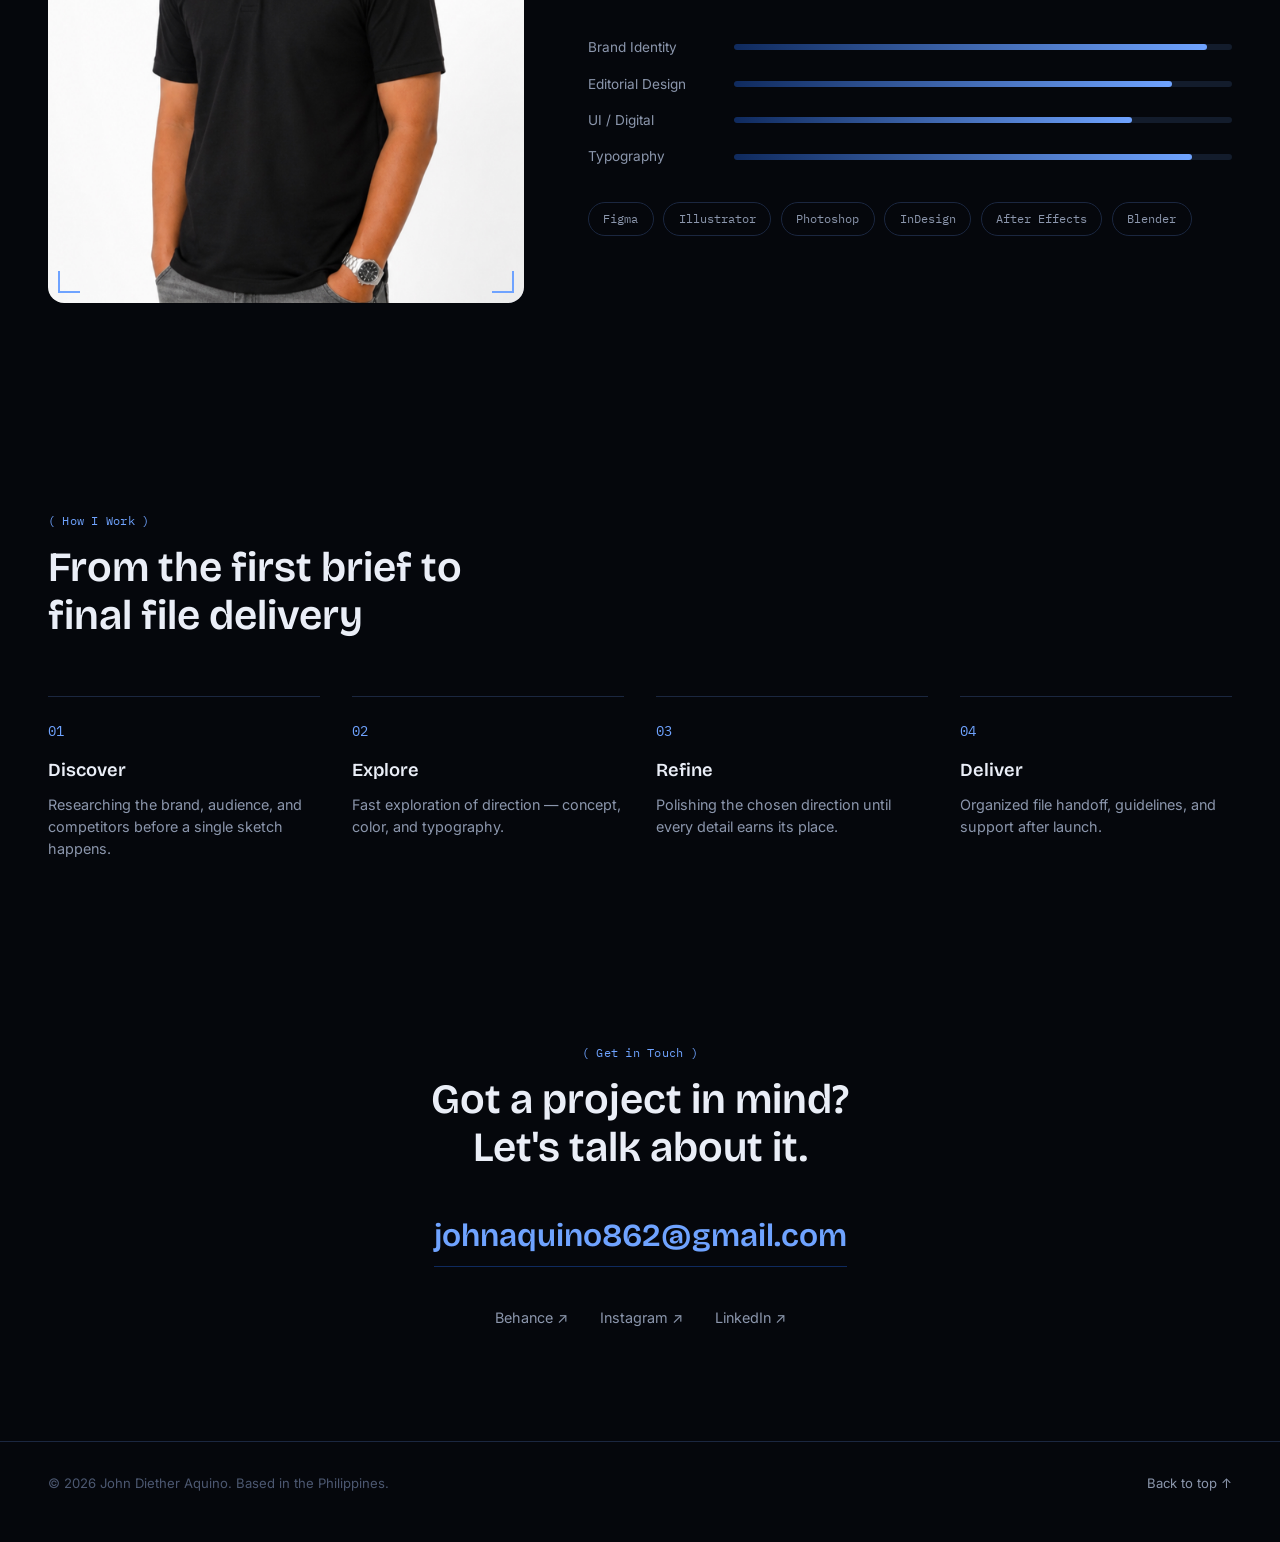
==== commit c376ab11: "mamalyn revised" ====
--- a/index.html
+++ b/index.html
@@ -278,14 +278,14 @@
 
   <div class="card-info">
 
-    <h3>Street Wear Tees</h3>
+    <h3>mamaLyn Resto Logo </h3>
 
     <p>
-      Streetwear Graphics Designed to Feed the Culture & Own the Drop
+      Filipino Food Graphics Designed to Serve Culture & Build the Brand
     </p>
 
     <div class="card-meta">
-      <span>Street Wear Shirts</span>
+      <span>Food Resto Brand</span>
     </div>
 
   </div>
